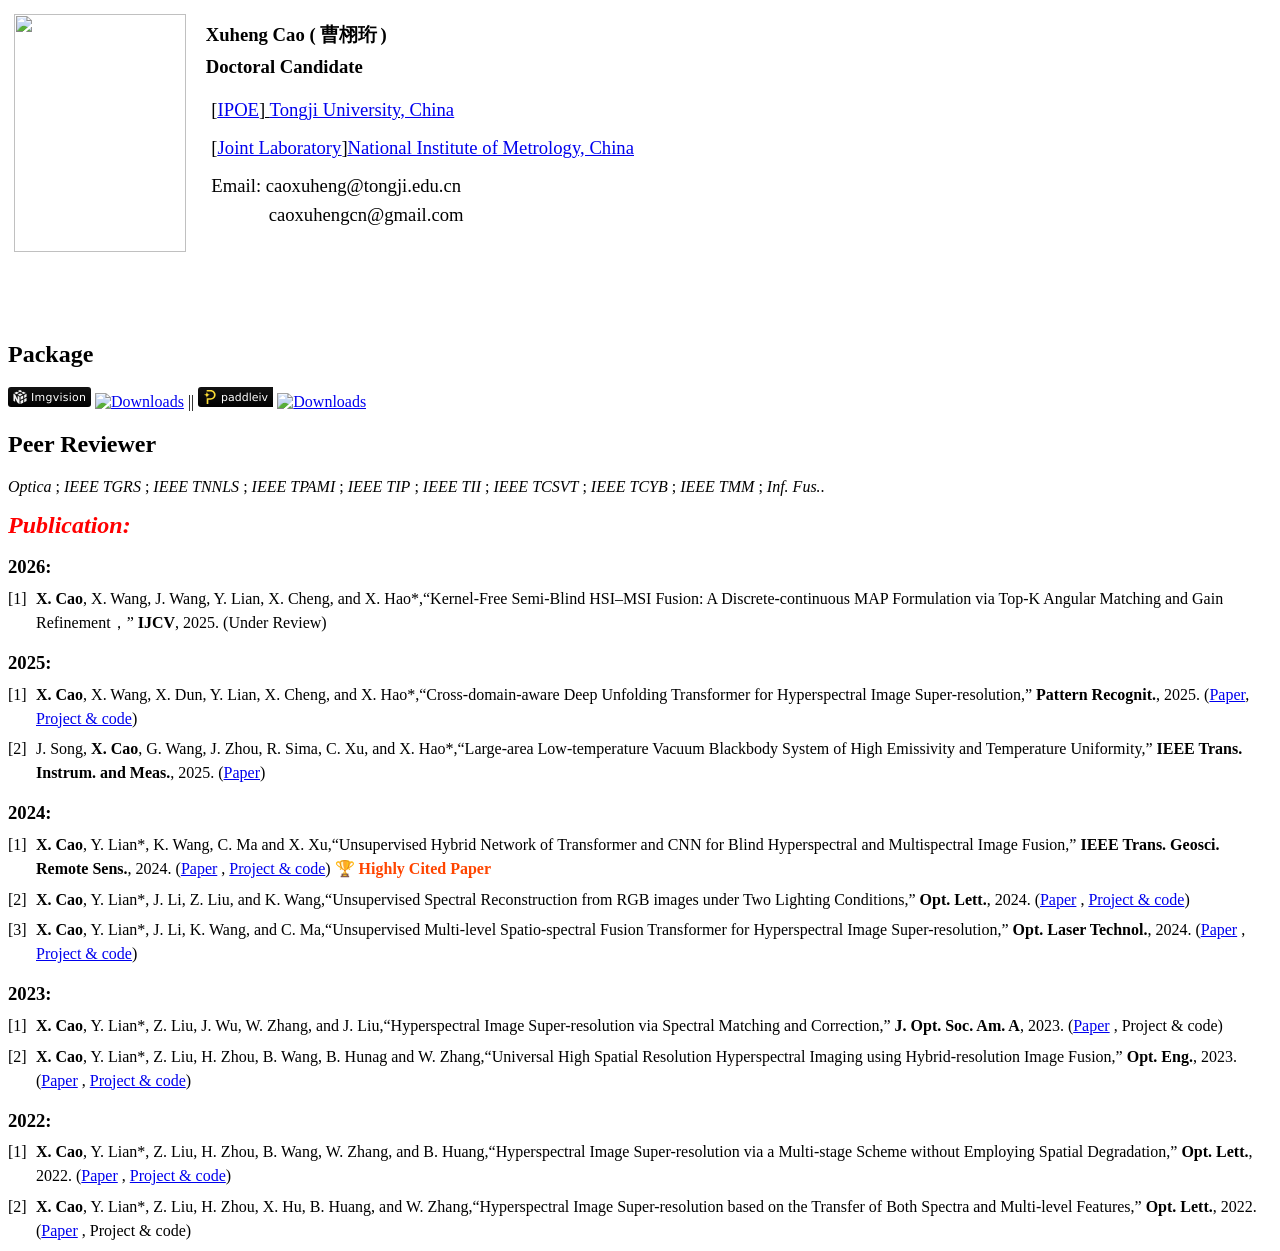
==== index.html @ 54d9dcc1 "Update index.html" ====
<!DOCTYPE html>
<html lang="en">
<head>
    <meta charset="UTF-8">
    <title>Xuheng Cao</title>
    <link type="text/css" rel="stylesheet" href="css/style.css"/>
    <script type="text/javascript" src="js/script.js"></script>
</head>
<body>
   <table class="TableNormal" border="0" cellspacing="5" cellpadding="0" width="90%" style="width:90.46%;mso-cellspacing:1.5pt;mso-yfti-tbllook:1184;mso-padding-alt:0cm 5.4pt 0cm 5.4pt">
 <tbody><tr style="mso-yfti-irow:0;mso-yfti-firstrow:yes;mso-yfti-lastrow:yes;height:214.05pt">
  <td width="10%" valign="top" style="width:10.98%;padding:.75pt .75pt .75pt .75pt;height:214.05pt">
  <p style="margin:0cm"><span lang="EN-US" style="mso-no-proof:yes"><img width="172" height="238" src="https://github.com/Caoxuheng/imgs/blob/main/SelfPhoto.jpg?raw=true" v:shapes="_x56fe__x7247__x0020_1"></span><span lang="EN-US" style="font-family:&quot;Arial&quot;,sans-serif"><o:p></o:p></span></p>
  </td>
  <td width="88%" valign="top" style="width:88.66%;padding:.75pt .75pt .75pt .75pt;height:214.05pt">
  <p style="margin-top:6.0pt;margin-right:0cm;margin-bottom:0cm;margin-left:-18.0pt;mso-para-margin-top:6.0pt;mso-para-margin-right:0cm;mso-para-margin-bottom:0cm;mso-para-margin-left:-1.5gd;text-align:justify;text-justify:inter-ideograph;
  text-indent:27.55pt;mso-char-indent-count:1.96;tab-stops:277.55pt">
  <b>
      <span lang="EN-US" style="font-size:14.0pt;mso-bidi-font-size:12.0pt">Xuheng Cao (</span>
      </b>
      <b>
          <span style="font-size:14.0pt;mso-bidi-font-size:12.0pt;font-family:SimSun;mso-ascii-font-family:&quot;Times New Roman&quot;;mso-hansi-font-family:&quot;Times New Roman&quot;">曹栩珩</span>
          </b>
          <b>
              <span lang="EN-US" style="font-size:14.0pt;mso-bidi-font-size:12.0pt">
                  )
      <o:p>
  </o:p>
  </span>
  </b>
  </p>

  <p style="margin-top:6.0pt;margin-right:0cm;margin-bottom:0cm;margin-left:
  -18.0pt;mso-para-margin-top:6.0pt;mso-para-margin-right:0cm;mso-para-margin-bottom:
  0cm;mso-para-margin-left:-1.5gd;text-align:justify;text-justify:inter-ideograph;
  text-indent:27.55pt;mso-char-indent-count:1.96;tab-stops:277.55pt">
  <b>
      <span lang="EN-US" style="font-size:14.0pt;mso-bidi-font-size:12.0pt">
          Doctoral Candidate
      </span>
  </b>
  </p>
  
  <table class="TableNormal" border="0" cellspacing="5" cellpadding="0" width="500" style="width:500pt;mso-cellspacing:1.5pt;mso-yfti-tbllook:1184;mso-padding-alt:0cm 5.4pt 0cm 5.4pt">
   <tbody>
       <tr style="mso-yfti-irow:0;mso-yfti-firstrow:yes;mso-yfti-lastrow:yes;height:142.2pt">
    <td width="398" style="width:298.4pt;padding:0cm 0cm 0cm 0cm;height:142.2pt">
    <p class="MsoNormal" style="margin-left:-18.0pt;mso-para-margin-left:-1.5gd;text-indent:28.0pt;mso-char-indent-count:2.0;tab-stops:277.55pt"><u><span lang="EN-US" style="font-size:14.0pt;mso-bidi-font-size:12.0pt">[<a href="https://ipoe.tongji.edu.cn/en/index.htm">IPOE</a>]
   <a href="https://www.tongji.edu.cn">Tongji University, China
    </a>
    <o:p>
        </o:p>
        </span>
        </u>
    </p>

        <p class="MsoNormal" style="margin-left:-18.0pt;mso-para-margin-left:-1.5gd;text-indent:28.0pt;mso-char-indent-count:2.0;tab-stops:277.55pt"><u><span lang="EN-US" style="font-size:14.0pt;mso-bidi-font-size:12.0pt">[<a href="https://en.nim.ac.cn/node/217">Joint Laboratory</a>]<a href="https://en.nim.ac.cn/">National Institute of Metrology, China
    </a>
    <o:p>
        </o:p>
        </span>
        </u>
    </p>



    <p style="margin-top:5.0pt;margin-right:0cm;margin-bottom:0cm;margin-left:-18.0pt;mso-para-margin-top:5.0pt;mso-para-margin-right:0cm;mso-para-margin-bottom:0cm;mso-para-margin-left:-1.5gd;text-indent:28.0pt;mso-char-indent-count:2.0;tab-stops:277.55pt">
    <span lang="EN-US" style="font-size:14.0pt;mso-bidi-font-size:12.0pt">
        Email: caoxuheng@tongji.edu.cn
    <o:p>
        </o:p>
        </span>
    </p>
        <p style="margin-top:5.0pt;margin-right:auto;margin-bottom:0cm;margin-left:25.0pt;mso-para-margin-top:5.0pt;mso-para-margin-right:0cm;mso-para-margin-bottom:0cm;mso-para-margin-left:-1.5gd;text-indent:28.0pt;mso-char-indent-count:2.0;tab-stops:277.55pt">
    <span lang="EN-US" style="font-size:14.0pt;mso-bidi-font-size:12.0pt">
        caoxuhengcn@gmail.com
    <o:p>
        </o:p>
        </span>
    </p>
    <p class="MsoNormal" style="margin-left:-18.0pt;mso-para-margin-left:-1.5gd;tab-stops:277.55pt"><span lang="EN-US">&nbsp;
        </span>
        </p>

    <p class="MsoNormal" style="margin-left:-18.0pt;mso-para-margin-left:-1.5gd;
    tab-stops:277.55pt">
    <span lang="EN-US">
        <o:p>
            &nbsp;
    </o:p>
    </span>
    </p>
    </td>
   </tr>
  </tbody>
  </table>
  </td>
 </tr>
</tbody>
</table>
<p>


<h2>Package</h2>    
<svg xmlns="http://www.w3.org/2000/svg" xmlns:xlink="http://www.w3.org/1999/xlink" width="83" height="20" role="img" aria-label="Imgvision"><title>Imgvision</title><linearGradient id="s" x2="0" y2="100%"><stop offset="0" stop-color="#bbb" stop-opacity=".1"/><stop offset="1" stop-opacity=".1"/></linearGradient><clipPath id="r"><rect width="83" height="20" rx="3" fill="#fff"/></clipPath><g clip-path="url(#r)"><rect width="0" height="20" fill="#555"/><rect x="0" width="83" height="20" fill="black"/><rect width="83" height="20" fill="url(#s)"/></g><g fill="#fff" text-anchor="middle" font-family="Verdana,Geneva,DejaVu Sans,sans-serif" text-rendering="geometricPrecision" font-size="110"><image x="5" y="3" width="14" height="14" xlink:href="[data-uri]"/><text aria-hidden="true" x="505" y="150" fill="#010101" fill-opacity=".3" transform="scale(.1)" textLength="550">Imgvision</text><text x="505" y="140" transform="scale(.1)" fill="#fff" textLength="550">Imgvision</text></g></svg>

<td align="center"> <a href="https://pepy.tech/project/imgvision" rel="nofollow"><img src="https://camo.githubusercontent.com/36aa2e83d16c8b9a44191c727974a95271ddf21d7aa6a090d2505c2154f0a3da/68747470733a2f2f7374617469632e706570792e746563682f62616467652f696d67766973696f6e" alt="Downloads" data-canonical-src="https://static.pepy.tech/badge/imgvision" style="max-width: 100%;"></a>
</td>
||
<svg xmlns="http://www.w3.org/2000/svg" xmlns:xlink="http://www.w3.org/1999/xlink" width="75" height="20" role="img" aria-label="paddleiv"><title>paddleiv</title><linearGradient id="s" x2="0" y2="100%"><stop offset="0" stop-color="#bbb" stop-opacity=".1"/><stop offset="1" stop-opacity=".1"/></linearGradient><clipPath id="r"><rect width="75" height="20" rx="3" fill="#fff"/></clipPath><g clip-path="url(#r)"><rect width="0" height="20" fill="#555"/><rect x="0" width="75" height="20" fill="black"/><rect width="75" height="20" fill="url(#s)"/></g><g fill="#fff" text-anchor="middle" font-family="Verdana,Geneva,DejaVu Sans,sans-serif" text-rendering="geometricPrecision" font-size="110"><image x="5" y="3" width="14" height="14" xlink:href="[data-uri]"/><text aria-hidden="true" x="465" y="150" fill="#010101" fill-opacity=".3" transform="scale(.1)" textLength="470">paddleiv</text><text x="465" y="140" transform="scale(.1)" fill="#fff" textLength="470">paddleiv</text></g></svg>
<td align="center"> <a href="https://pepy.tech/project/paddleiv" rel="nofollow"><img src="https://camo.githubusercontent.com/9edda907a2db2be170f588d0edee6e27389b26356c4ef15c41d5bc69a74354e0/68747470733a2f2f7374617469632e706570792e746563682f62616467652f706164646c656976" alt="Downloads" data-canonical-src="https://static.pepy.tech/badge/paddleiv" style="max-width: 100%;"></a></td>


<h2>Peer Reviewer</h2>
<p style="width:100%;border:0px;border-spacing:0px;border-collapse:separate;margin-right:auto;margin-left:auto;">
          <tbody><tr style="padding:0px">
            <td style="padding:2.5%;vertical-align:left">
        
                <i>Optica</i> ;  
                <i>IEEE TGRS</i> ;  
                <i>IEEE TNNLS</i> ;  
                <i>IEEE TPAMI</i> ;
                <i>IEEE TIP</i> ;
                <i>IEEE TII</i> ;
                <i>IEEE TCSVT</i> ;
                <i>IEEE TCYB</i> ;
                <i>IEEE TMM</i> ; 
                <i>Inf. Fus.</i>.
            </td>
          </tr>
        </tbody></p>

<p style="margin-top:3.75pt;margin-right:0cm;margin-bottom:3.75pt;margin-left:0cm">
    <strong><i style="mso-bidi-font-style:normal"><span lang="EN-US" style="font-size:18.0pt;mso-bidi-font-size:12.0pt;color:red">Publication:</span></i></strong><span lang="EN-US" style="font-size:16.0pt;mso-bidi-font-size:12.0pt;color:red"><o:p></o:p>
    </span>
    </p>




<p class="MsoNormal" style="margin-bottom:5.0pt;line-height:18.0pt;mso-line-height-rule:
exactly"><b><span lang="EN-US" style="font-size:14.0pt">2026: <o:p></o:p></span></b></p>


<p class="MsoListParagraph" style="margin-top:0cm;margin-right:0cm;margin-bottom: 5.0pt;margin-left:21.0pt;text-indent:-21.0pt;mso-char-indent-count:0;line-height:18.0pt;mso-line-height-rule:exactly;mso-list:l0 level1 lfo2"><!--[if !supportLists]--><span lang="EN-US" style="mso-fareast-font-family:&quot;Times New Roman&quot;"><span style="mso-list:Ignore">[1]<span style="font:7.0pt &quot;Times New Roman&quot;">&nbsp;&nbsp;&nbsp;
</span></span></span><!--[endif]--><span lang="EN-US"><b>X. Cao</b>, X. Wang, J. Wang,  Y. Lian, X. Cheng, and X. Hao*,“Kernel-Free Semi-Blind HSI–MSI Fusion: A Discrete-continuous MAP Formulation via Top-K Angular Matching and Gain Refinement，” <b>IJCV</b>, 2025. (Under Review)</span>
</p>


<p class="MsoNormal" style="margin-bottom:5.0pt;line-height:18.0pt;mso-line-height-rule:
exactly"><b><span lang="EN-US" style="font-size:14.0pt">2025: <o:p></o:p></span></b></p>


<p class="MsoListParagraph" style="margin-top:0cm;margin-right:0cm;margin-bottom: 5.0pt;margin-left:21.0pt;text-indent:-21.0pt;mso-char-indent-count:0;line-height:18.0pt;mso-line-height-rule:exactly;mso-list:l0 level1 lfo2"><!--[if !supportLists]--><span lang="EN-US" style="mso-fareast-font-family:&quot;Times New Roman&quot;"><span style="mso-list:Ignore">[1]<span style="font:7.0pt &quot;Times New Roman&quot;">&nbsp;&nbsp;&nbsp;
</span></span></span><!--[endif]--><span lang="EN-US"><b>X. Cao</b>, X. Wang, X. Dun,  Y. Lian, X. Cheng, and X. Hao*,“Cross-domain-aware Deep Unfolding Transformer for Hyperspectral Image Super-resolution,” <b>Pattern Recognit.</b>, 2025. (<a href="https://doi.org/10.1016/j.patcog.2025.112374">Paper</a>, <a href="https://github.com/Caoxuheng/CDaFormer">Project &amp; code</a>)</span>
</p>

<p class="MsoListParagraph" style="margin-top:0cm;margin-right:0cm;margin-bottom: 5.0pt;margin-left:21.0pt;text-indent:-21.0pt;mso-char-indent-count:0;line-height:18.0pt;mso-line-height-rule:exactly;mso-list:l0 level1 lfo2"><!--[if !supportLists]--><span lang="EN-US" style="mso-fareast-font-family:&quot;Times New Roman&quot;"><span style="mso-list:Ignore">[2]<span style="font:7.0pt &quot;Times New Roman&quot;">&nbsp;&nbsp;&nbsp;
</span></span></span><!--[endif]--><span lang="EN-US"> J. Song, <b>X. Cao</b>,  G. Wang, J. Zhou, R. Sima, C. Xu, and X. Hao*,“Large-area Low-temperature Vacuum Blackbody System of High Emissivity and Temperature Uniformity,” <b> IEEE Trans. Instrum. and Meas.</b>, 2025. (<a href="https://ieeexplore.ieee.org/abstract/document/10902586">Paper</a>)</span>
</p>



<p class="MsoNormal" style="margin-bottom:5.0pt;line-height:18.0pt;mso-line-height-rule:
exactly"><b><span lang="EN-US" style="font-size:14.0pt">2024: <o:p></o:p></span></b></p>

<p class="MsoListParagraph" style="margin-top:0cm;margin-right:0cm;margin-bottom: 5.0pt;margin-left:21.0pt;text-indent:-21.0pt;mso-char-indent-count:0;line-height:18.0pt;mso-line-height-rule:exactly;mso-list:l0 level1 lfo2"><!--[if !supportLists]--><span lang="EN-US" style="mso-fareast-font-family:&quot;Times New Roman&quot;"><span style="mso-list:Ignore">[1]<span style="font:7.0pt &quot;Times New Roman&quot;">&nbsp;&nbsp;&nbsp;
</span></span></span><!--[endif]--><span lang="EN-US"><b>X. Cao</b>, Y. Lian*, K. Wang, C. Ma and X. Xu,“Unsupervised Hybrid Network of Transformer and CNN for Blind Hyperspectral and Multispectral Image Fusion,” <b>IEEE Trans. Geosci. Remote Sens.</b>, 2024. (<a href="https://ieeexplore.ieee.org/document/10415455">Paper</a> , <a href="https://github.com/Caoxuheng/FeafusFormer">Project &amp; code</a>) 🏆 <b style="color:orangered">Highly Cited Paper</b> </span>
</p>

<p class="MsoListParagraph" style="margin-top:0cm;margin-right:0cm;margin-bottom: 5.0pt;margin-left:21.0pt;text-indent:-21.0pt;mso-char-indent-count:0;line-height:18.0pt;mso-line-height-rule:exactly;mso-list:l0 level1 lfo2"><!--[if !supportLists]--><span lang="EN-US" style="mso-fareast-font-family:&quot;Times New Roman&quot;"><span style="mso-list:Ignore">[2]<span style="font:7.0pt &quot;Times New Roman&quot;">&nbsp;&nbsp;&nbsp;
</span></span></span><!--[endif]--><span lang="EN-US"><b>X. Cao</b>, Y. Lian*, J. Li, Z. Liu, and K. Wang,“Unsupervised Spectral Reconstruction from RGB images under Two Lighting Conditions,” <b>Opt. Lett.</b>, 2024. (<a href="https://doi.org/10.1364/OL.517007">Paper</a> , <a href="https://github.com/Caoxuheng/DSR-Net">Project &amp; code</a>)</span>
</p>


<p class="MsoListParagraph" style="margin-top:0cm;margin-right:0cm;margin-bottom: 5.0pt;margin-left:21.0pt;text-indent:-21.0pt;mso-char-indent-count:0;line-height:18.0pt;mso-line-height-rule:exactly;mso-list:l0 level1 lfo2"><!--[if !supportLists]--><span lang="EN-US" style="mso-fareast-font-family:&quot;Times New Roman&quot;"><span style="mso-list:Ignore">[3]<span style="font:7.0pt &quot;Times New Roman&quot;">&nbsp;&nbsp;&nbsp;
</span></span></span><!--[endif]--><span lang="EN-US"><b>X. Cao</b>, Y. Lian*, J. Li, K. Wang, and C. Ma,“Unsupervised Multi-level Spatio-spectral Fusion Transformer for Hyperspectral Image Super-resolution,” <b>Opt. Laser Technol.</b>, 2024. (<a href="https://doi.org/10.1016/j.optlastec.2024.111032">Paper</a> , <a href="https://github.com/Caoxuheng/UMSFT">Project &amp; code</a>)</span>
</p>


<p class="MsoNormal" style="margin-bottom:5.0pt;line-height:18.0pt;mso-line-height-rule:
exactly"><b><span lang="EN-US" style="font-size:14.0pt">2023: <o:p></o:p></span></b></p>
<p class="MsoListParagraph" style="margin-top:0cm;margin-right:0cm;margin-bottom: 5.0pt;margin-left:21.0pt;text-indent:-21.0pt;mso-char-indent-count:0;line-height:18.0pt;mso-line-height-rule:exactly;mso-list:l0 level1 lfo2"><!--[if !supportLists]--><span lang="EN-US" style="mso-fareast-font-family:&quot;Times New Roman&quot;"><span style="mso-list:Ignore">[1]<span style="font:7.0pt &quot;Times New Roman&quot;">&nbsp;&nbsp;&nbsp;
</span></span></span><!--[endif]--><span lang="EN-US"><b>X. Cao</b>, Y. Lian*, Z. Liu,  J. Wu, W. Zhang, and J. Liu,“Hyperspectral Image Super-resolution via Spectral Matching and Correction,” <b>J. Opt. Soc. Am. A</b>, 2023. (<a href="https://doi.org/10.1364/JOSAA.491595">Paper</a> , Project &amp; code)</span>
</p>

<p class="MsoListParagraph" style="margin-top:0cm;margin-right:0cm;margin-bottom: 5.0pt;margin-left:21.0pt;text-indent:-21.0pt;mso-char-indent-count:0;line-height:18.0pt;mso-line-height-rule:exactly;mso-list:l0 level1 lfo2"><!--[if !supportLists]--><span lang="EN-US" style="mso-fareast-font-family:&quot;Times New Roman&quot;"><span style="mso-list:Ignore">[2]<span style="font:7.0pt &quot;Times New Roman&quot;">&nbsp;&nbsp;&nbsp;
</span></span></span><!--[endif]--><span lang="EN-US"><b>X. Cao</b>, Y. Lian*, Z. Liu,  H. Zhou, B. Wang, B. Hunag and W. Zhang,“Universal High Spatial Resolution Hyperspectral Imaging using Hybrid-resolution Image Fusion,” <b>Opt. Eng.</b>, 2023. (<a href="https://doi.org/10.1117/1.OE.62.3.033107">Paper</a> , <a href="https://github.com/Caoxuheng/UHIF">Project &amp; code</a>)</span>
</p>

<p class="MsoNormal" style="margin-bottom:5.0pt;line-height:18.0pt;mso-line-height-rule:
exactly"><b><span lang="EN-US" style="font-size:14.0pt">2022: <o:p></o:p></span></b></p>
<p class="MsoListParagraph" style="margin-top:0cm;margin-right:0cm;margin-bottom: 5.0pt;margin-left:21.0pt;text-indent:-21.0pt;mso-char-indent-count:0;line-height:18.0pt;mso-line-height-rule:exactly;mso-list:l0 level1 lfo2"><!--[if !supportLists]--><span lang="EN-US" style="mso-fareast-font-family:&quot;Times New Roman&quot;"><span style="mso-list:Ignore">[1]<span style="font:7.0pt &quot;Times New Roman&quot;">&nbsp;&nbsp;&nbsp;
</span></span></span><!--[endif]--><span lang="EN-US"><b>X. Cao</b>, Y. Lian*, Z. Liu, H. Zhou, B. Wang, W. Zhang, and B. Huang,“Hyperspectral Image Super-resolution via a Multi-stage Scheme without Employing Spatial Degradation,” <b>Opt. Lett.</b>, 2022. (<a href="https://doi.org/10.1364/OL.473020">Paper</a> , <a href="https://github.com/Caoxuheng/HyMS">Project &amp; code</a>)</span>
</p>

<p class="MsoListParagraph" style="margin-top:0cm;margin-right:0cm;margin-bottom: 5.0pt;margin-left:21.0pt;text-indent:-21.0pt;mso-char-indent-count:0;line-height:18.0pt;mso-line-height-rule:exactly;mso-list:l0 level1 lfo2"><!--[if !supportLists]--><span lang="EN-US" style="mso-fareast-font-family:&quot;Times New Roman&quot;"><span style="mso-list:Ignore">[2]<span style="font:7.0pt &quot;Times New Roman&quot;">&nbsp;&nbsp;&nbsp;
</span></span></span><!--[endif]--><span lang="EN-US"><b>X. Cao</b>, Y. Lian*, Z. Liu, H. Zhou, X. Hu, B. Huang, and W. Zhang,“Hyperspectral Image Super-resolution based on the Transfer of Both Spectra and Multi-level Features,” <b>Opt. Lett.</b>, 2022. (<a href="https://doi.org/10.1364/OL.463160">Paper</a> , Project &amp; code)</span>
</p>


</body>
</html>
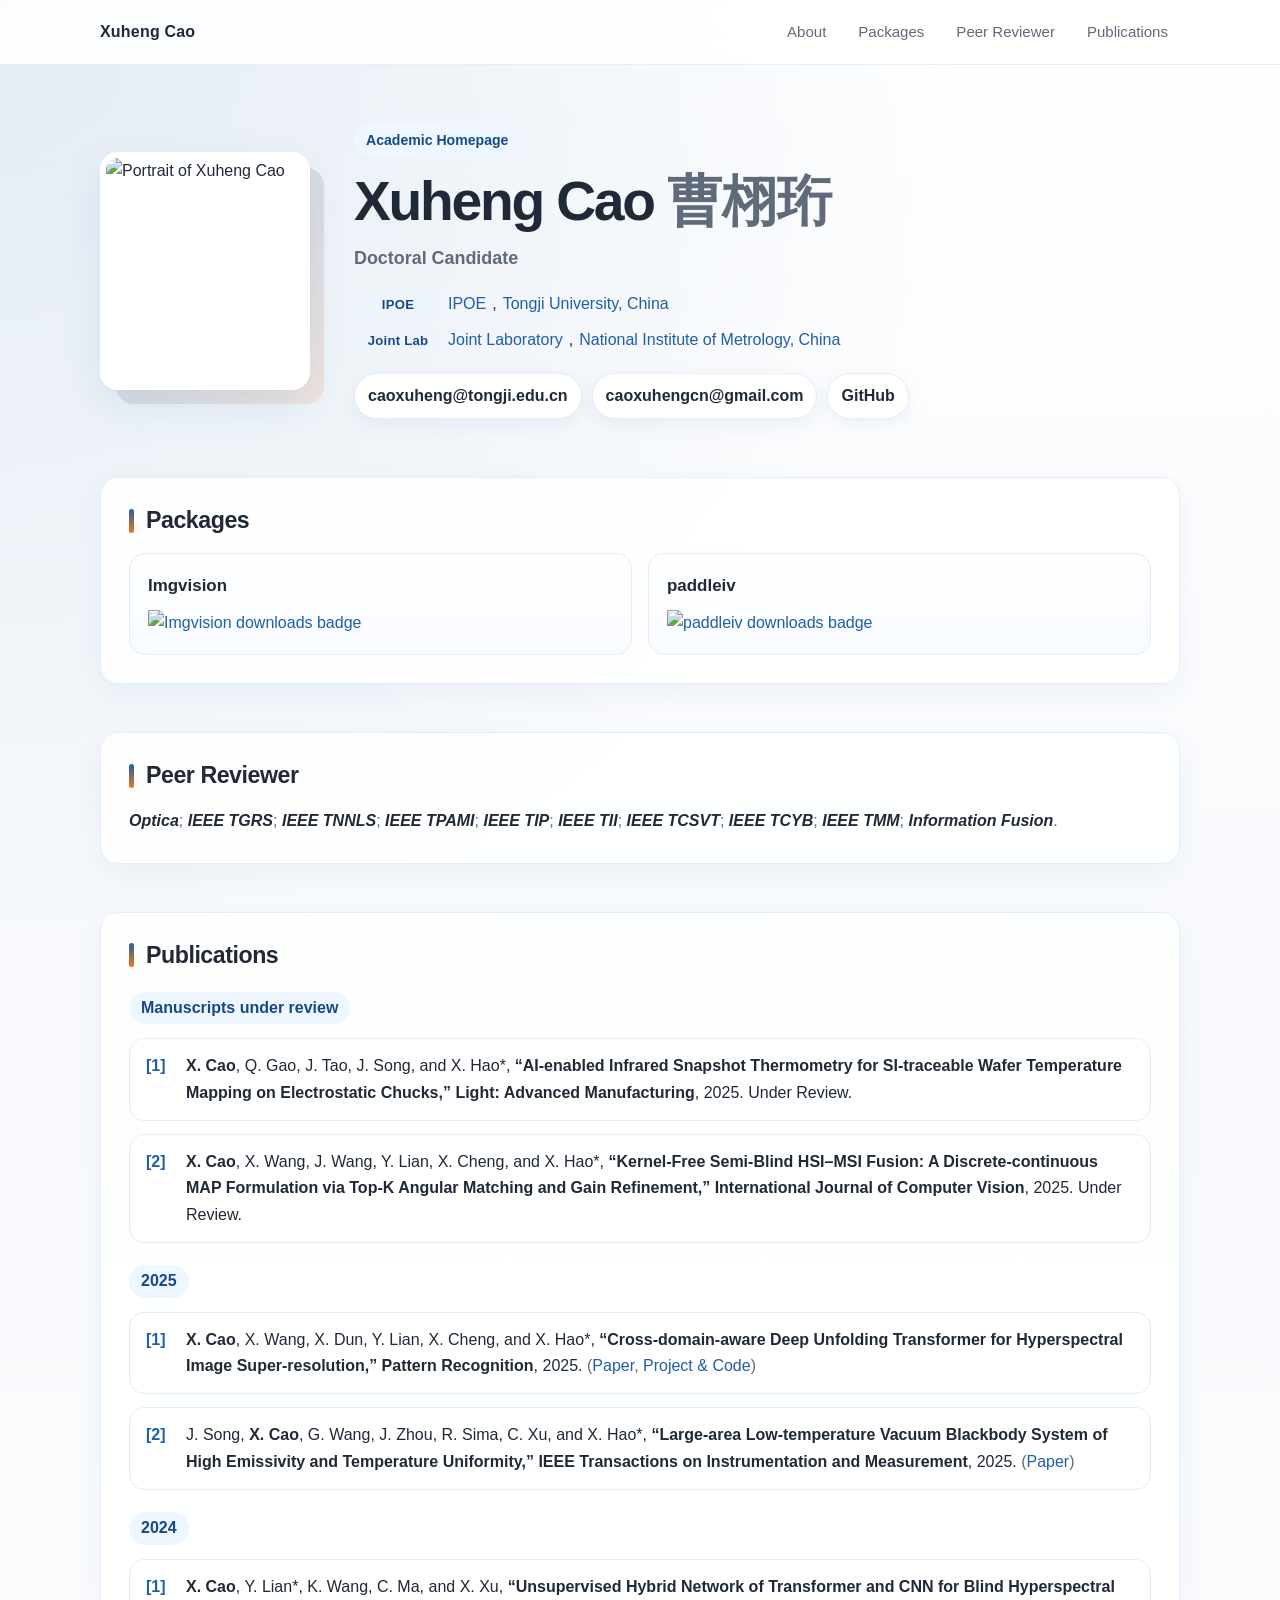
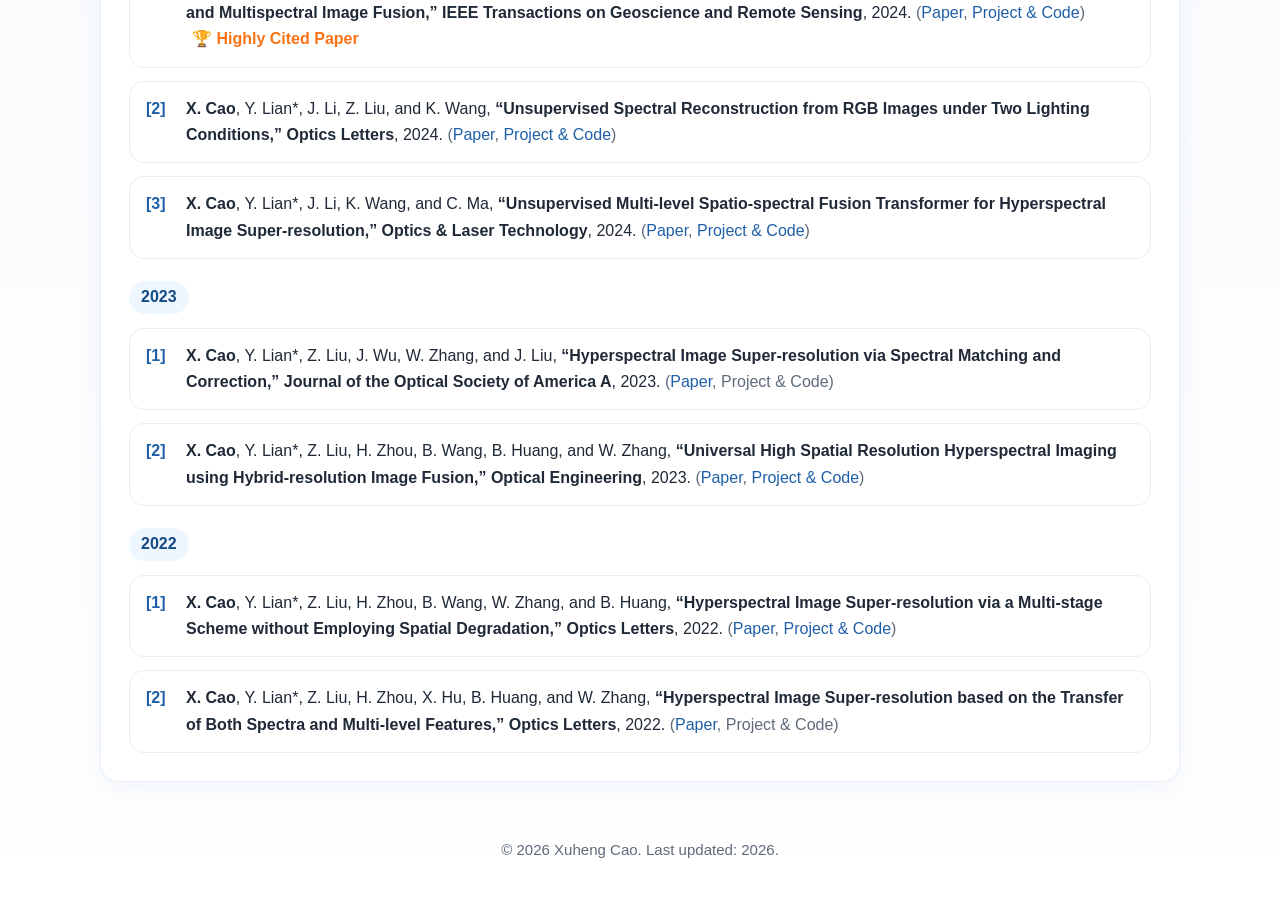
==== commit 7746aec4: "Update index.html" ====
--- a/index.html
+++ b/index.html
@@ -1,203 +1,623 @@
 <!DOCTYPE html>
 <html lang="en">
 <head>
-    <meta charset="UTF-8">
-    <title>Xuheng Cao</title>
-    <link type="text/css" rel="stylesheet" href="css/style.css"/>
-    <script type="text/javascript" src="js/script.js"></script>
+  <meta charset="UTF-8" />
+  <meta name="viewport" content="width=device-width, initial-scale=1.0" />
+  <meta name="description" content="Academic homepage of Xuheng Cao." />
+  <title>Xuheng Cao | Academic Homepage</title>
+
+  <style>
+    :root {
+      --bg: #f7f9fc;
+      --card: #ffffff;
+      --text: #1f2937;
+      --muted: #5f6b7a;
+      --primary: #1f5fa8;
+      --primary-dark: #154a84;
+      --line: #e5edf6;
+      --soft-blue: #eef6ff;
+      --accent: #f97316;
+      --shadow: 0 16px 40px rgba(31, 95, 168, 0.10);
+      --radius: 18px;
+      --max-width: 1080px;
+    }
+
+    * {
+      box-sizing: border-box;
+    }
+
+    html {
+      scroll-behavior: smooth;
+    }
+
+    body {
+      margin: 0;
+      font-family: -apple-system, BlinkMacSystemFont, "Segoe UI", Roboto, "Helvetica Neue",
+        Arial, "Noto Sans", "Liberation Sans", sans-serif;
+      color: var(--text);
+      background:
+        radial-gradient(circle at top left, rgba(31, 95, 168, 0.12), transparent 35%),
+        linear-gradient(180deg, #ffffff 0%, var(--bg) 42%, #ffffff 100%);
+      line-height: 1.65;
+    }
+
+    a {
+      color: var(--primary);
+      text-decoration: none;
+      transition: color 0.2s ease, background 0.2s ease, transform 0.2s ease;
+    }
+
+    a:hover {
+      color: var(--primary-dark);
+      text-decoration: underline;
+    }
+
+    .page {
+      width: min(var(--max-width), calc(100% - 36px));
+      margin: 0 auto;
+    }
+
+    .topbar {
+      position: sticky;
+      top: 0;
+      z-index: 20;
+      backdrop-filter: blur(14px);
+      background: rgba(255, 255, 255, 0.86);
+      border-bottom: 1px solid rgba(229, 237, 246, 0.9);
+    }
+
+    .nav {
+      display: flex;
+      align-items: center;
+      justify-content: space-between;
+      gap: 20px;
+      min-height: 64px;
+    }
+
+    .brand {
+      font-weight: 800;
+      letter-spacing: 0.2px;
+      color: var(--text);
+    }
+
+    .nav-links {
+      display: flex;
+      flex-wrap: wrap;
+      align-items: center;
+      gap: 8px;
+      margin: 0;
+      padding: 0;
+      list-style: none;
+    }
+
+    .nav-links a {
+      display: inline-flex;
+      align-items: center;
+      padding: 8px 12px;
+      border-radius: 999px;
+      color: var(--muted);
+      font-size: 0.94rem;
+    }
+
+    .nav-links a:hover {
+      color: var(--primary);
+      background: var(--soft-blue);
+      text-decoration: none;
+    }
+
+    .hero {
+      display: grid;
+      grid-template-columns: 220px 1fr;
+      gap: 34px;
+      align-items: center;
+      padding: 58px 0 34px;
+    }
+
+    .portrait-wrap {
+      position: relative;
+      width: 210px;
+      max-width: 100%;
+    }
+
+    .portrait-wrap::before {
+      content: "";
+      position: absolute;
+      inset: 16px -14px -14px 16px;
+      border-radius: var(--radius);
+      background: linear-gradient(135deg, rgba(31, 95, 168, 0.20), rgba(249, 115, 22, 0.12));
+      z-index: 0;
+    }
+
+    .portrait {
+      position: relative;
+      z-index: 1;
+      display: block;
+      width: 100%;
+      aspect-ratio: 172 / 238;
+      object-fit: cover;
+      border-radius: var(--radius);
+      border: 6px solid #ffffff;
+      box-shadow: var(--shadow);
+      background: #fff;
+    }
+
+    .eyebrow {
+      display: inline-flex;
+      align-items: center;
+      gap: 8px;
+      padding: 6px 12px;
+      margin-bottom: 14px;
+      border-radius: 999px;
+      background: var(--soft-blue);
+      color: var(--primary-dark);
+      font-weight: 700;
+      font-size: 0.88rem;
+    }
+
+    .hero h1 {
+      margin: 0;
+      font-size: clamp(2.15rem, 5vw, 3.45rem);
+      line-height: 1.08;
+      letter-spacing: -0.04em;
+    }
+
+    .cn-name {
+      font-weight: 700;
+      color: var(--muted);
+      letter-spacing: 0;
+    }
+
+    .role {
+      margin: 12px 0 18px;
+      color: var(--muted);
+      font-size: 1.12rem;
+      font-weight: 600;
+    }
+
+    .affiliations {
+      display: grid;
+      gap: 8px;
+      margin: 0 0 18px;
+      padding: 0;
+      list-style: none;
+    }
+
+    .affiliations li {
+      display: flex;
+      flex-wrap: wrap;
+      gap: 6px;
+      align-items: baseline;
+    }
+
+    .tag {
+      display: inline-flex;
+      align-items: center;
+      justify-content: center;
+      min-width: 88px;
+      padding: 3px 9px;
+      border-radius: 999px;
+      background: #edf4fb;
+      color: var(--primary-dark);
+      font-size: 0.82rem;
+      font-weight: 800;
+      letter-spacing: 0.02em;
+    }
+
+    .contact-row {
+      display: flex;
+      flex-wrap: wrap;
+      gap: 10px;
+      margin-top: 18px;
+    }
+
+    .button {
+      display: inline-flex;
+      align-items: center;
+      gap: 8px;
+      padding: 9px 13px;
+      border-radius: 999px;
+      background: #ffffff;
+      border: 1px solid var(--line);
+      color: var(--text);
+      font-weight: 650;
+      box-shadow: 0 6px 18px rgba(31, 95, 168, 0.07);
+    }
+
+    .button:hover {
+      color: var(--primary-dark);
+      border-color: rgba(31, 95, 168, 0.25);
+      transform: translateY(-1px);
+      text-decoration: none;
+    }
+
+    .section {
+      padding: 24px 0;
+    }
+
+    .section-card {
+      padding: 28px;
+      border: 1px solid var(--line);
+      border-radius: var(--radius);
+      background: rgba(255, 255, 255, 0.92);
+      box-shadow: 0 10px 28px rgba(31, 95, 168, 0.06);
+    }
+
+    .section-title {
+      display: flex;
+      align-items: center;
+      gap: 12px;
+      margin: 0 0 18px;
+      font-size: 1.45rem;
+      line-height: 1.25;
+      letter-spacing: -0.02em;
+    }
+
+    .section-title::before {
+      content: "";
+      width: 5px;
+      height: 24px;
+      border-radius: 99px;
+      background: linear-gradient(180deg, var(--primary), var(--accent));
+    }
+
+    .grid-2 {
+      display: grid;
+      grid-template-columns: repeat(2, minmax(0, 1fr));
+      gap: 16px;
+    }
+
+    .package-card {
+      display: flex;
+      flex-direction: column;
+      gap: 10px;
+      padding: 18px;
+      border: 1px solid var(--line);
+      border-radius: 16px;
+      background: linear-gradient(180deg, #ffffff, #f8fbff);
+    }
+
+    .package-card h3 {
+      margin: 0;
+      font-size: 1.06rem;
+    }
+
+    .badge-row {
+      display: flex;
+      flex-wrap: wrap;
+      gap: 8px;
+      align-items: center;
+    }
+
+    .reviewer-list {
+      margin: 0;
+      color: var(--muted);
+      font-size: 1rem;
+    }
+
+    .reviewer-list i {
+      color: var(--text);
+      font-style: italic;
+      font-weight: 650;
+    }
+
+    .year-block {
+      margin-top: 22px;
+    }
+
+    .year {
+      display: inline-flex;
+      align-items: center;
+      padding: 3px 12px;
+      border-radius: 999px;
+      background: var(--soft-blue);
+      color: var(--primary-dark);
+      font-weight: 800;
+      font-size: 1rem;
+    }
+
+    .pub-list {
+      display: grid;
+      gap: 13px;
+      margin: 14px 0 0;
+      padding: 0;
+      list-style: none;
+      counter-reset: pub;
+    }
+
+    .pub {
+      counter-increment: pub;
+      position: relative;
+      padding: 14px 16px 14px 56px;
+      border: 1px solid var(--line);
+      border-radius: 15px;
+      background: #ffffff;
+    }
+
+    .pub::before {
+      content: "[" counter(pub) "]";
+      position: absolute;
+      left: 16px;
+      top: 14px;
+      color: var(--primary);
+      font-weight: 800;
+    }
+
+    .pub-title {
+      font-weight: 650;
+    }
+
+    .venue {
+      font-weight: 800;
+    }
+
+    .links {
+      white-space: nowrap;
+      color: var(--muted);
+    }
+
+    .highlight {
+      display: inline-flex;
+      align-items: center;
+      gap: 4px;
+      margin-left: 6px;
+      color: var(--accent);
+      font-weight: 800;
+    }
+
+    footer {
+      padding: 32px 0 42px;
+      color: var(--muted);
+      text-align: center;
+      font-size: 0.94rem;
+    }
+
+    @media (max-width: 760px) {
+      .nav {
+        align-items: flex-start;
+        flex-direction: column;
+        padding: 14px 0;
+      }
+
+      .hero {
+        grid-template-columns: 1fr;
+        padding-top: 38px;
+      }
+
+      .portrait-wrap {
+        width: 178px;
+      }
+
+      .grid-2 {
+        grid-template-columns: 1fr;
+      }
+
+      .section-card {
+        padding: 22px;
+      }
+
+      .pub {
+        padding-left: 48px;
+      }
+    }
+
+    @media print {
+      .topbar {
+        position: static;
+      }
+
+      body {
+        background: #ffffff;
+      }
+
+      .section-card,
+      .pub,
+      .package-card {
+        box-shadow: none;
+      }
+
+      a {
+        color: #000000;
+      }
+    }
+  </style>
 </head>
+
 <body>
-   <table class="TableNormal" border="0" cellspacing="5" cellpadding="0" width="90%" style="width:90.46%;mso-cellspacing:1.5pt;mso-yfti-tbllook:1184;mso-padding-alt:0cm 5.4pt 0cm 5.4pt">
- <tbody><tr style="mso-yfti-irow:0;mso-yfti-firstrow:yes;mso-yfti-lastrow:yes;height:214.05pt">
-  <td width="10%" valign="top" style="width:10.98%;padding:.75pt .75pt .75pt .75pt;height:214.05pt">
-  <p style="margin:0cm"><span lang="EN-US" style="mso-no-proof:yes"><img width="172" height="238" src="https://github.com/Caoxuheng/imgs/blob/main/SelfPhoto.jpg?raw=true" v:shapes="_x56fe__x7247__x0020_1"></span><span lang="EN-US" style="font-family:&quot;Arial&quot;,sans-serif"><o:p></o:p></span></p>
-  </td>
-  <td width="88%" valign="top" style="width:88.66%;padding:.75pt .75pt .75pt .75pt;height:214.05pt">
-  <p style="margin-top:6.0pt;margin-right:0cm;margin-bottom:0cm;margin-left:-18.0pt;mso-para-margin-top:6.0pt;mso-para-margin-right:0cm;mso-para-margin-bottom:0cm;mso-para-margin-left:-1.5gd;text-align:justify;text-justify:inter-ideograph;
-  text-indent:27.55pt;mso-char-indent-count:1.96;tab-stops:277.55pt">
-  <b>
-      <span lang="EN-US" style="font-size:14.0pt;mso-bidi-font-size:12.0pt">Xuheng Cao (</span>
-      </b>
-      <b>
-          <span style="font-size:14.0pt;mso-bidi-font-size:12.0pt;font-family:SimSun;mso-ascii-font-family:&quot;Times New Roman&quot;;mso-hansi-font-family:&quot;Times New Roman&quot;">曹栩珩</span>
-          </b>
-          <b>
-              <span lang="EN-US" style="font-size:14.0pt;mso-bidi-font-size:12.0pt">
-                  )
-      <o:p>
-  </o:p>
-  </span>
-  </b>
-  </p>
-
-  <p style="margin-top:6.0pt;margin-right:0cm;margin-bottom:0cm;margin-left:
-  -18.0pt;mso-para-margin-top:6.0pt;mso-para-margin-right:0cm;mso-para-margin-bottom:
-  0cm;mso-para-margin-left:-1.5gd;text-align:justify;text-justify:inter-ideograph;
-  text-indent:27.55pt;mso-char-indent-count:1.96;tab-stops:277.55pt">
-  <b>
-      <span lang="EN-US" style="font-size:14.0pt;mso-bidi-font-size:12.0pt">
-          Doctoral Candidate
-      </span>
-  </b>
-  </p>
-  
-  <table class="TableNormal" border="0" cellspacing="5" cellpadding="0" width="500" style="width:500pt;mso-cellspacing:1.5pt;mso-yfti-tbllook:1184;mso-padding-alt:0cm 5.4pt 0cm 5.4pt">
-   <tbody>
-       <tr style="mso-yfti-irow:0;mso-yfti-firstrow:yes;mso-yfti-lastrow:yes;height:142.2pt">
-    <td width="398" style="width:298.4pt;padding:0cm 0cm 0cm 0cm;height:142.2pt">
-    <p class="MsoNormal" style="margin-left:-18.0pt;mso-para-margin-left:-1.5gd;text-indent:28.0pt;mso-char-indent-count:2.0;tab-stops:277.55pt"><u><span lang="EN-US" style="font-size:14.0pt;mso-bidi-font-size:12.0pt">[<a href="https://ipoe.tongji.edu.cn/en/index.htm">IPOE</a>]
-   <a href="https://www.tongji.edu.cn">Tongji University, China
-    </a>
-    <o:p>
-        </o:p>
-        </span>
-        </u>
-    </p>
-
-        <p class="MsoNormal" style="margin-left:-18.0pt;mso-para-margin-left:-1.5gd;text-indent:28.0pt;mso-char-indent-count:2.0;tab-stops:277.55pt"><u><span lang="EN-US" style="font-size:14.0pt;mso-bidi-font-size:12.0pt">[<a href="https://en.nim.ac.cn/node/217">Joint Laboratory</a>]<a href="https://en.nim.ac.cn/">National Institute of Metrology, China
-    </a>
-    <o:p>
-        </o:p>
-        </span>
-        </u>
-    </p>
-
-
-
-    <p style="margin-top:5.0pt;margin-right:0cm;margin-bottom:0cm;margin-left:-18.0pt;mso-para-margin-top:5.0pt;mso-para-margin-right:0cm;mso-para-margin-bottom:0cm;mso-para-margin-left:-1.5gd;text-indent:28.0pt;mso-char-indent-count:2.0;tab-stops:277.55pt">
-    <span lang="EN-US" style="font-size:14.0pt;mso-bidi-font-size:12.0pt">
-        Email: caoxuheng@tongji.edu.cn
-    <o:p>
-        </o:p>
-        </span>
-    </p>
-        <p style="margin-top:5.0pt;margin-right:auto;margin-bottom:0cm;margin-left:25.0pt;mso-para-margin-top:5.0pt;mso-para-margin-right:0cm;mso-para-margin-bottom:0cm;mso-para-margin-left:-1.5gd;text-indent:28.0pt;mso-char-indent-count:2.0;tab-stops:277.55pt">
-    <span lang="EN-US" style="font-size:14.0pt;mso-bidi-font-size:12.0pt">
-        caoxuhengcn@gmail.com
-    <o:p>
-        </o:p>
-        </span>
-    </p>
-    <p class="MsoNormal" style="margin-left:-18.0pt;mso-para-margin-left:-1.5gd;tab-stops:277.55pt"><span lang="EN-US">&nbsp;
-        </span>
+  <header class="topbar">
+    <nav class="page nav" aria-label="Main navigation">
+      <a class="brand" href="#">Xuheng Cao</a>
+      <ul class="nav-links">
+        <li><a href="#about">About</a></li>
+        <li><a href="#packages">Packages</a></li>
+        <li><a href="#reviewer">Peer Reviewer</a></li>
+        <li><a href="#publications">Publications</a></li>
+      </ul>
+    </nav>
+  </header>
+
+  <main class="page">
+    <section id="about" class="hero">
+      <div class="portrait-wrap">
+        <img
+          class="portrait"
+          src="https://github.com/Caoxuheng/imgs/blob/main/SelfPhoto.jpg?raw=true"
+          alt="Portrait of Xuheng Cao"
+          width="172"
+          height="238"
+        />
+      </div>
+
+      <div>
+        <span class="eyebrow">Academic Homepage</span>
+        <h1>Xuheng Cao <span class="cn-name">曹栩珩</span></h1>
+        <p class="role">Doctoral Candidate</p>
+
+        <ul class="affiliations">
+          <li>
+            <span class="tag">IPOE</span>
+            <a href="https://ipoe.tongji.edu.cn/en/index.htm">IPOE</a>,
+            <a href="https://www.tongji.edu.cn">Tongji University, China</a>
+          </li>
+          <li>
+            <span class="tag">Joint Lab</span>
+            <a href="https://en.nim.ac.cn/node/217">Joint Laboratory</a>,
+            <a href="https://en.nim.ac.cn/">National Institute of Metrology, China</a>
+          </li>
+        </ul>
+
+        <div class="contact-row" aria-label="Contact information">
+          <a class="button" href="mailto:caoxuheng@tongji.edu.cn">caoxuheng@tongji.edu.cn</a>
+          <a class="button" href="mailto:caoxuhengcn@gmail.com">caoxuhengcn@gmail.com</a>
+          <a class="button" href="https://github.com/Caoxuheng">GitHub</a>
+        </div>
+      </div>
+    </section>
+
+    <section id="packages" class="section">
+      <div class="section-card">
+        <h2 class="section-title">Packages</h2>
+
+        <div class="grid-2">
+          <article class="package-card">
+            <h3>Imgvision</h3>
+            <div class="badge-row">
+              <a href="https://pepy.tech/project/imgvision" rel="nofollow">
+                <img src="https://static.pepy.tech/badge/imgvision" alt="Imgvision downloads badge" />
+              </a>
+            </div>
+          </article>
+
+          <article class="package-card">
+            <h3>paddleiv</h3>
+            <div class="badge-row">
+              <a href="https://pepy.tech/project/paddleiv" rel="nofollow">
+                <img src="https://static.pepy.tech/badge/paddleiv" alt="paddleiv downloads badge" />
+              </a>
+            </div>
+          </article>
+        </div>
+      </div>
+    </section>
+
+    <section id="reviewer" class="section">
+      <div class="section-card">
+        <h2 class="section-title">Peer Reviewer</h2>
+        <p class="reviewer-list">
+          <i>Optica</i>; <i>IEEE TGRS</i>; <i>IEEE TNNLS</i>; <i>IEEE TPAMI</i>;
+          <i>IEEE TIP</i>; <i>IEEE TII</i>; <i>IEEE TCSVT</i>; <i>IEEE TCYB</i>;
+          <i>IEEE TMM</i>; <i>Information Fusion</i>.
         </p>
-
-    <p class="MsoNormal" style="margin-left:-18.0pt;mso-para-margin-left:-1.5gd;
-    tab-stops:277.55pt">
-    <span lang="EN-US">
-        <o:p>
-            &nbsp;
-    </o:p>
-    </span>
-    </p>
-    </td>
-   </tr>
-  </tbody>
-  </table>
-  </td>
- </tr>
-</tbody>
-</table>
-<p>
-
-
-<h2>Package</h2>    
-<svg xmlns="http://www.w3.org/2000/svg" xmlns:xlink="http://www.w3.org/1999/xlink" width="83" height="20" role="img" aria-label="Imgvision"><title>Imgvision</title><linearGradient id="s" x2="0" y2="100%"><stop offset="0" stop-color="#bbb" stop-opacity=".1"/><stop offset="1" stop-opacity=".1"/></linearGradient><clipPath id="r"><rect width="83" height="20" rx="3" fill="#fff"/></clipPath><g clip-path="url(#r)"><rect width="0" height="20" fill="#555"/><rect x="0" width="83" height="20" fill="black"/><rect width="83" height="20" fill="url(#s)"/></g><g fill="#fff" text-anchor="middle" font-family="Verdana,Geneva,DejaVu Sans,sans-serif" text-rendering="geometricPrecision" font-size="110"><image x="5" y="3" width="14" height="14" xlink:href="[data-uri]"/><text aria-hidden="true" x="505" y="150" fill="#010101" fill-opacity=".3" transform="scale(.1)" textLength="550">Imgvision</text><text x="505" y="140" transform="scale(.1)" fill="#fff" textLength="550">Imgvision</text></g></svg>
-
-<td align="center"> <a href="https://pepy.tech/project/imgvision" rel="nofollow"><img src="https://camo.githubusercontent.com/36aa2e83d16c8b9a44191c727974a95271ddf21d7aa6a090d2505c2154f0a3da/68747470733a2f2f7374617469632e706570792e746563682f62616467652f696d67766973696f6e" alt="Downloads" data-canonical-src="https://static.pepy.tech/badge/imgvision" style="max-width: 100%;"></a>
-</td>
-||
-<svg xmlns="http://www.w3.org/2000/svg" xmlns:xlink="http://www.w3.org/1999/xlink" width="75" height="20" role="img" aria-label="paddleiv"><title>paddleiv</title><linearGradient id="s" x2="0" y2="100%"><stop offset="0" stop-color="#bbb" stop-opacity=".1"/><stop offset="1" stop-opacity=".1"/></linearGradient><clipPath id="r"><rect width="75" height="20" rx="3" fill="#fff"/></clipPath><g clip-path="url(#r)"><rect width="0" height="20" fill="#555"/><rect x="0" width="75" height="20" fill="black"/><rect width="75" height="20" fill="url(#s)"/></g><g fill="#fff" text-anchor="middle" font-family="Verdana,Geneva,DejaVu Sans,sans-serif" text-rendering="geometricPrecision" font-size="110"><image x="5" y="3" width="14" height="14" xlink:href="[data-uri]"/><text aria-hidden="true" x="465" y="150" fill="#010101" fill-opacity=".3" transform="scale(.1)" textLength="470">paddleiv</text><text x="465" y="140" transform="scale(.1)" fill="#fff" textLength="470">paddleiv</text></g></svg>
-<td align="center"> <a href="https://pepy.tech/project/paddleiv" rel="nofollow"><img src="https://camo.githubusercontent.com/9edda907a2db2be170f588d0edee6e27389b26356c4ef15c41d5bc69a74354e0/68747470733a2f2f7374617469632e706570792e746563682f62616467652f706164646c656976" alt="Downloads" data-canonical-src="https://static.pepy.tech/badge/paddleiv" style="max-width: 100%;"></a></td>
-
-
-<h2>Peer Reviewer</h2>
-<p style="width:100%;border:0px;border-spacing:0px;border-collapse:separate;margin-right:auto;margin-left:auto;">
-          <tbody><tr style="padding:0px">
-            <td style="padding:2.5%;vertical-align:left">
-        
-                <i>Optica</i> ;  
-                <i>IEEE TGRS</i> ;  
-                <i>IEEE TNNLS</i> ;  
-                <i>IEEE TPAMI</i> ;
-                <i>IEEE TIP</i> ;
-                <i>IEEE TII</i> ;
-                <i>IEEE TCSVT</i> ;
-                <i>IEEE TCYB</i> ;
-                <i>IEEE TMM</i> ; 
-                <i>Inf. Fus.</i>.
-            </td>
-          </tr>
-        </tbody></p>
-
-<p style="margin-top:3.75pt;margin-right:0cm;margin-bottom:3.75pt;margin-left:0cm">
-    <strong><i style="mso-bidi-font-style:normal"><span lang="EN-US" style="font-size:18.0pt;mso-bidi-font-size:12.0pt;color:red">Publication:</span></i></strong><span lang="EN-US" style="font-size:16.0pt;mso-bidi-font-size:12.0pt;color:red"><o:p></o:p>
-    </span>
-    </p>
-
-
-
-
-<p class="MsoNormal" style="margin-bottom:5.0pt;line-height:18.0pt;mso-line-height-rule:
-exactly"><b><span lang="EN-US" style="font-size:14.0pt">2026: <o:p></o:p></span></b></p>
-
-
-<p class="MsoListParagraph" style="margin-top:0cm;margin-right:0cm;margin-bottom: 5.0pt;margin-left:21.0pt;text-indent:-21.0pt;mso-char-indent-count:0;line-height:18.0pt;mso-line-height-rule:exactly;mso-list:l0 level1 lfo2"><!--[if !supportLists]--><span lang="EN-US" style="mso-fareast-font-family:&quot;Times New Roman&quot;"><span style="mso-list:Ignore">[1]<span style="font:7.0pt &quot;Times New Roman&quot;">&nbsp;&nbsp;&nbsp;
-</span></span></span><!--[endif]--><span lang="EN-US"><b>X. Cao</b>, X. Wang, J. Wang,  Y. Lian, X. Cheng, and X. Hao*,“Kernel-Free Semi-Blind HSI–MSI Fusion: A Discrete-continuous MAP Formulation via Top-K Angular Matching and Gain Refinement，” <b>IJCV</b>, 2025. (Under Review)</span>
-</p>
-
-
-<p class="MsoNormal" style="margin-bottom:5.0pt;line-height:18.0pt;mso-line-height-rule:
-exactly"><b><span lang="EN-US" style="font-size:14.0pt">2025: <o:p></o:p></span></b></p>
-
-
-<p class="MsoListParagraph" style="margin-top:0cm;margin-right:0cm;margin-bottom: 5.0pt;margin-left:21.0pt;text-indent:-21.0pt;mso-char-indent-count:0;line-height:18.0pt;mso-line-height-rule:exactly;mso-list:l0 level1 lfo2"><!--[if !supportLists]--><span lang="EN-US" style="mso-fareast-font-family:&quot;Times New Roman&quot;"><span style="mso-list:Ignore">[1]<span style="font:7.0pt &quot;Times New Roman&quot;">&nbsp;&nbsp;&nbsp;
-</span></span></span><!--[endif]--><span lang="EN-US"><b>X. Cao</b>, X. Wang, X. Dun,  Y. Lian, X. Cheng, and X. Hao*,“Cross-domain-aware Deep Unfolding Transformer for Hyperspectral Image Super-resolution,” <b>Pattern Recognit.</b>, 2025. (<a href="https://doi.org/10.1016/j.patcog.2025.112374">Paper</a>, <a href="https://github.com/Caoxuheng/CDaFormer">Project &amp; code</a>)</span>
-</p>
-
-<p class="MsoListParagraph" style="margin-top:0cm;margin-right:0cm;margin-bottom: 5.0pt;margin-left:21.0pt;text-indent:-21.0pt;mso-char-indent-count:0;line-height:18.0pt;mso-line-height-rule:exactly;mso-list:l0 level1 lfo2"><!--[if !supportLists]--><span lang="EN-US" style="mso-fareast-font-family:&quot;Times New Roman&quot;"><span style="mso-list:Ignore">[2]<span style="font:7.0pt &quot;Times New Roman&quot;">&nbsp;&nbsp;&nbsp;
-</span></span></span><!--[endif]--><span lang="EN-US"> J. Song, <b>X. Cao</b>,  G. Wang, J. Zhou, R. Sima, C. Xu, and X. Hao*,“Large-area Low-temperature Vacuum Blackbody System of High Emissivity and Temperature Uniformity,” <b> IEEE Trans. Instrum. and Meas.</b>, 2025. (<a href="https://ieeexplore.ieee.org/abstract/document/10902586">Paper</a>)</span>
-</p>
-
-
-
-<p class="MsoNormal" style="margin-bottom:5.0pt;line-height:18.0pt;mso-line-height-rule:
-exactly"><b><span lang="EN-US" style="font-size:14.0pt">2024: <o:p></o:p></span></b></p>
-
-<p class="MsoListParagraph" style="margin-top:0cm;margin-right:0cm;margin-bottom: 5.0pt;margin-left:21.0pt;text-indent:-21.0pt;mso-char-indent-count:0;line-height:18.0pt;mso-line-height-rule:exactly;mso-list:l0 level1 lfo2"><!--[if !supportLists]--><span lang="EN-US" style="mso-fareast-font-family:&quot;Times New Roman&quot;"><span style="mso-list:Ignore">[1]<span style="font:7.0pt &quot;Times New Roman&quot;">&nbsp;&nbsp;&nbsp;
-</span></span></span><!--[endif]--><span lang="EN-US"><b>X. Cao</b>, Y. Lian*, K. Wang, C. Ma and X. Xu,“Unsupervised Hybrid Network of Transformer and CNN for Blind Hyperspectral and Multispectral Image Fusion,” <b>IEEE Trans. Geosci. Remote Sens.</b>, 2024. (<a href="https://ieeexplore.ieee.org/document/10415455">Paper</a> , <a href="https://github.com/Caoxuheng/FeafusFormer">Project &amp; code</a>) 🏆 <b style="color:orangered">Highly Cited Paper</b> </span>
-</p>
-
-<p class="MsoListParagraph" style="margin-top:0cm;margin-right:0cm;margin-bottom: 5.0pt;margin-left:21.0pt;text-indent:-21.0pt;mso-char-indent-count:0;line-height:18.0pt;mso-line-height-rule:exactly;mso-list:l0 level1 lfo2"><!--[if !supportLists]--><span lang="EN-US" style="mso-fareast-font-family:&quot;Times New Roman&quot;"><span style="mso-list:Ignore">[2]<span style="font:7.0pt &quot;Times New Roman&quot;">&nbsp;&nbsp;&nbsp;
-</span></span></span><!--[endif]--><span lang="EN-US"><b>X. Cao</b>, Y. Lian*, J. Li, Z. Liu, and K. Wang,“Unsupervised Spectral Reconstruction from RGB images under Two Lighting Conditions,” <b>Opt. Lett.</b>, 2024. (<a href="https://doi.org/10.1364/OL.517007">Paper</a> , <a href="https://github.com/Caoxuheng/DSR-Net">Project &amp; code</a>)</span>
-</p>
-
-
-<p class="MsoListParagraph" style="margin-top:0cm;margin-right:0cm;margin-bottom: 5.0pt;margin-left:21.0pt;text-indent:-21.0pt;mso-char-indent-count:0;line-height:18.0pt;mso-line-height-rule:exactly;mso-list:l0 level1 lfo2"><!--[if !supportLists]--><span lang="EN-US" style="mso-fareast-font-family:&quot;Times New Roman&quot;"><span style="mso-list:Ignore">[3]<span style="font:7.0pt &quot;Times New Roman&quot;">&nbsp;&nbsp;&nbsp;
-</span></span></span><!--[endif]--><span lang="EN-US"><b>X. Cao</b>, Y. Lian*, J. Li, K. Wang, and C. Ma,“Unsupervised Multi-level Spatio-spectral Fusion Transformer for Hyperspectral Image Super-resolution,” <b>Opt. Laser Technol.</b>, 2024. (<a href="https://doi.org/10.1016/j.optlastec.2024.111032">Paper</a> , <a href="https://github.com/Caoxuheng/UMSFT">Project &amp; code</a>)</span>
-</p>
-
-
-<p class="MsoNormal" style="margin-bottom:5.0pt;line-height:18.0pt;mso-line-height-rule:
-exactly"><b><span lang="EN-US" style="font-size:14.0pt">2023: <o:p></o:p></span></b></p>
-<p class="MsoListParagraph" style="margin-top:0cm;margin-right:0cm;margin-bottom: 5.0pt;margin-left:21.0pt;text-indent:-21.0pt;mso-char-indent-count:0;line-height:18.0pt;mso-line-height-rule:exactly;mso-list:l0 level1 lfo2"><!--[if !supportLists]--><span lang="EN-US" style="mso-fareast-font-family:&quot;Times New Roman&quot;"><span style="mso-list:Ignore">[1]<span style="font:7.0pt &quot;Times New Roman&quot;">&nbsp;&nbsp;&nbsp;
-</span></span></span><!--[endif]--><span lang="EN-US"><b>X. Cao</b>, Y. Lian*, Z. Liu,  J. Wu, W. Zhang, and J. Liu,“Hyperspectral Image Super-resolution via Spectral Matching and Correction,” <b>J. Opt. Soc. Am. A</b>, 2023. (<a href="https://doi.org/10.1364/JOSAA.491595">Paper</a> , Project &amp; code)</span>
-</p>
-
-<p class="MsoListParagraph" style="margin-top:0cm;margin-right:0cm;margin-bottom: 5.0pt;margin-left:21.0pt;text-indent:-21.0pt;mso-char-indent-count:0;line-height:18.0pt;mso-line-height-rule:exactly;mso-list:l0 level1 lfo2"><!--[if !supportLists]--><span lang="EN-US" style="mso-fareast-font-family:&quot;Times New Roman&quot;"><span style="mso-list:Ignore">[2]<span style="font:7.0pt &quot;Times New Roman&quot;">&nbsp;&nbsp;&nbsp;
-</span></span></span><!--[endif]--><span lang="EN-US"><b>X. Cao</b>, Y. Lian*, Z. Liu,  H. Zhou, B. Wang, B. Hunag and W. Zhang,“Universal High Spatial Resolution Hyperspectral Imaging using Hybrid-resolution Image Fusion,” <b>Opt. Eng.</b>, 2023. (<a href="https://doi.org/10.1117/1.OE.62.3.033107">Paper</a> , <a href="https://github.com/Caoxuheng/UHIF">Project &amp; code</a>)</span>
-</p>
-
-<p class="MsoNormal" style="margin-bottom:5.0pt;line-height:18.0pt;mso-line-height-rule:
-exactly"><b><span lang="EN-US" style="font-size:14.0pt">2022: <o:p></o:p></span></b></p>
-<p class="MsoListParagraph" style="margin-top:0cm;margin-right:0cm;margin-bottom: 5.0pt;margin-left:21.0pt;text-indent:-21.0pt;mso-char-indent-count:0;line-height:18.0pt;mso-line-height-rule:exactly;mso-list:l0 level1 lfo2"><!--[if !supportLists]--><span lang="EN-US" style="mso-fareast-font-family:&quot;Times New Roman&quot;"><span style="mso-list:Ignore">[1]<span style="font:7.0pt &quot;Times New Roman&quot;">&nbsp;&nbsp;&nbsp;
-</span></span></span><!--[endif]--><span lang="EN-US"><b>X. Cao</b>, Y. Lian*, Z. Liu, H. Zhou, B. Wang, W. Zhang, and B. Huang,“Hyperspectral Image Super-resolution via a Multi-stage Scheme without Employing Spatial Degradation,” <b>Opt. Lett.</b>, 2022. (<a href="https://doi.org/10.1364/OL.473020">Paper</a> , <a href="https://github.com/Caoxuheng/HyMS">Project &amp; code</a>)</span>
-</p>
-
-<p class="MsoListParagraph" style="margin-top:0cm;margin-right:0cm;margin-bottom: 5.0pt;margin-left:21.0pt;text-indent:-21.0pt;mso-char-indent-count:0;line-height:18.0pt;mso-line-height-rule:exactly;mso-list:l0 level1 lfo2"><!--[if !supportLists]--><span lang="EN-US" style="mso-fareast-font-family:&quot;Times New Roman&quot;"><span style="mso-list:Ignore">[2]<span style="font:7.0pt &quot;Times New Roman&quot;">&nbsp;&nbsp;&nbsp;
-</span></span></span><!--[endif]--><span lang="EN-US"><b>X. Cao</b>, Y. Lian*, Z. Liu, H. Zhou, X. Hu, B. Huang, and W. Zhang,“Hyperspectral Image Super-resolution based on the Transfer of Both Spectra and Multi-level Features,” <b>Opt. Lett.</b>, 2022. (<a href="https://doi.org/10.1364/OL.463160">Paper</a> , Project &amp; code)</span>
-</p>
-
-
+      </div>
+    </section>
+
+    <section id="publications" class="section">
+      <div class="section-card">
+        <h2 class="section-title">Publications</h2>
+
+        <div class="year-block">
+          <span class="year">Manuscripts under review</span>
+          <ol class="pub-list">
+            <li class="pub">
+              <b>X. Cao</b>, Q. Gao, J. Tao, J. Song, and X. Hao*,
+              <span class="pub-title">“AI-enabled Infrared Snapshot Thermometry for SI-traceable Wafer Temperature Mapping on Electrostatic Chucks,”</span>
+              <span class="venue">Light: Advanced Manufacturing</span>, 2025. Under Review.
+            </li>
+            <li class="pub">
+              <b>X. Cao</b>, X. Wang, J. Wang, Y. Lian, X. Cheng, and X. Hao*,
+              <span class="pub-title">“Kernel-Free Semi-Blind HSI–MSI Fusion: A Discrete-continuous MAP Formulation via Top-K Angular Matching and Gain Refinement,”</span>
+              <span class="venue">International Journal of Computer Vision</span>, 2025. Under Review.
+            </li>
+          </ol>
+        </div>
+
+        <div class="year-block">
+          <span class="year">2025</span>
+          <ol class="pub-list">
+            <li class="pub">
+              <b>X. Cao</b>, X. Wang, X. Dun, Y. Lian, X. Cheng, and X. Hao*,
+              <span class="pub-title">“Cross-domain-aware Deep Unfolding Transformer for Hyperspectral Image Super-resolution,”</span>
+              <span class="venue">Pattern Recognition</span>, 2025.
+              <span class="links">(<a href="https://doi.org/10.1016/j.patcog.2025.112374">Paper</a>, <a href="https://github.com/Caoxuheng/CDaFormer">Project &amp; Code</a>)</span>
+            </li>
+            <li class="pub">
+              J. Song, <b>X. Cao</b>, G. Wang, J. Zhou, R. Sima, C. Xu, and X. Hao*,
+              <span class="pub-title">“Large-area Low-temperature Vacuum Blackbody System of High Emissivity and Temperature Uniformity,”</span>
+              <span class="venue">IEEE Transactions on Instrumentation and Measurement</span>, 2025.
+              <span class="links">(<a href="https://ieeexplore.ieee.org/abstract/document/10902586">Paper</a>)</span>
+            </li>
+          </ol>
+        </div>
+
+        <div class="year-block">
+          <span class="year">2024</span>
+          <ol class="pub-list">
+            <li class="pub">
+              <b>X. Cao</b>, Y. Lian*, K. Wang, C. Ma, and X. Xu,
+              <span class="pub-title">“Unsupervised Hybrid Network of Transformer and CNN for Blind Hyperspectral and Multispectral Image Fusion,”</span>
+              <span class="venue">IEEE Transactions on Geoscience and Remote Sensing</span>, 2024.
+              <span class="links">(<a href="https://ieeexplore.ieee.org/document/10415455">Paper</a>, <a href="https://github.com/Caoxuheng/FeafusFormer">Project &amp; Code</a>)</span>
+              <span class="highlight">🏆 Highly Cited Paper</span>
+            </li>
+            <li class="pub">
+              <b>X. Cao</b>, Y. Lian*, J. Li, Z. Liu, and K. Wang,
+              <span class="pub-title">“Unsupervised Spectral Reconstruction from RGB Images under Two Lighting Conditions,”</span>
+              <span class="venue">Optics Letters</span>, 2024.
+              <span class="links">(<a href="https://doi.org/10.1364/OL.517007">Paper</a>, <a href="https://github.com/Caoxuheng/DSR-Net">Project &amp; Code</a>)</span>
+            </li>
+            <li class="pub">
+              <b>X. Cao</b>, Y. Lian*, J. Li, K. Wang, and C. Ma,
+              <span class="pub-title">“Unsupervised Multi-level Spatio-spectral Fusion Transformer for Hyperspectral Image Super-resolution,”</span>
+              <span class="venue">Optics &amp; Laser Technology</span>, 2024.
+              <span class="links">(<a href="https://doi.org/10.1016/j.optlastec.2024.111032">Paper</a>, <a href="https://github.com/Caoxuheng/UMSFT">Project &amp; Code</a>)</span>
+            </li>
+          </ol>
+        </div>
+
+        <div class="year-block">
+          <span class="year">2023</span>
+          <ol class="pub-list">
+            <li class="pub">
+              <b>X. Cao</b>, Y. Lian*, Z. Liu, J. Wu, W. Zhang, and J. Liu,
+              <span class="pub-title">“Hyperspectral Image Super-resolution via Spectral Matching and Correction,”</span>
+              <span class="venue">Journal of the Optical Society of America A</span>, 2023.
+              <span class="links">(<a href="https://doi.org/10.1364/JOSAA.491595">Paper</a>, Project &amp; Code)</span>
+            </li>
+            <li class="pub">
+              <b>X. Cao</b>, Y. Lian*, Z. Liu, H. Zhou, B. Wang, B. Huang, and W. Zhang,
+              <span class="pub-title">“Universal High Spatial Resolution Hyperspectral Imaging using Hybrid-resolution Image Fusion,”</span>
+              <span class="venue">Optical Engineering</span>, 2023.
+              <span class="links">(<a href="https://doi.org/10.1117/1.OE.62.3.033107">Paper</a>, <a href="https://github.com/Caoxuheng/UHIF">Project &amp; Code</a>)</span>
+            </li>
+          </ol>
+        </div>
+
+        <div class="year-block">
+          <span class="year">2022</span>
+          <ol class="pub-list">
+            <li class="pub">
+              <b>X. Cao</b>, Y. Lian*, Z. Liu, H. Zhou, B. Wang, W. Zhang, and B. Huang,
+              <span class="pub-title">“Hyperspectral Image Super-resolution via a Multi-stage Scheme without Employing Spatial Degradation,”</span>
+              <span class="venue">Optics Letters</span>, 2022.
+              <span class="links">(<a href="https://doi.org/10.1364/OL.473020">Paper</a>, <a href="https://github.com/Caoxuheng/HyMS">Project &amp; Code</a>)</span>
+            </li>
+            <li class="pub">
+              <b>X. Cao</b>, Y. Lian*, Z. Liu, H. Zhou, X. Hu, B. Huang, and W. Zhang,
+              <span class="pub-title">“Hyperspectral Image Super-resolution based on the Transfer of Both Spectra and Multi-level Features,”</span>
+              <span class="venue">Optics Letters</span>, 2022.
+              <span class="links">(<a href="https://doi.org/10.1364/OL.463160">Paper</a>, Project &amp; Code)</span>
+            </li>
+          </ol>
+        </div>
+      </div>
+    </section>
+  </main>
+
+  <footer class="page">
+    © <span id="year">2026</span> Xuheng Cao. Last updated: 2026.
+  </footer>
+
+  <script>
+    document.getElementById("year").textContent = new Date().getFullYear();
+  </script>
 </body>
 </html>
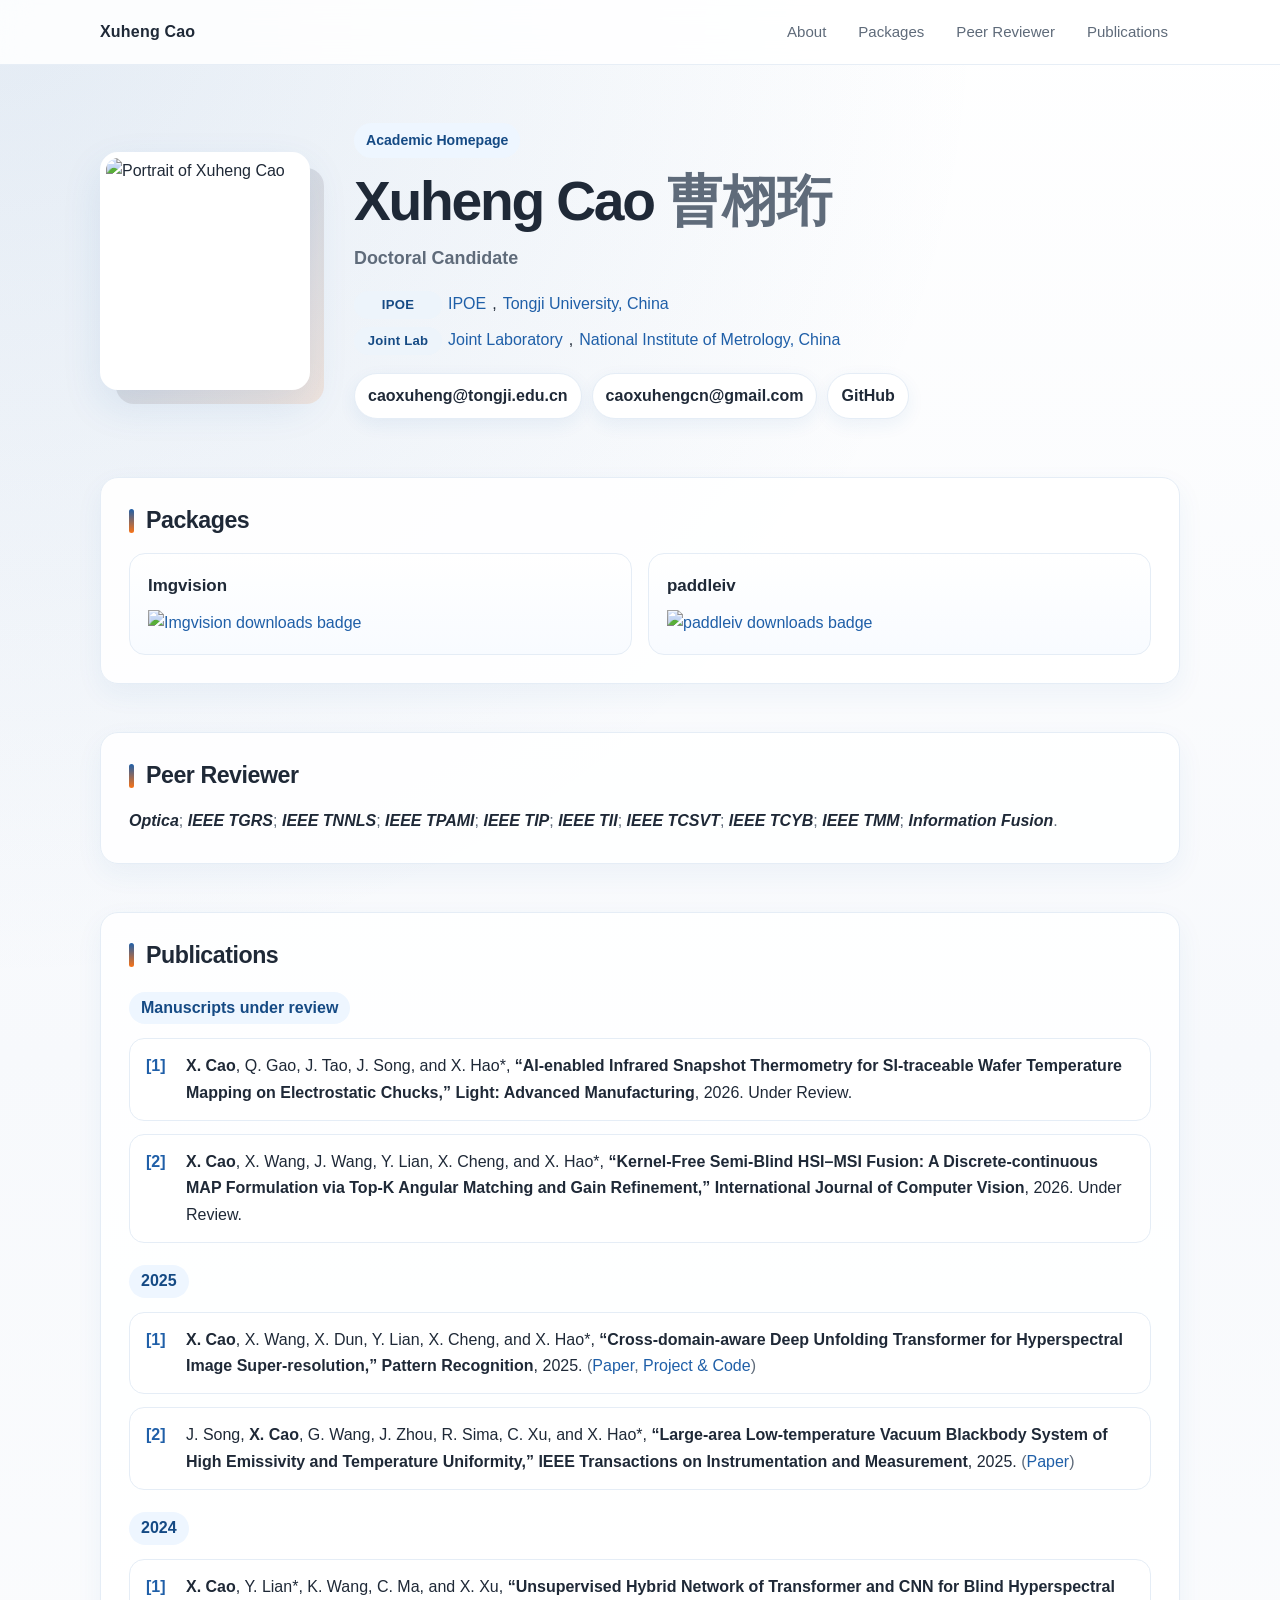
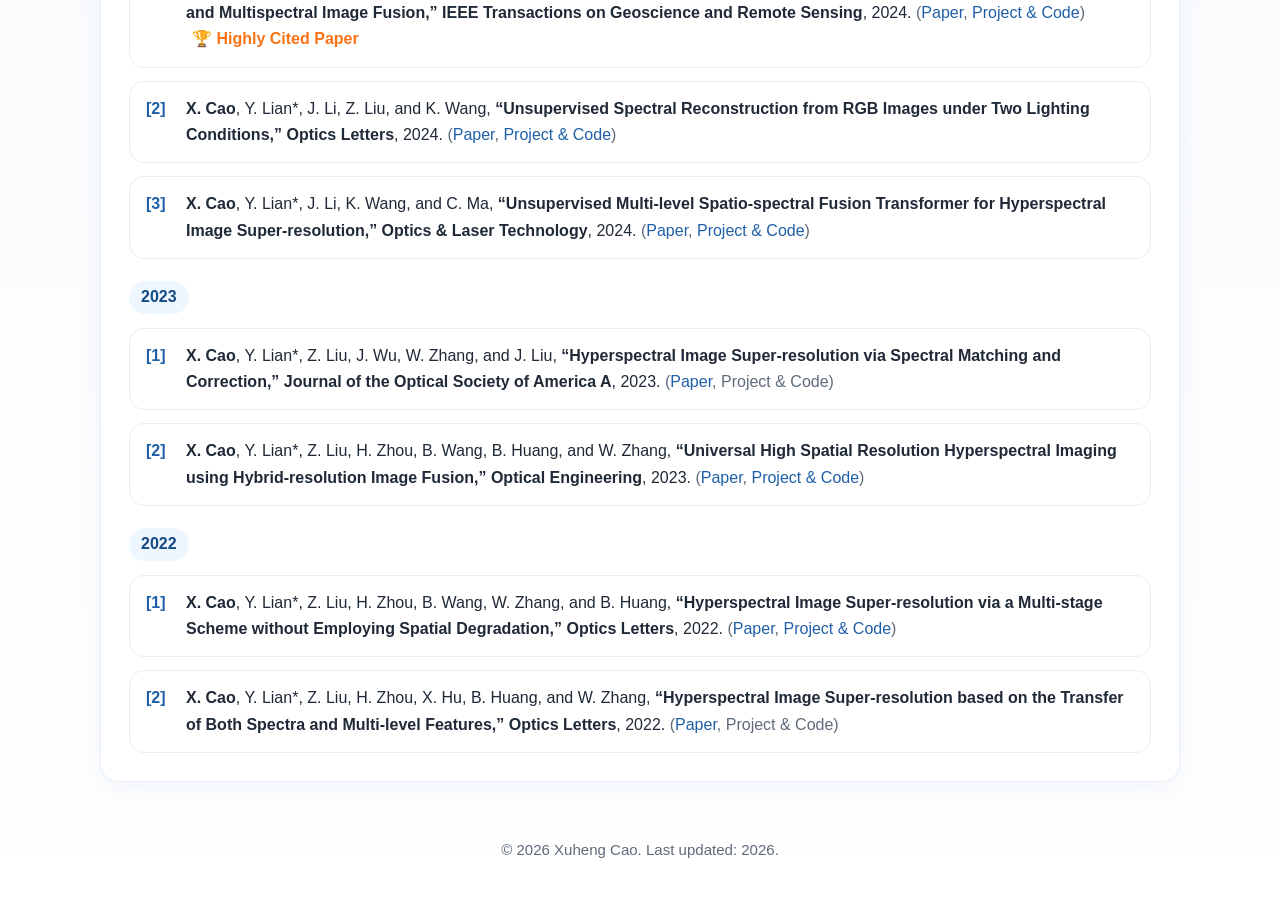
==== commit 801843cd: "Update index.html" ====
--- a/index.html
+++ b/index.html
@@ -520,12 +520,12 @@
             <li class="pub">
               <b>X. Cao</b>, Q. Gao, J. Tao, J. Song, and X. Hao*,
               <span class="pub-title">“AI-enabled Infrared Snapshot Thermometry for SI-traceable Wafer Temperature Mapping on Electrostatic Chucks,”</span>
-              <span class="venue">Light: Advanced Manufacturing</span>, 2025. Under Review.
+              <span class="venue">Light: Advanced Manufacturing</span>, 2026. Under Review.
             </li>
             <li class="pub">
               <b>X. Cao</b>, X. Wang, J. Wang, Y. Lian, X. Cheng, and X. Hao*,
               <span class="pub-title">“Kernel-Free Semi-Blind HSI–MSI Fusion: A Discrete-continuous MAP Formulation via Top-K Angular Matching and Gain Refinement,”</span>
-              <span class="venue">International Journal of Computer Vision</span>, 2025. Under Review.
+              <span class="venue">International Journal of Computer Vision</span>, 2026. Under Review.
             </li>
           </ol>
         </div>
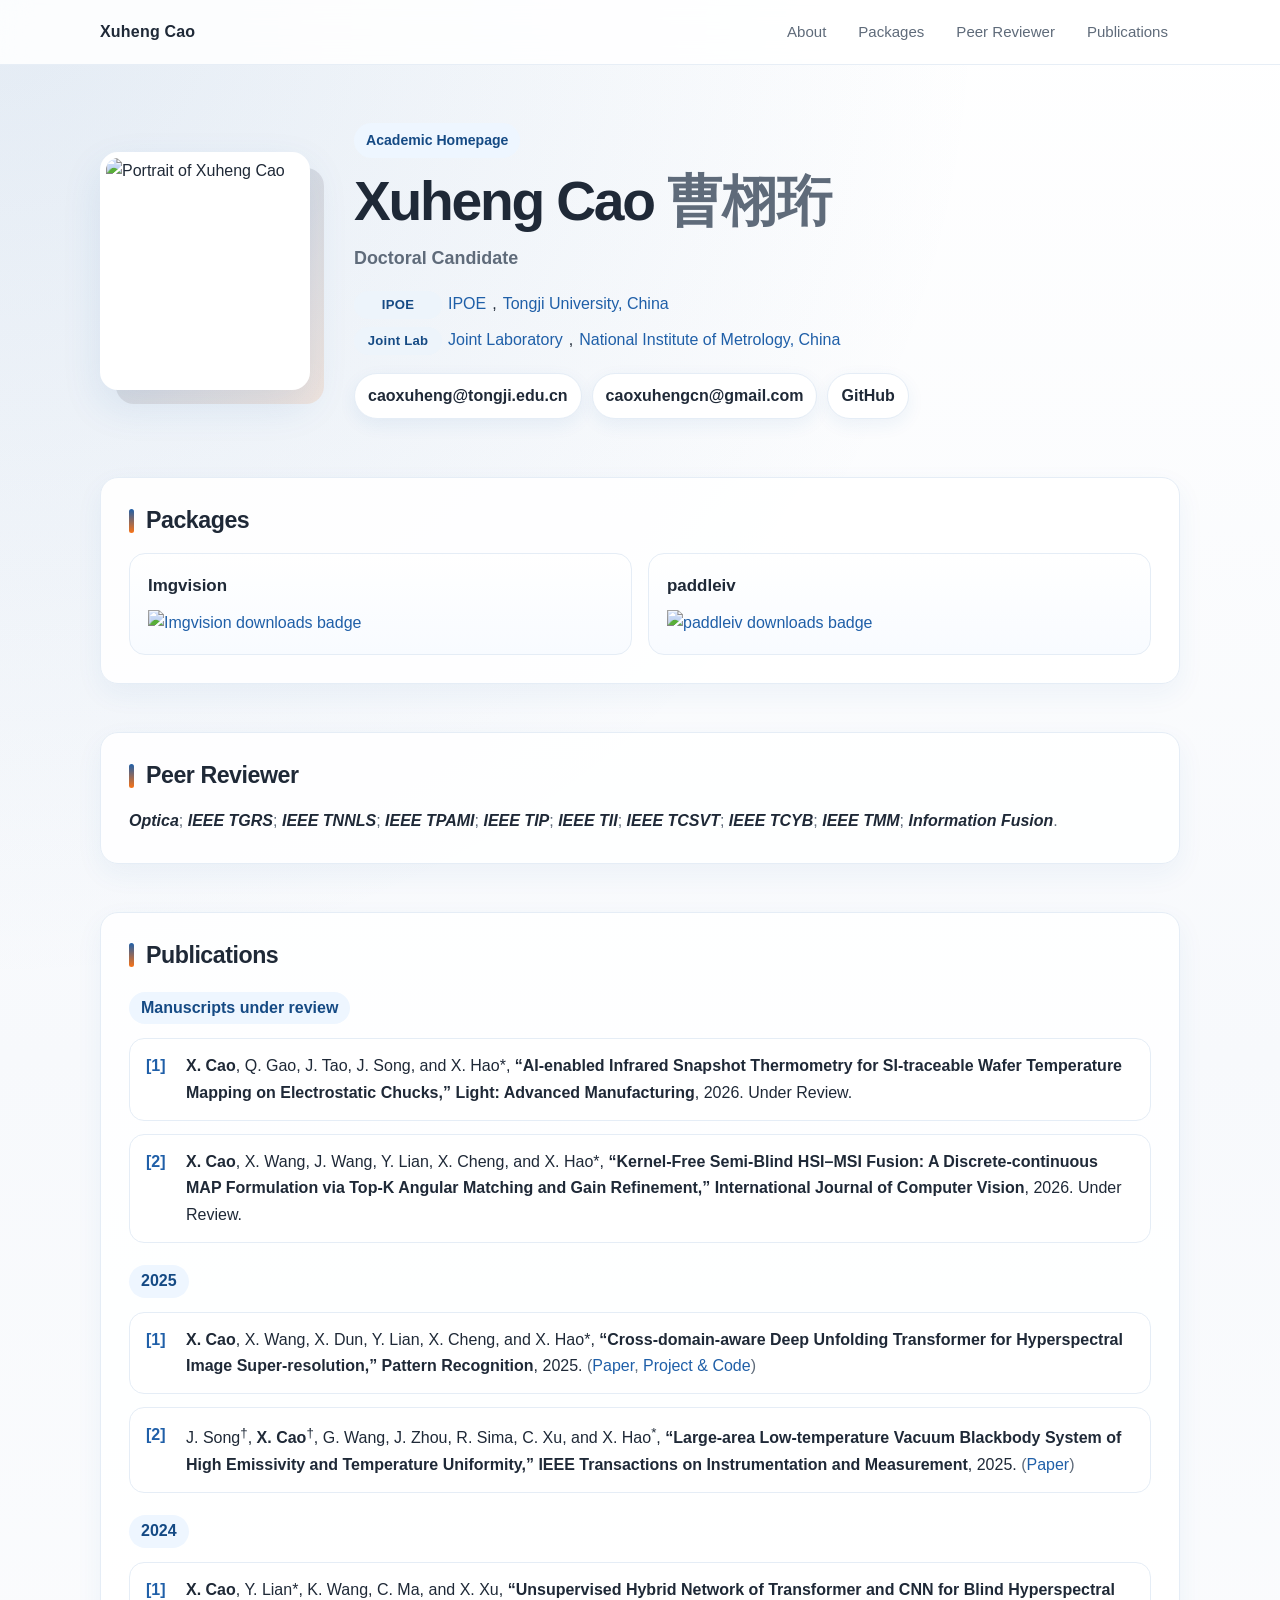
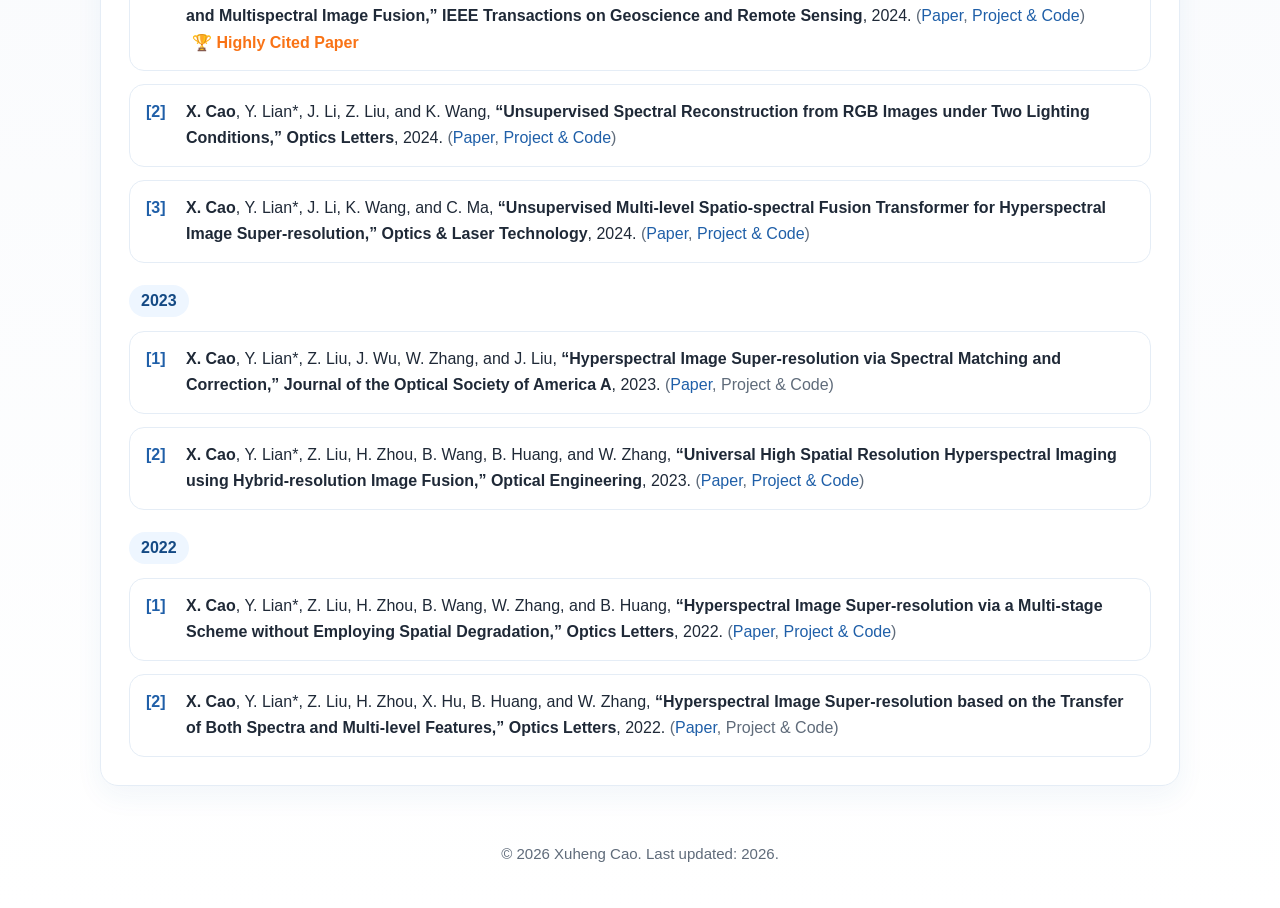
==== commit 1c601ae6: "Update index.html" ====
--- a/index.html
+++ b/index.html
@@ -538,13 +538,12 @@
               <span class="pub-title">“Cross-domain-aware Deep Unfolding Transformer for Hyperspectral Image Super-resolution,”</span>
               <span class="venue">Pattern Recognition</span>, 2025.
               <span class="links">(<a href="https://doi.org/10.1016/j.patcog.2025.112374">Paper</a>, <a href="https://github.com/Caoxuheng/CDaFormer">Project &amp; Code</a>)</span>
-            </li>
-            <li class="pub">
-              J. Song, <b>X. Cao</b>, G. Wang, J. Zhou, R. Sima, C. Xu, and X. Hao*,
-              <span class="pub-title">“Large-area Low-temperature Vacuum Blackbody System of High Emissivity and Temperature Uniformity,”</span>
-              <span class="venue">IEEE Transactions on Instrumentation and Measurement</span>, 2025.
-              <span class="links">(<a href="https://ieeexplore.ieee.org/abstract/document/10902586">Paper</a>)</span>
-            </li>
+           <li class="pub">
+  J. Song<sup>†</sup>, <b>X. Cao</b><sup>†</sup>, G. Wang, J. Zhou, R. Sima, C. Xu, and X. Hao<sup>*</sup>,
+  <span class="pub-title">“Large-area Low-temperature Vacuum Blackbody System of High Emissivity and Temperature Uniformity,”</span>
+  <span class="venue">IEEE Transactions on Instrumentation and Measurement</span>, 2025.
+  <span class="links">(<a href="https://ieeexplore.ieee.org/abstract/document/10902586">Paper</a>)</span>
+</li>
           </ol>
         </div>
 
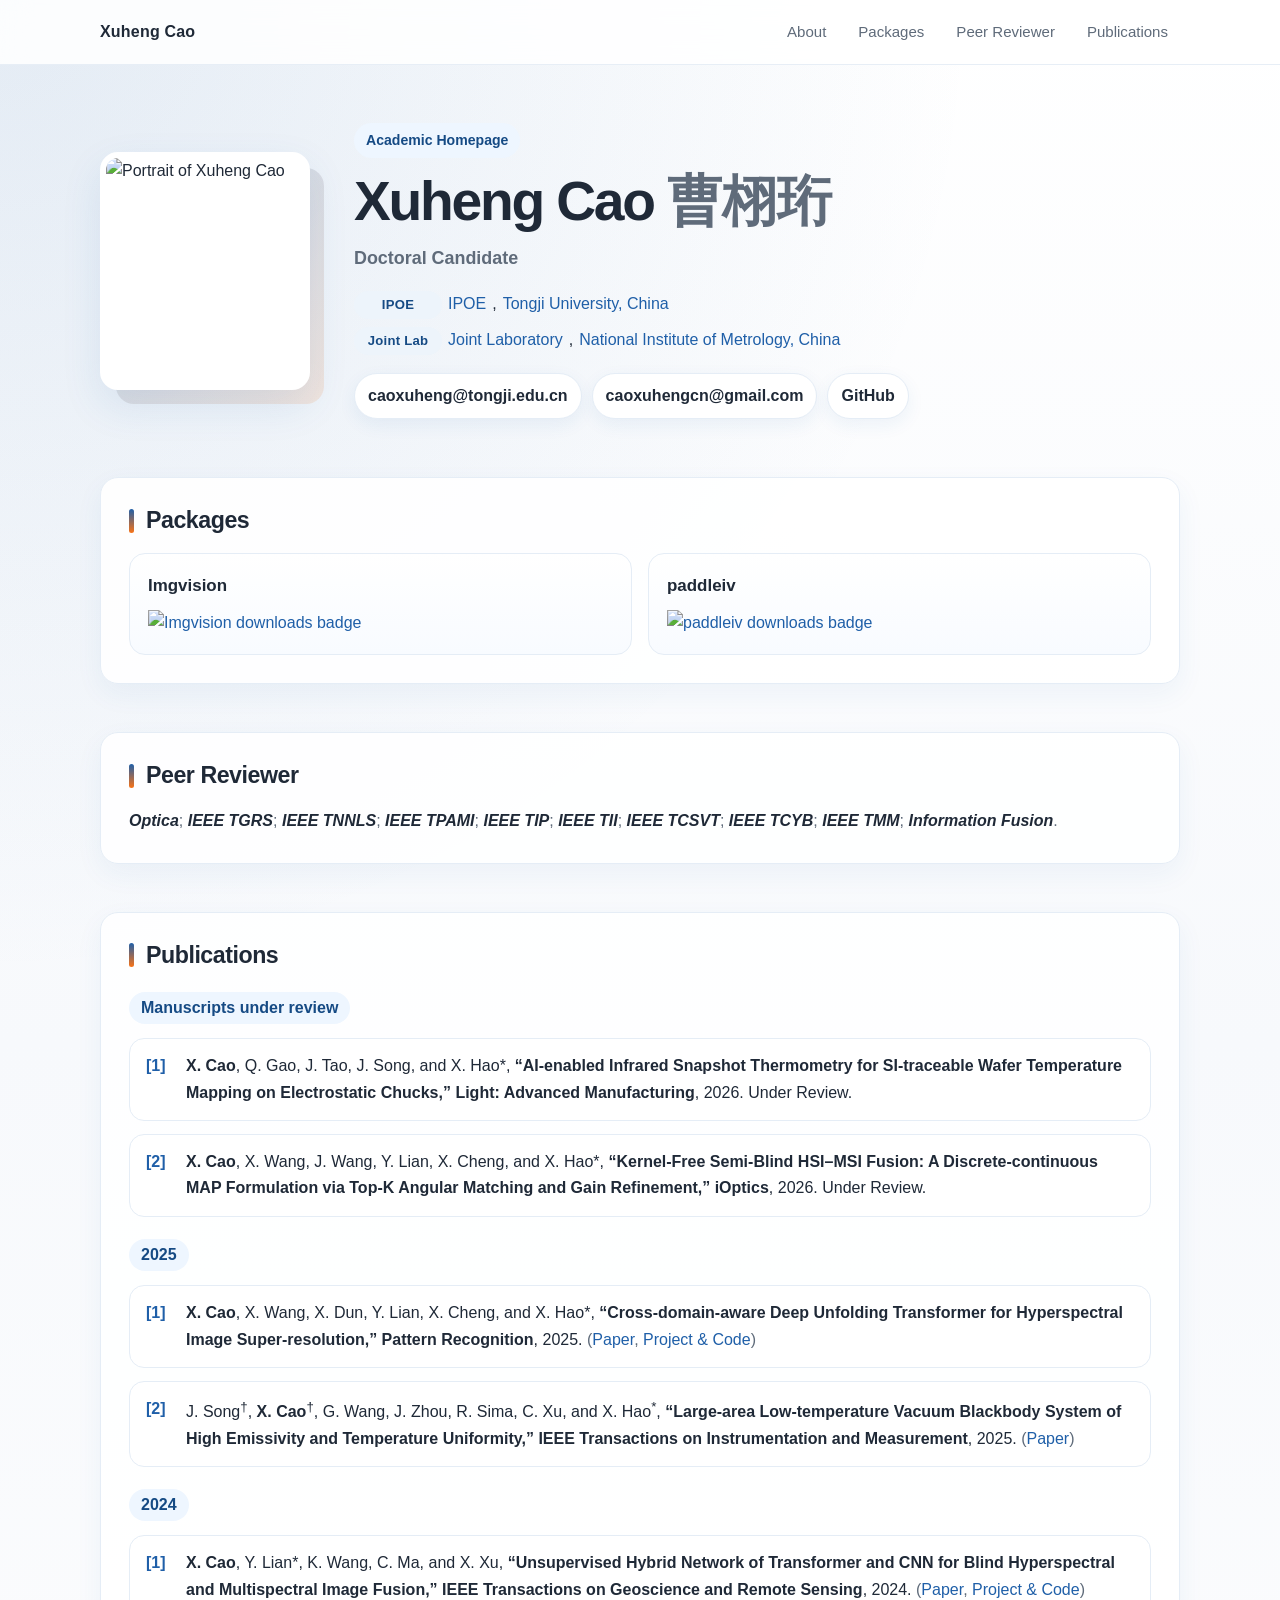
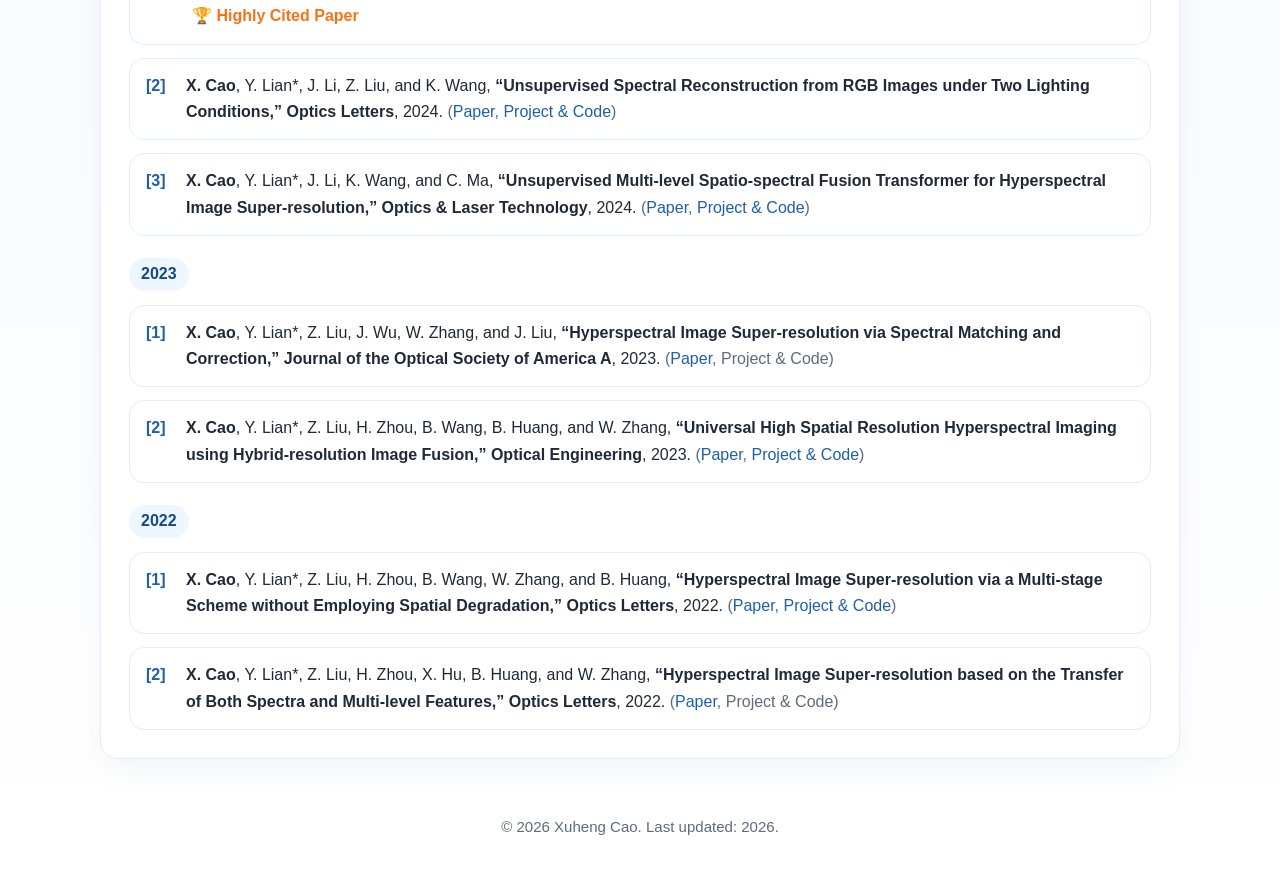
==== commit b358a0cc: "Update index.html" ====
--- a/index.html
+++ b/index.html
@@ -525,7 +525,7 @@
             <li class="pub">
               <b>X. Cao</b>, X. Wang, J. Wang, Y. Lian, X. Cheng, and X. Hao*,
               <span class="pub-title">“Kernel-Free Semi-Blind HSI–MSI Fusion: A Discrete-continuous MAP Formulation via Top-K Angular Matching and Gain Refinement,”</span>
-              <span class="venue">International Journal of Computer Vision</span>, 2026. Under Review.
+              <span class="venue">iOptics</span>, 2026. Under Review.
             </li>
           </ol>
         </div>
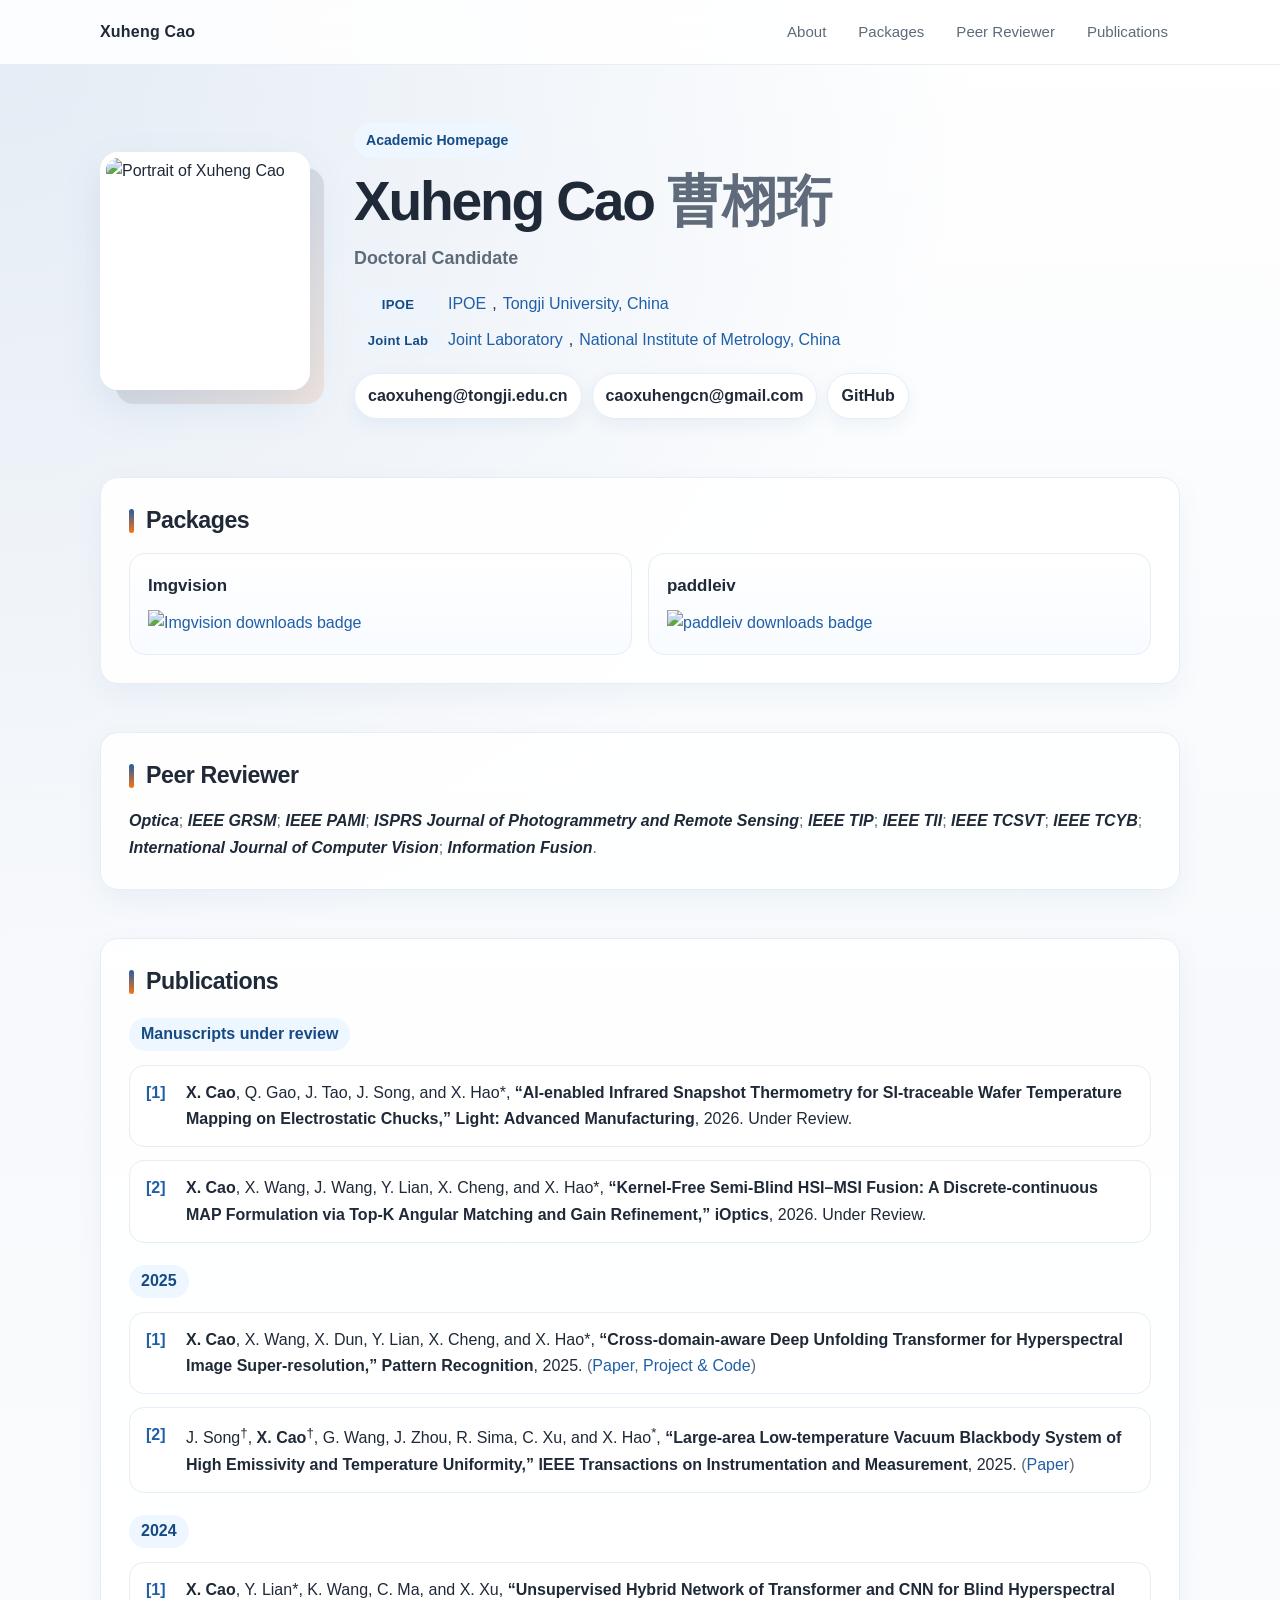
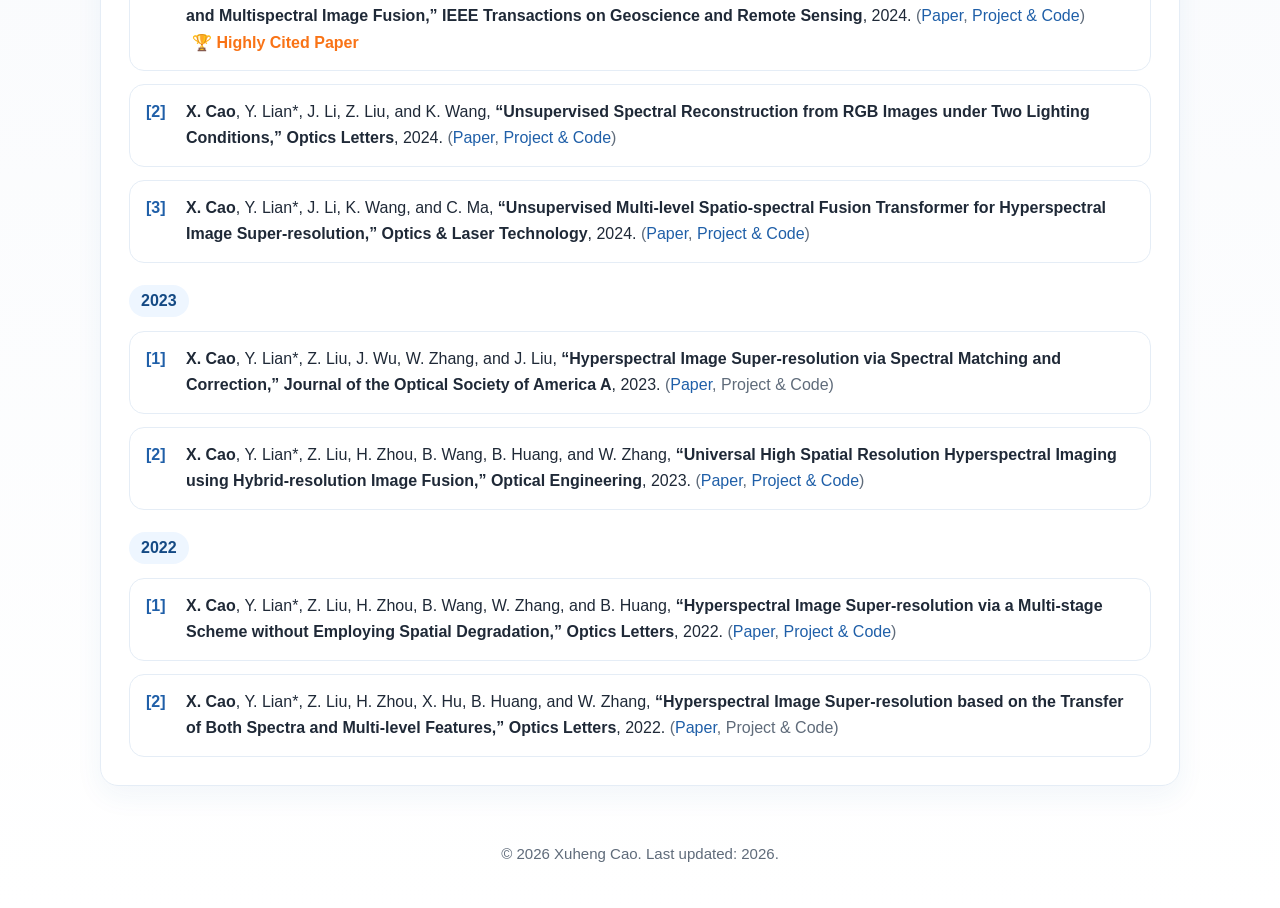
==== commit 2c15c149: "Update index.html" ====
--- a/index.html
+++ b/index.html
@@ -503,9 +503,9 @@
       <div class="section-card">
         <h2 class="section-title">Peer Reviewer</h2>
         <p class="reviewer-list">
-          <i>Optica</i>; <i>IEEE TGRS</i>; <i>IEEE TNNLS</i>; <i>IEEE TPAMI</i>;
+          <i>Optica</i>; <i>IEEE GRSM</i>; <i>IEEE PAMI</i>; <i>ISPRS Journal of Photogrammetry and Remote Sensing</i>;
           <i>IEEE TIP</i>; <i>IEEE TII</i>; <i>IEEE TCSVT</i>; <i>IEEE TCYB</i>;
-          <i>IEEE TMM</i>; <i>Information Fusion</i>.
+          <i>International Journal of Computer Vision</i>; <i>Information Fusion</i>.
         </p>
       </div>
     </section>
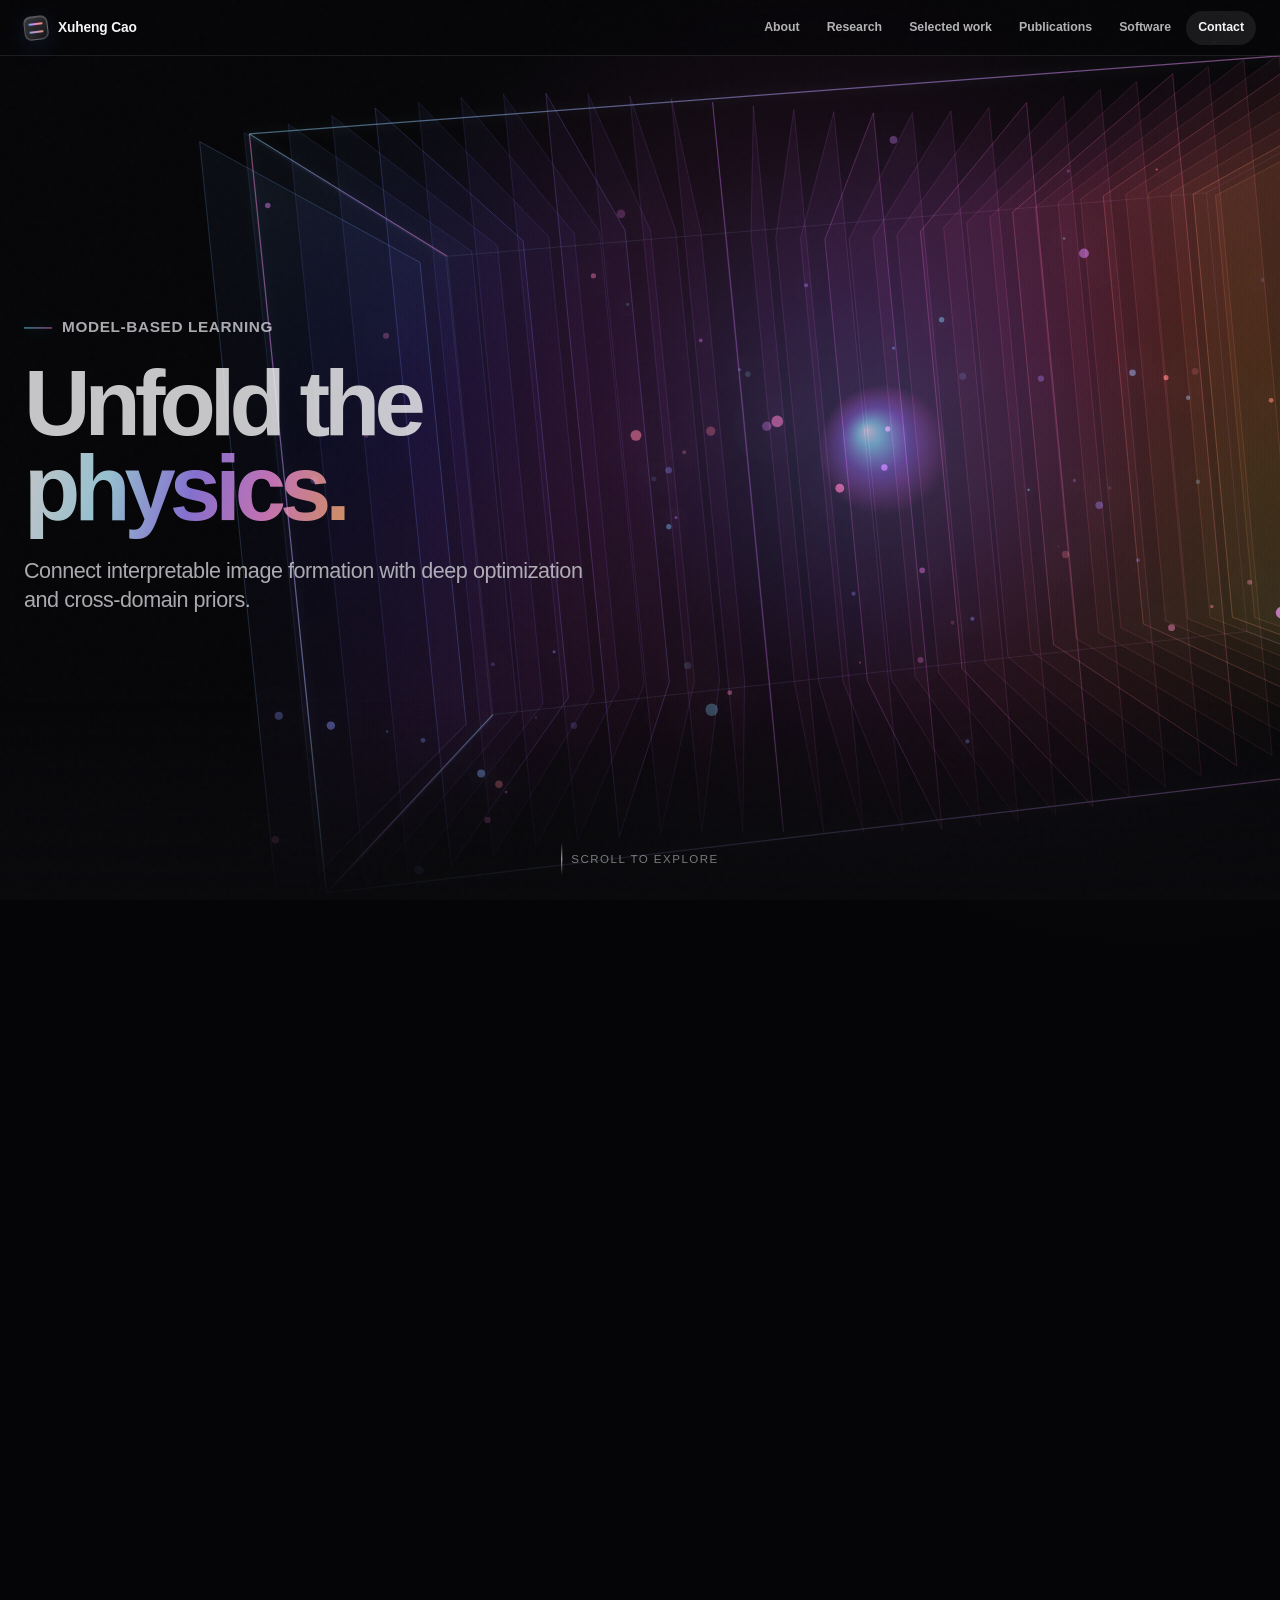
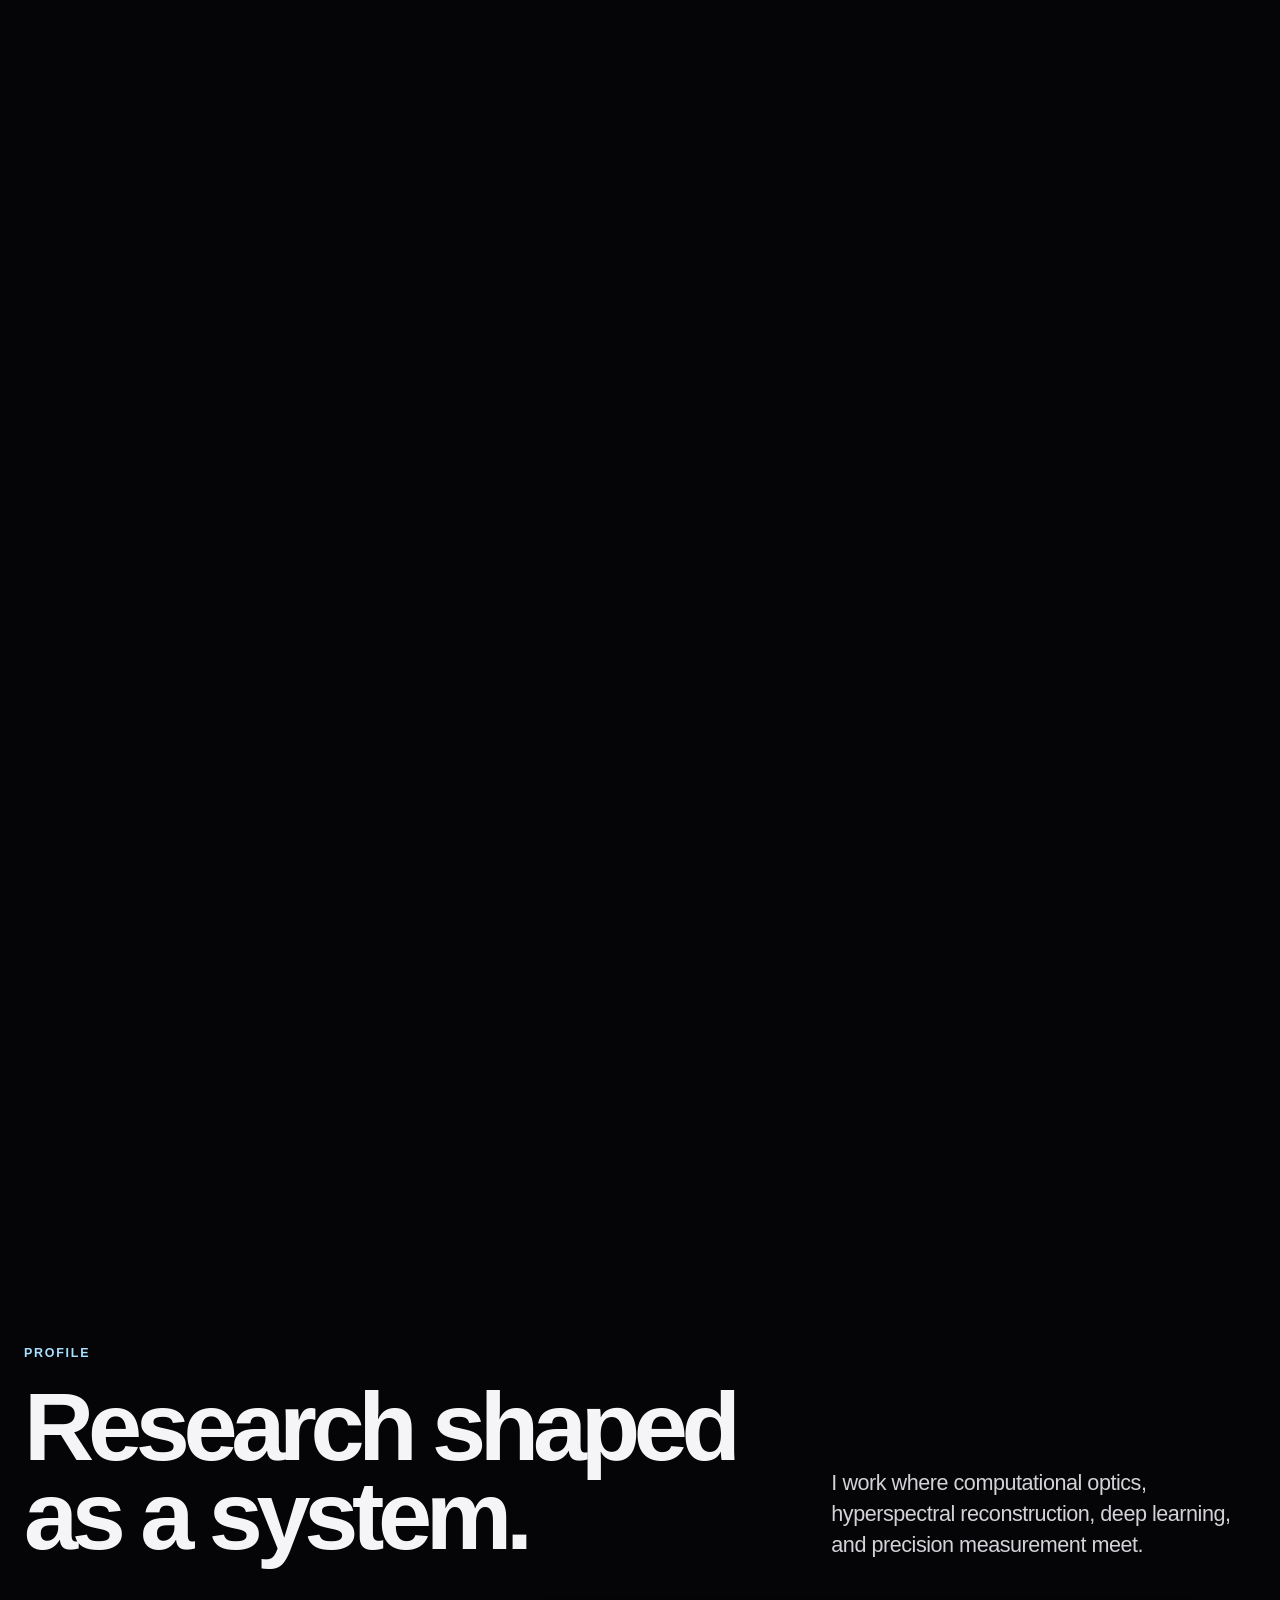
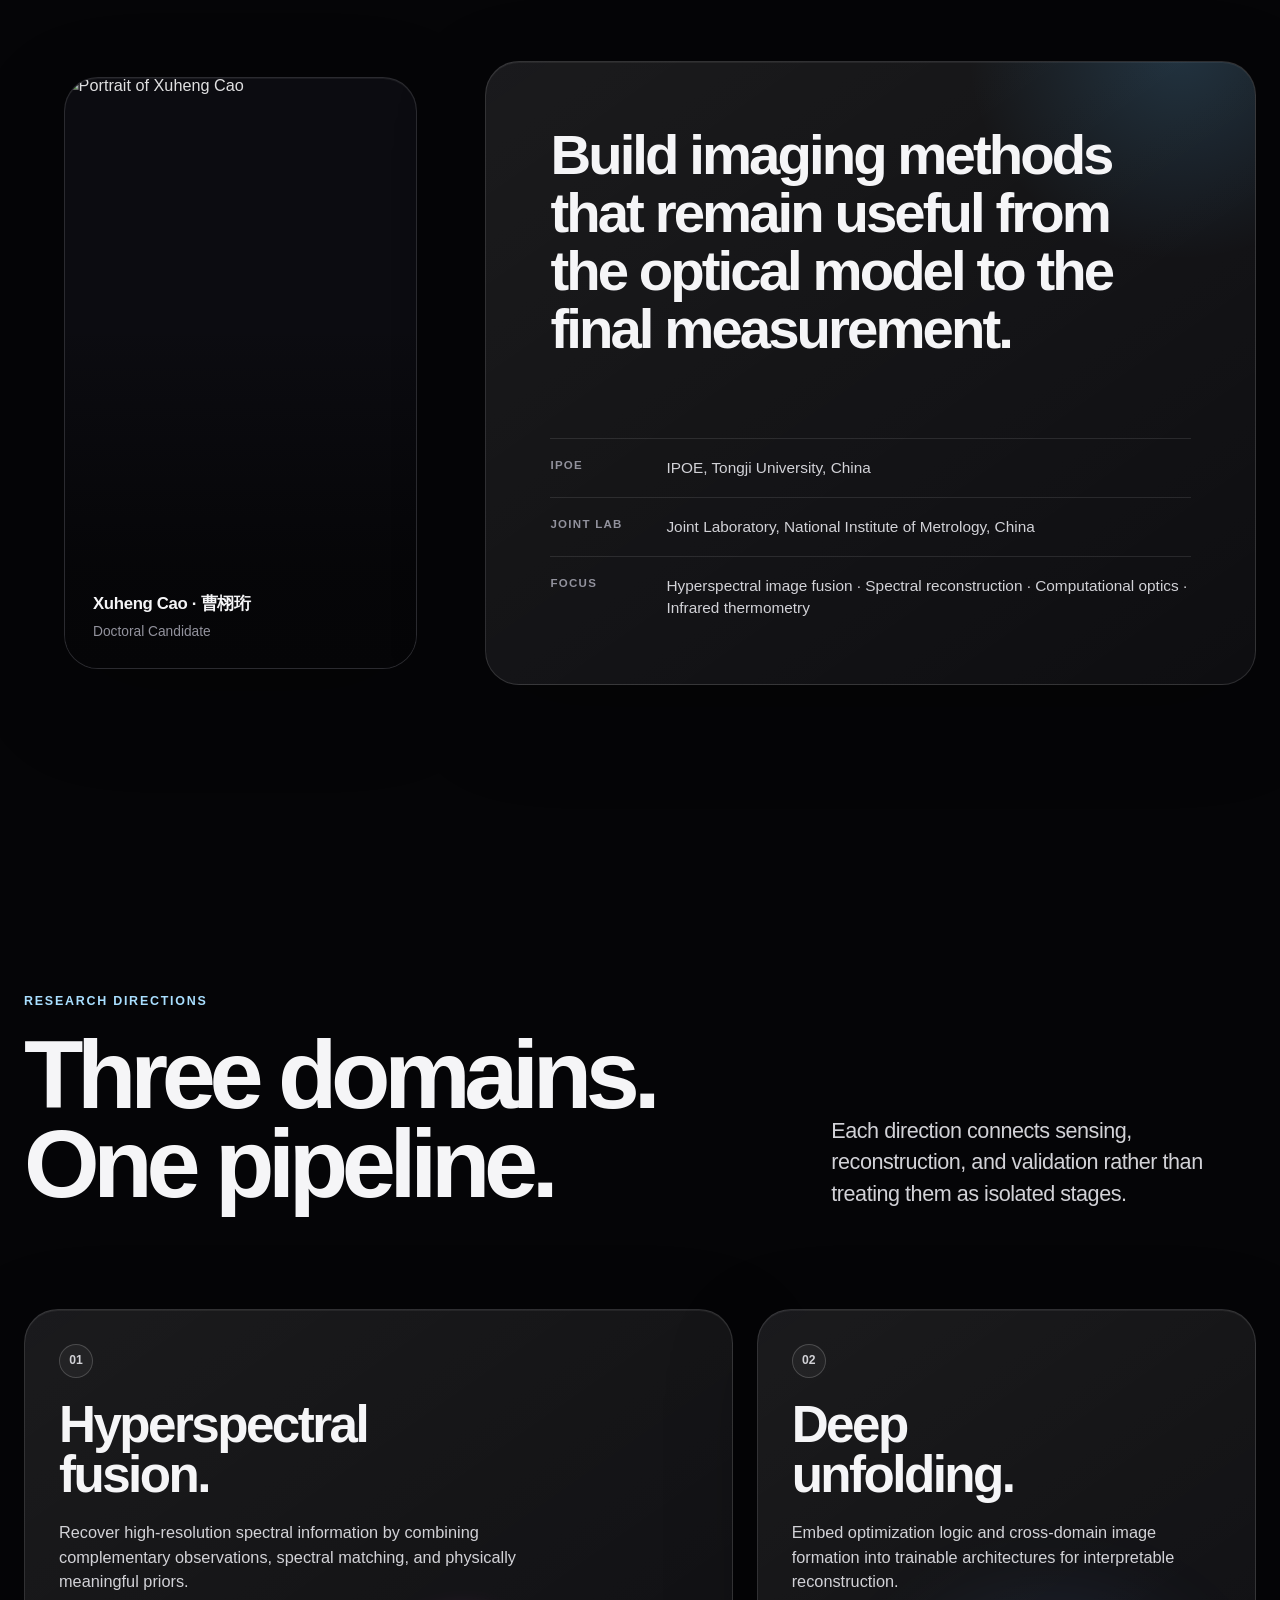
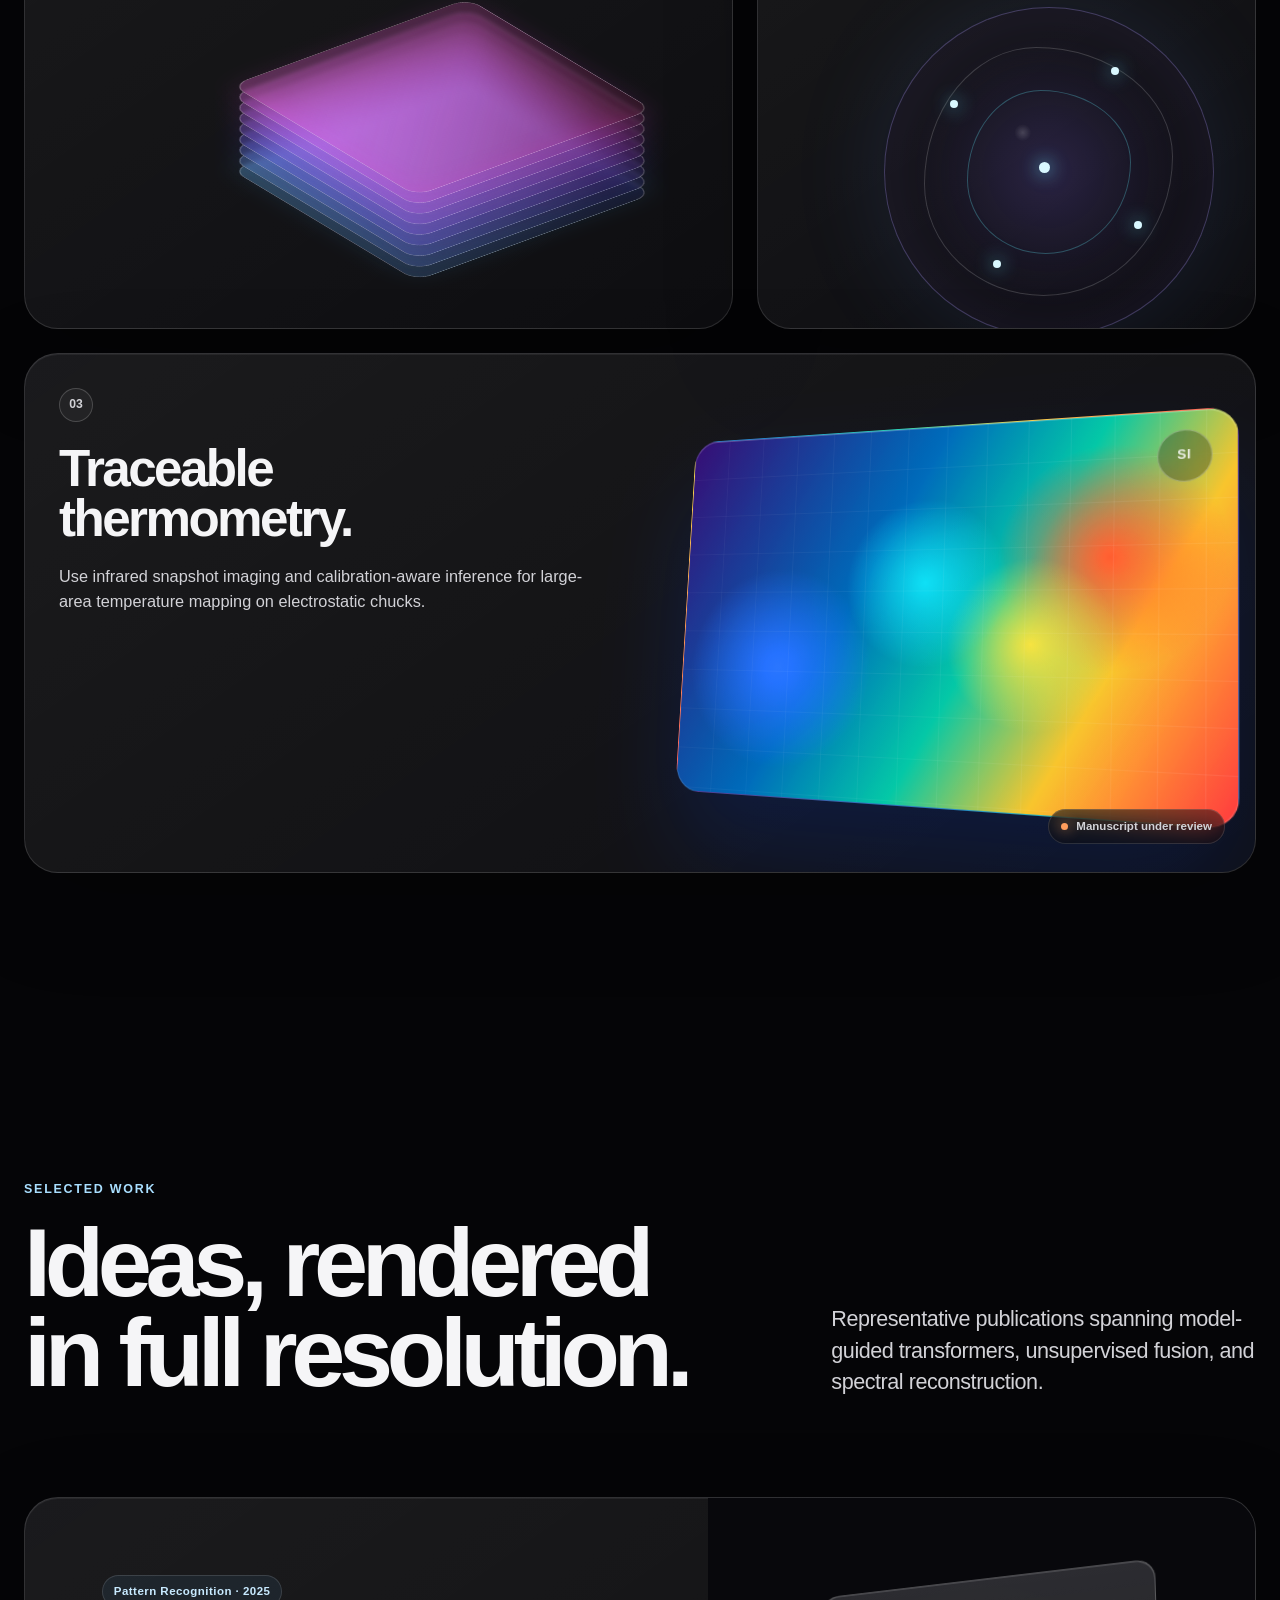
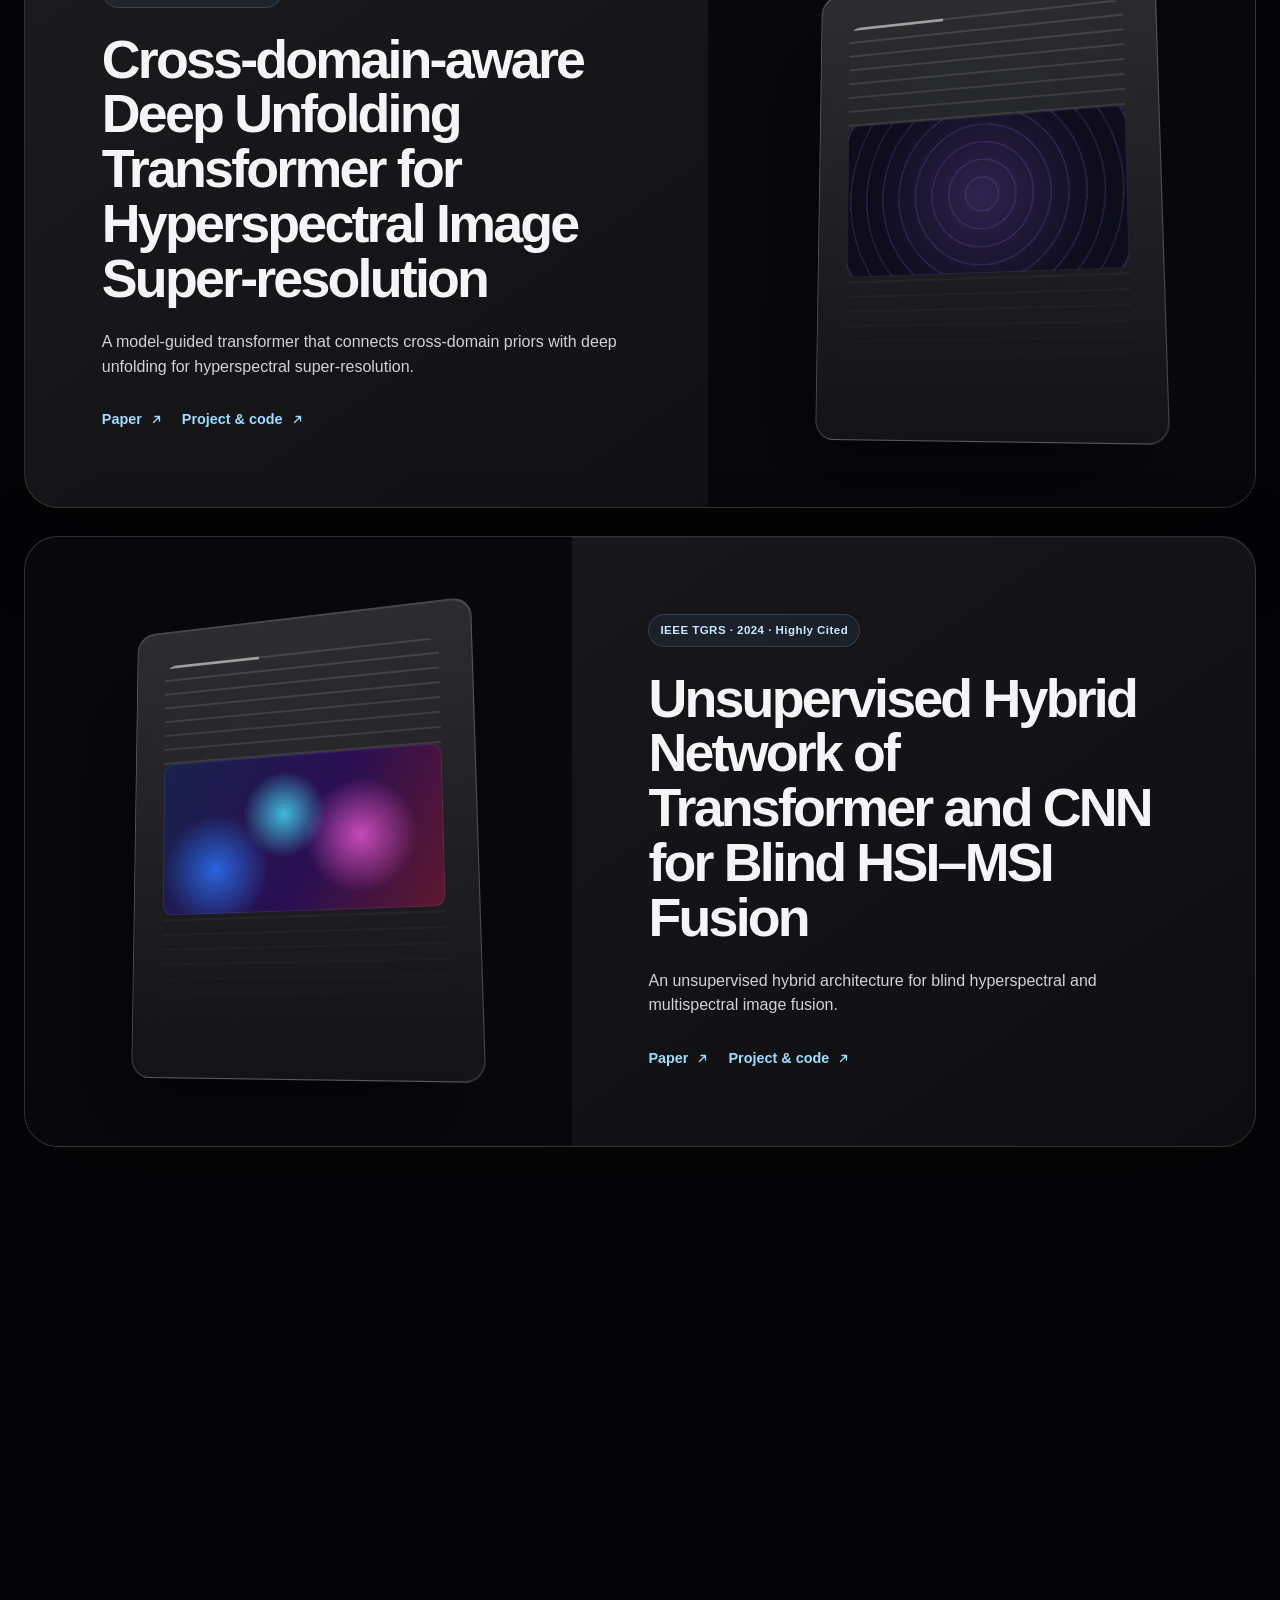
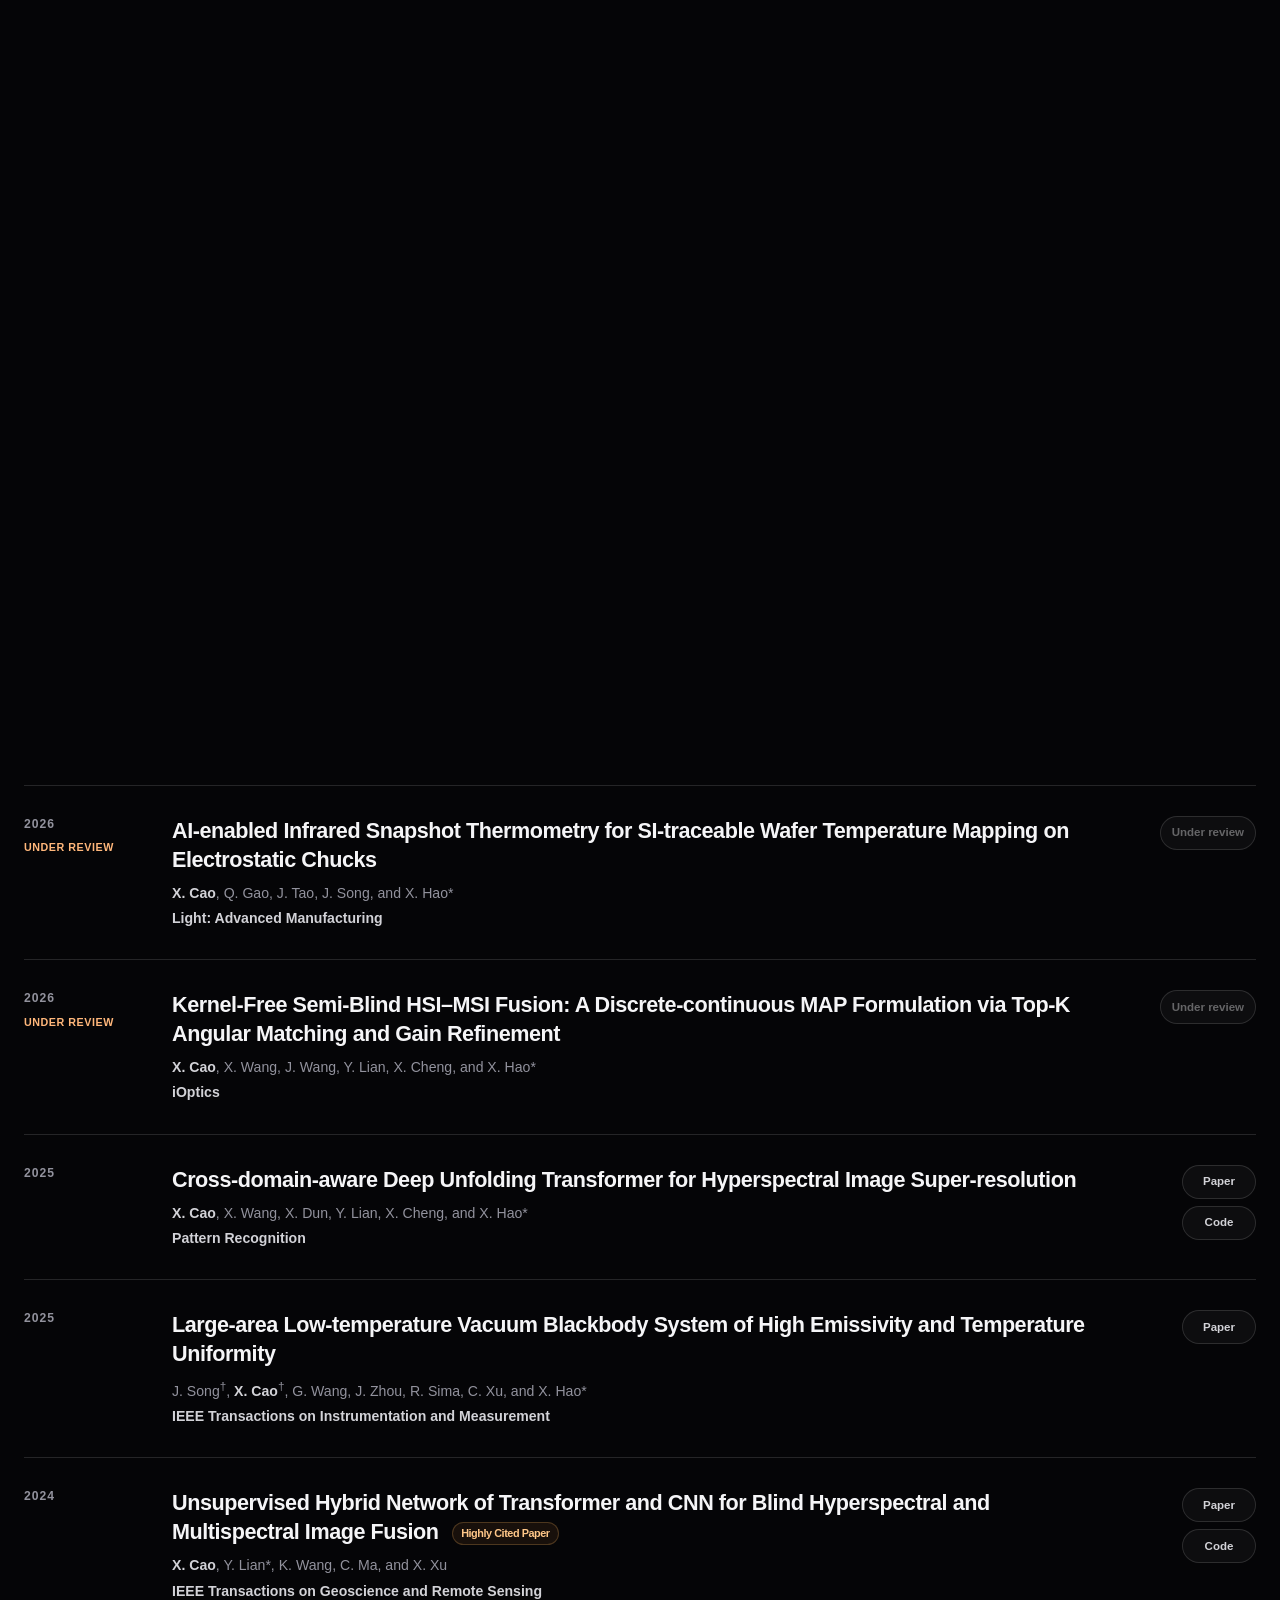
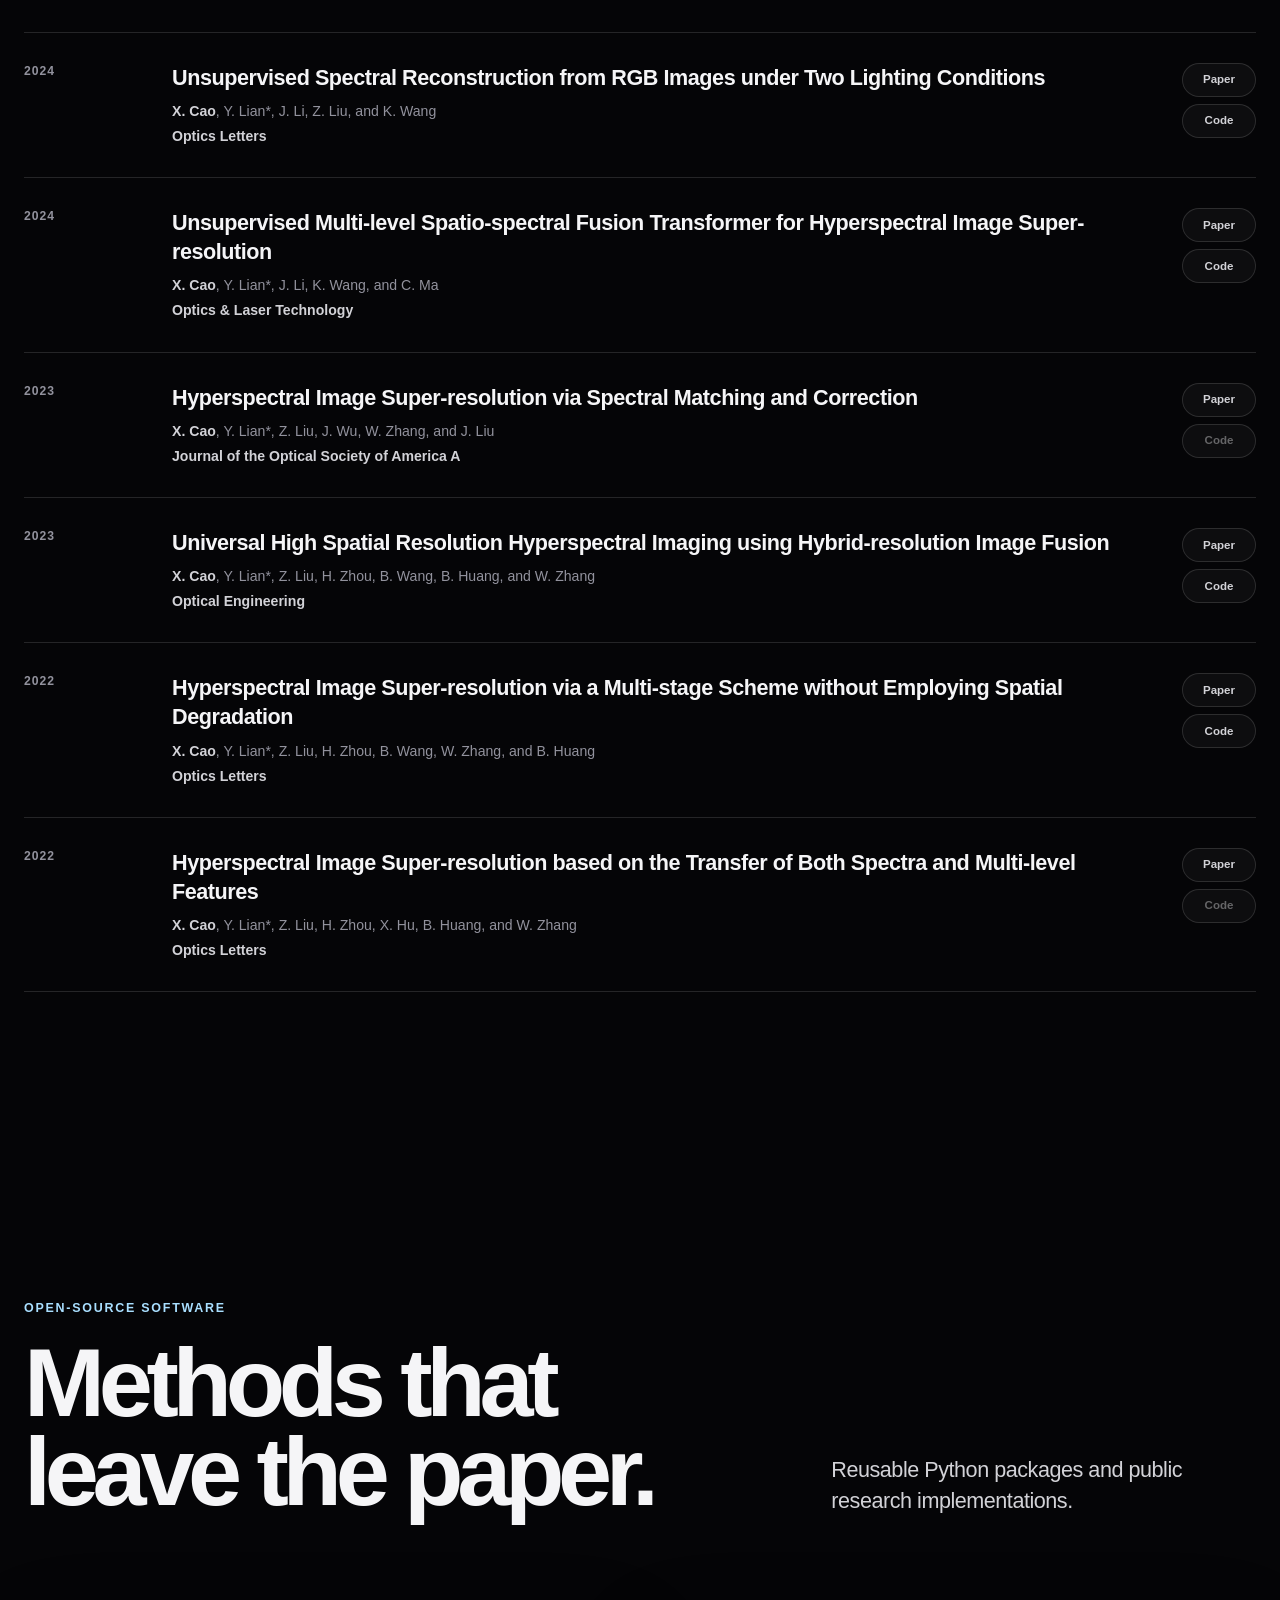
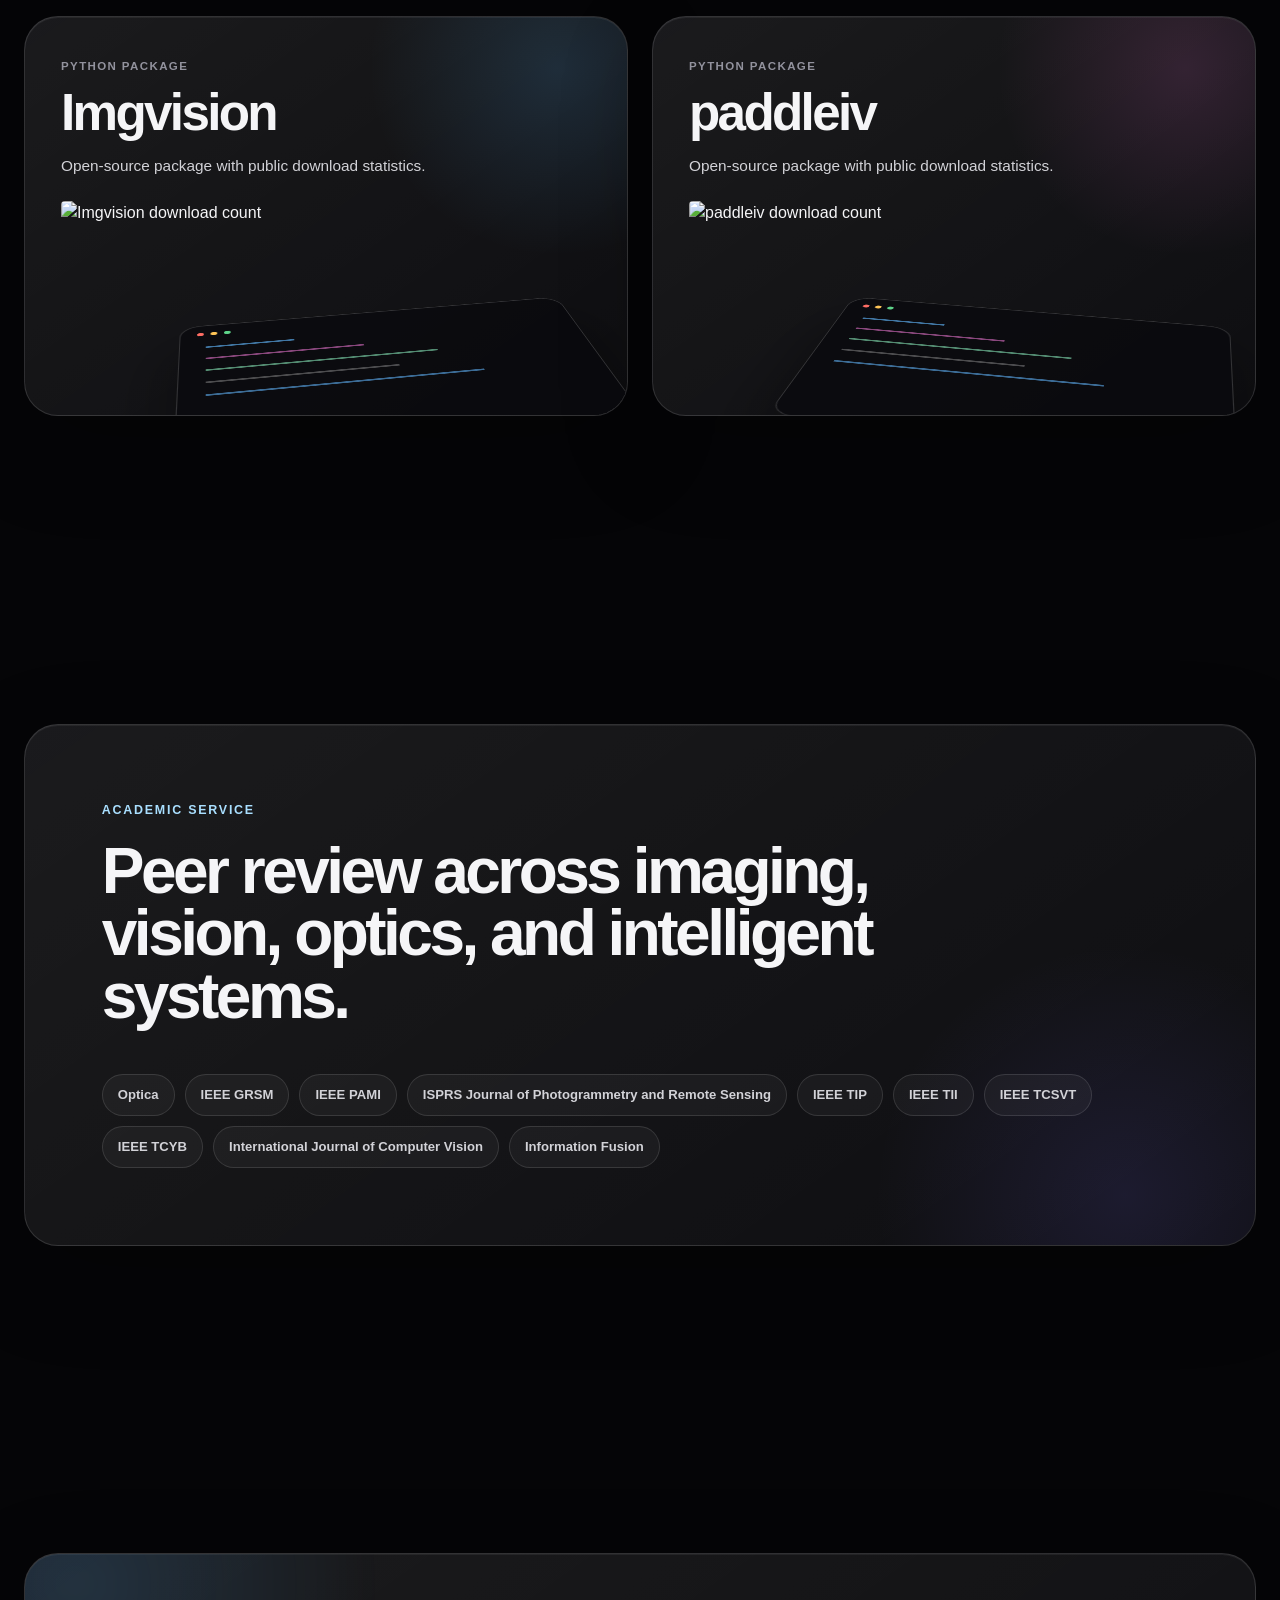
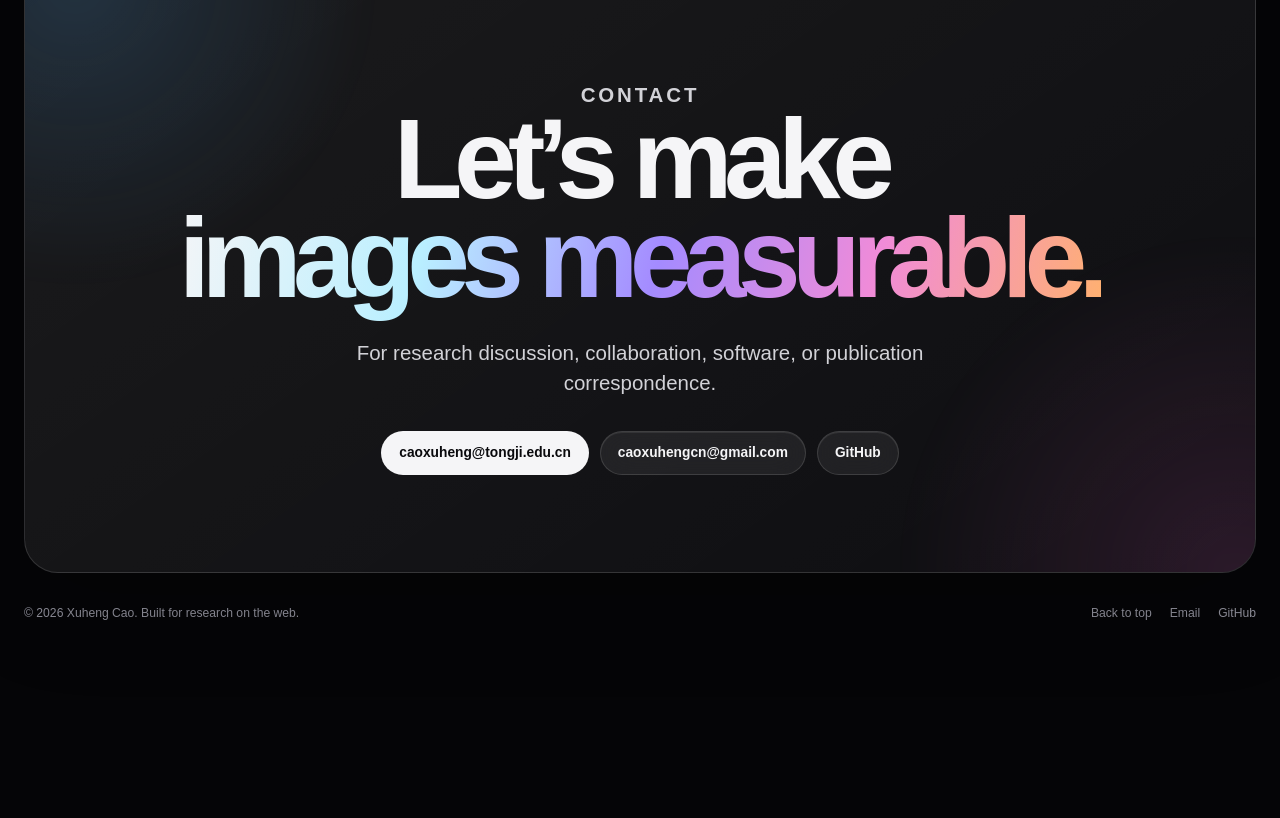
==== commit cbe2d941: "Deploy 3D academic homepage" ====
--- a/index.html
+++ b/index.html
@@ -1,622 +1,34 @@
-<!DOCTYPE html>
+<!doctype html>
 <html lang="en">
 <head>
-  <meta charset="UTF-8" />
-  <meta name="viewport" content="width=device-width, initial-scale=1.0" />
-  <meta name="description" content="Academic homepage of Xuheng Cao." />
-  <title>Xuheng Cao | Academic Homepage</title>
-
-  <style>
-    :root {
-      --bg: #f7f9fc;
-      --card: #ffffff;
-      --text: #1f2937;
-      --muted: #5f6b7a;
-      --primary: #1f5fa8;
-      --primary-dark: #154a84;
-      --line: #e5edf6;
-      --soft-blue: #eef6ff;
-      --accent: #f97316;
-      --shadow: 0 16px 40px rgba(31, 95, 168, 0.10);
-      --radius: 18px;
-      --max-width: 1080px;
-    }
-
-    * {
-      box-sizing: border-box;
-    }
-
-    html {
-      scroll-behavior: smooth;
-    }
-
-    body {
-      margin: 0;
-      font-family: -apple-system, BlinkMacSystemFont, "Segoe UI", Roboto, "Helvetica Neue",
-        Arial, "Noto Sans", "Liberation Sans", sans-serif;
-      color: var(--text);
-      background:
-        radial-gradient(circle at top left, rgba(31, 95, 168, 0.12), transparent 35%),
-        linear-gradient(180deg, #ffffff 0%, var(--bg) 42%, #ffffff 100%);
-      line-height: 1.65;
-    }
-
-    a {
-      color: var(--primary);
-      text-decoration: none;
-      transition: color 0.2s ease, background 0.2s ease, transform 0.2s ease;
-    }
-
-    a:hover {
-      color: var(--primary-dark);
-      text-decoration: underline;
-    }
-
-    .page {
-      width: min(var(--max-width), calc(100% - 36px));
-      margin: 0 auto;
-    }
-
-    .topbar {
-      position: sticky;
-      top: 0;
-      z-index: 20;
-      backdrop-filter: blur(14px);
-      background: rgba(255, 255, 255, 0.86);
-      border-bottom: 1px solid rgba(229, 237, 246, 0.9);
-    }
-
-    .nav {
-      display: flex;
-      align-items: center;
-      justify-content: space-between;
-      gap: 20px;
-      min-height: 64px;
-    }
-
-    .brand {
-      font-weight: 800;
-      letter-spacing: 0.2px;
-      color: var(--text);
-    }
-
-    .nav-links {
-      display: flex;
-      flex-wrap: wrap;
-      align-items: center;
-      gap: 8px;
-      margin: 0;
-      padding: 0;
-      list-style: none;
-    }
-
-    .nav-links a {
-      display: inline-flex;
-      align-items: center;
-      padding: 8px 12px;
-      border-radius: 999px;
-      color: var(--muted);
-      font-size: 0.94rem;
-    }
-
-    .nav-links a:hover {
-      color: var(--primary);
-      background: var(--soft-blue);
-      text-decoration: none;
-    }
-
-    .hero {
-      display: grid;
-      grid-template-columns: 220px 1fr;
-      gap: 34px;
-      align-items: center;
-      padding: 58px 0 34px;
-    }
-
-    .portrait-wrap {
-      position: relative;
-      width: 210px;
-      max-width: 100%;
-    }
-
-    .portrait-wrap::before {
-      content: "";
-      position: absolute;
-      inset: 16px -14px -14px 16px;
-      border-radius: var(--radius);
-      background: linear-gradient(135deg, rgba(31, 95, 168, 0.20), rgba(249, 115, 22, 0.12));
-      z-index: 0;
-    }
-
-    .portrait {
-      position: relative;
-      z-index: 1;
-      display: block;
-      width: 100%;
-      aspect-ratio: 172 / 238;
-      object-fit: cover;
-      border-radius: var(--radius);
-      border: 6px solid #ffffff;
-      box-shadow: var(--shadow);
-      background: #fff;
-    }
-
-    .eyebrow {
-      display: inline-flex;
-      align-items: center;
-      gap: 8px;
-      padding: 6px 12px;
-      margin-bottom: 14px;
-      border-radius: 999px;
-      background: var(--soft-blue);
-      color: var(--primary-dark);
-      font-weight: 700;
-      font-size: 0.88rem;
-    }
-
-    .hero h1 {
-      margin: 0;
-      font-size: clamp(2.15rem, 5vw, 3.45rem);
-      line-height: 1.08;
-      letter-spacing: -0.04em;
-    }
-
-    .cn-name {
-      font-weight: 700;
-      color: var(--muted);
-      letter-spacing: 0;
-    }
-
-    .role {
-      margin: 12px 0 18px;
-      color: var(--muted);
-      font-size: 1.12rem;
-      font-weight: 600;
-    }
-
-    .affiliations {
-      display: grid;
-      gap: 8px;
-      margin: 0 0 18px;
-      padding: 0;
-      list-style: none;
-    }
-
-    .affiliations li {
-      display: flex;
-      flex-wrap: wrap;
-      gap: 6px;
-      align-items: baseline;
-    }
-
-    .tag {
-      display: inline-flex;
-      align-items: center;
-      justify-content: center;
-      min-width: 88px;
-      padding: 3px 9px;
-      border-radius: 999px;
-      background: #edf4fb;
-      color: var(--primary-dark);
-      font-size: 0.82rem;
-      font-weight: 800;
-      letter-spacing: 0.02em;
-    }
-
-    .contact-row {
-      display: flex;
-      flex-wrap: wrap;
-      gap: 10px;
-      margin-top: 18px;
-    }
-
-    .button {
-      display: inline-flex;
-      align-items: center;
-      gap: 8px;
-      padding: 9px 13px;
-      border-radius: 999px;
-      background: #ffffff;
-      border: 1px solid var(--line);
-      color: var(--text);
-      font-weight: 650;
-      box-shadow: 0 6px 18px rgba(31, 95, 168, 0.07);
-    }
-
-    .button:hover {
-      color: var(--primary-dark);
-      border-color: rgba(31, 95, 168, 0.25);
-      transform: translateY(-1px);
-      text-decoration: none;
-    }
-
-    .section {
-      padding: 24px 0;
-    }
-
-    .section-card {
-      padding: 28px;
-      border: 1px solid var(--line);
-      border-radius: var(--radius);
-      background: rgba(255, 255, 255, 0.92);
-      box-shadow: 0 10px 28px rgba(31, 95, 168, 0.06);
-    }
-
-    .section-title {
-      display: flex;
-      align-items: center;
-      gap: 12px;
-      margin: 0 0 18px;
-      font-size: 1.45rem;
-      line-height: 1.25;
-      letter-spacing: -0.02em;
-    }
-
-    .section-title::before {
-      content: "";
-      width: 5px;
-      height: 24px;
-      border-radius: 99px;
-      background: linear-gradient(180deg, var(--primary), var(--accent));
-    }
-
-    .grid-2 {
-      display: grid;
-      grid-template-columns: repeat(2, minmax(0, 1fr));
-      gap: 16px;
-    }
-
-    .package-card {
-      display: flex;
-      flex-direction: column;
-      gap: 10px;
-      padding: 18px;
-      border: 1px solid var(--line);
-      border-radius: 16px;
-      background: linear-gradient(180deg, #ffffff, #f8fbff);
-    }
-
-    .package-card h3 {
-      margin: 0;
-      font-size: 1.06rem;
-    }
-
-    .badge-row {
-      display: flex;
-      flex-wrap: wrap;
-      gap: 8px;
-      align-items: center;
-    }
-
-    .reviewer-list {
-      margin: 0;
-      color: var(--muted);
-      font-size: 1rem;
-    }
-
-    .reviewer-list i {
-      color: var(--text);
-      font-style: italic;
-      font-weight: 650;
-    }
-
-    .year-block {
-      margin-top: 22px;
-    }
-
-    .year {
-      display: inline-flex;
-      align-items: center;
-      padding: 3px 12px;
-      border-radius: 999px;
-      background: var(--soft-blue);
-      color: var(--primary-dark);
-      font-weight: 800;
-      font-size: 1rem;
-    }
-
-    .pub-list {
-      display: grid;
-      gap: 13px;
-      margin: 14px 0 0;
-      padding: 0;
-      list-style: none;
-      counter-reset: pub;
-    }
-
-    .pub {
-      counter-increment: pub;
-      position: relative;
-      padding: 14px 16px 14px 56px;
-      border: 1px solid var(--line);
-      border-radius: 15px;
-      background: #ffffff;
-    }
-
-    .pub::before {
-      content: "[" counter(pub) "]";
-      position: absolute;
-      left: 16px;
-      top: 14px;
-      color: var(--primary);
-      font-weight: 800;
-    }
-
-    .pub-title {
-      font-weight: 650;
-    }
-
-    .venue {
-      font-weight: 800;
-    }
-
-    .links {
-      white-space: nowrap;
-      color: var(--muted);
-    }
-
-    .highlight {
-      display: inline-flex;
-      align-items: center;
-      gap: 4px;
-      margin-left: 6px;
-      color: var(--accent);
-      font-weight: 800;
-    }
-
-    footer {
-      padding: 32px 0 42px;
-      color: var(--muted);
-      text-align: center;
-      font-size: 0.94rem;
-    }
-
-    @media (max-width: 760px) {
-      .nav {
-        align-items: flex-start;
-        flex-direction: column;
-        padding: 14px 0;
+  <meta charset="utf-8" />
+  <meta name="viewport" content="width=device-width, initial-scale=1" />
+  <meta name="description" content="Academic homepage of Xuheng Cao — computational imaging, hyperspectral reconstruction, and traceable thermometry." />
+  <meta name="theme-color" content="#050507" />
+  <title>Xuheng Cao · Computational Imaging</title>
+  <link rel="stylesheet" href="style-1.css" />
+  <link rel="stylesheet" href="style-2.css" />
+  <link rel="stylesheet" href="style-3.css" />
+</head>
+<body>
+  <div id="site-root" aria-live="polite"></div>
+  <noscript>This academic homepage requires JavaScript to display its interactive content.</noscript>
+  <script>
+    (async () => {
+      const root = document.getElementById("site-root");
+      try {
+        const files = ["content-1.html", "content-2.html", "content-3.html"];
+        const responses = await Promise.all(files.map(file => fetch(file)));
+        if (responses.some(response => !response.ok)) throw new Error("Content request failed");
+        root.outerHTML = (await Promise.all(responses.map(response => response.text()))).join("");
+        const script = document.createElement("script");
+        script.src = "app.js";
+        document.body.appendChild(script);
+      } catch (error) {
+        root.innerHTML = '<main style="max-width:760px;margin:120px auto;padding:24px;font-family:system-ui;color:#f5f5f7"><h1>Xuheng Cao</h1><p>The page could not load its content. Please refresh the browser.</p></main>';
+        console.error(error);
       }
-
-      .hero {
-        grid-template-columns: 1fr;
-        padding-top: 38px;
-      }
-
-      .portrait-wrap {
-        width: 178px;
-      }
-
-      .grid-2 {
-        grid-template-columns: 1fr;
-      }
-
-      .section-card {
-        padding: 22px;
-      }
-
-      .pub {
-        padding-left: 48px;
-      }
-    }
-
-    @media print {
-      .topbar {
-        position: static;
-      }
-
-      body {
-        background: #ffffff;
-      }
-
-      .section-card,
-      .pub,
-      .package-card {
-        box-shadow: none;
-      }
-
-      a {
-        color: #000000;
-      }
-    }
-  </style>
-</head>
-
-<body>
-  <header class="topbar">
-    <nav class="page nav" aria-label="Main navigation">
-      <a class="brand" href="#">Xuheng Cao</a>
-      <ul class="nav-links">
-        <li><a href="#about">About</a></li>
-        <li><a href="#packages">Packages</a></li>
-        <li><a href="#reviewer">Peer Reviewer</a></li>
-        <li><a href="#publications">Publications</a></li>
-      </ul>
-    </nav>
-  </header>
-
-  <main class="page">
-    <section id="about" class="hero">
-      <div class="portrait-wrap">
-        <img
-          class="portrait"
-          src="https://github.com/Caoxuheng/imgs/blob/main/SelfPhoto.jpg?raw=true"
-          alt="Portrait of Xuheng Cao"
-          width="172"
-          height="238"
-        />
-      </div>
-
-      <div>
-        <span class="eyebrow">Academic Homepage</span>
-        <h1>Xuheng Cao <span class="cn-name">曹栩珩</span></h1>
-        <p class="role">Doctoral Candidate</p>
-
-        <ul class="affiliations">
-          <li>
-            <span class="tag">IPOE</span>
-            <a href="https://ipoe.tongji.edu.cn/en/index.htm">IPOE</a>,
-            <a href="https://www.tongji.edu.cn">Tongji University, China</a>
-          </li>
-          <li>
-            <span class="tag">Joint Lab</span>
-            <a href="https://en.nim.ac.cn/node/217">Joint Laboratory</a>,
-            <a href="https://en.nim.ac.cn/">National Institute of Metrology, China</a>
-          </li>
-        </ul>
-
-        <div class="contact-row" aria-label="Contact information">
-          <a class="button" href="mailto:caoxuheng@tongji.edu.cn">caoxuheng@tongji.edu.cn</a>
-          <a class="button" href="mailto:caoxuhengcn@gmail.com">caoxuhengcn@gmail.com</a>
-          <a class="button" href="https://github.com/Caoxuheng">GitHub</a>
-        </div>
-      </div>
-    </section>
-
-    <section id="packages" class="section">
-      <div class="section-card">
-        <h2 class="section-title">Packages</h2>
-
-        <div class="grid-2">
-          <article class="package-card">
-            <h3>Imgvision</h3>
-            <div class="badge-row">
-              <a href="https://pepy.tech/project/imgvision" rel="nofollow">
-                <img src="https://static.pepy.tech/badge/imgvision" alt="Imgvision downloads badge" />
-              </a>
-            </div>
-          </article>
-
-          <article class="package-card">
-            <h3>paddleiv</h3>
-            <div class="badge-row">
-              <a href="https://pepy.tech/project/paddleiv" rel="nofollow">
-                <img src="https://static.pepy.tech/badge/paddleiv" alt="paddleiv downloads badge" />
-              </a>
-            </div>
-          </article>
-        </div>
-      </div>
-    </section>
-
-    <section id="reviewer" class="section">
-      <div class="section-card">
-        <h2 class="section-title">Peer Reviewer</h2>
-        <p class="reviewer-list">
-          <i>Optica</i>; <i>IEEE GRSM</i>; <i>IEEE PAMI</i>; <i>ISPRS Journal of Photogrammetry and Remote Sensing</i>;
-          <i>IEEE TIP</i>; <i>IEEE TII</i>; <i>IEEE TCSVT</i>; <i>IEEE TCYB</i>;
-          <i>International Journal of Computer Vision</i>; <i>Information Fusion</i>.
-        </p>
-      </div>
-    </section>
-
-    <section id="publications" class="section">
-      <div class="section-card">
-        <h2 class="section-title">Publications</h2>
-
-        <div class="year-block">
-          <span class="year">Manuscripts under review</span>
-          <ol class="pub-list">
-            <li class="pub">
-              <b>X. Cao</b>, Q. Gao, J. Tao, J. Song, and X. Hao*,
-              <span class="pub-title">“AI-enabled Infrared Snapshot Thermometry for SI-traceable Wafer Temperature Mapping on Electrostatic Chucks,”</span>
-              <span class="venue">Light: Advanced Manufacturing</span>, 2026. Under Review.
-            </li>
-            <li class="pub">
-              <b>X. Cao</b>, X. Wang, J. Wang, Y. Lian, X. Cheng, and X. Hao*,
-              <span class="pub-title">“Kernel-Free Semi-Blind HSI–MSI Fusion: A Discrete-continuous MAP Formulation via Top-K Angular Matching and Gain Refinement,”</span>
-              <span class="venue">iOptics</span>, 2026. Under Review.
-            </li>
-          </ol>
-        </div>
-
-        <div class="year-block">
-          <span class="year">2025</span>
-          <ol class="pub-list">
-            <li class="pub">
-              <b>X. Cao</b>, X. Wang, X. Dun, Y. Lian, X. Cheng, and X. Hao*,
-              <span class="pub-title">“Cross-domain-aware Deep Unfolding Transformer for Hyperspectral Image Super-resolution,”</span>
-              <span class="venue">Pattern Recognition</span>, 2025.
-              <span class="links">(<a href="https://doi.org/10.1016/j.patcog.2025.112374">Paper</a>, <a href="https://github.com/Caoxuheng/CDaFormer">Project &amp; Code</a>)</span>
-           <li class="pub">
-  J. Song<sup>†</sup>, <b>X. Cao</b><sup>†</sup>, G. Wang, J. Zhou, R. Sima, C. Xu, and X. Hao<sup>*</sup>,
-  <span class="pub-title">“Large-area Low-temperature Vacuum Blackbody System of High Emissivity and Temperature Uniformity,”</span>
-  <span class="venue">IEEE Transactions on Instrumentation and Measurement</span>, 2025.
-  <span class="links">(<a href="https://ieeexplore.ieee.org/abstract/document/10902586">Paper</a>)</span>
-</li>
-          </ol>
-        </div>
-
-        <div class="year-block">
-          <span class="year">2024</span>
-          <ol class="pub-list">
-            <li class="pub">
-              <b>X. Cao</b>, Y. Lian*, K. Wang, C. Ma, and X. Xu,
-              <span class="pub-title">“Unsupervised Hybrid Network of Transformer and CNN for Blind Hyperspectral and Multispectral Image Fusion,”</span>
-              <span class="venue">IEEE Transactions on Geoscience and Remote Sensing</span>, 2024.
-              <span class="links">(<a href="https://ieeexplore.ieee.org/document/10415455">Paper</a>, <a href="https://github.com/Caoxuheng/FeafusFormer">Project &amp; Code</a>)</span>
-              <span class="highlight">🏆 Highly Cited Paper</span>
-            </li>
-            <li class="pub">
-              <b>X. Cao</b>, Y. Lian*, J. Li, Z. Liu, and K. Wang,
-              <span class="pub-title">“Unsupervised Spectral Reconstruction from RGB Images under Two Lighting Conditions,”</span>
-              <span class="venue">Optics Letters</span>, 2024.
-              <span class="links">(<a href="https://doi.org/10.1364/OL.517007">Paper</a>, <a href="https://github.com/Caoxuheng/DSR-Net">Project &amp; Code</a>)</span>
-            </li>
-            <li class="pub">
-              <b>X. Cao</b>, Y. Lian*, J. Li, K. Wang, and C. Ma,
-              <span class="pub-title">“Unsupervised Multi-level Spatio-spectral Fusion Transformer for Hyperspectral Image Super-resolution,”</span>
-              <span class="venue">Optics &amp; Laser Technology</span>, 2024.
-              <span class="links">(<a href="https://doi.org/10.1016/j.optlastec.2024.111032">Paper</a>, <a href="https://github.com/Caoxuheng/UMSFT">Project &amp; Code</a>)</span>
-            </li>
-          </ol>
-        </div>
-
-        <div class="year-block">
-          <span class="year">2023</span>
-          <ol class="pub-list">
-            <li class="pub">
-              <b>X. Cao</b>, Y. Lian*, Z. Liu, J. Wu, W. Zhang, and J. Liu,
-              <span class="pub-title">“Hyperspectral Image Super-resolution via Spectral Matching and Correction,”</span>
-              <span class="venue">Journal of the Optical Society of America A</span>, 2023.
-              <span class="links">(<a href="https://doi.org/10.1364/JOSAA.491595">Paper</a>, Project &amp; Code)</span>
-            </li>
-            <li class="pub">
-              <b>X. Cao</b>, Y. Lian*, Z. Liu, H. Zhou, B. Wang, B. Huang, and W. Zhang,
-              <span class="pub-title">“Universal High Spatial Resolution Hyperspectral Imaging using Hybrid-resolution Image Fusion,”</span>
-              <span class="venue">Optical Engineering</span>, 2023.
-              <span class="links">(<a href="https://doi.org/10.1117/1.OE.62.3.033107">Paper</a>, <a href="https://github.com/Caoxuheng/UHIF">Project &amp; Code</a>)</span>
-            </li>
-          </ol>
-        </div>
-
-        <div class="year-block">
-          <span class="year">2022</span>
-          <ol class="pub-list">
-            <li class="pub">
-              <b>X. Cao</b>, Y. Lian*, Z. Liu, H. Zhou, B. Wang, W. Zhang, and B. Huang,
-              <span class="pub-title">“Hyperspectral Image Super-resolution via a Multi-stage Scheme without Employing Spatial Degradation,”</span>
-              <span class="venue">Optics Letters</span>, 2022.
-              <span class="links">(<a href="https://doi.org/10.1364/OL.473020">Paper</a>, <a href="https://github.com/Caoxuheng/HyMS">Project &amp; Code</a>)</span>
-            </li>
-            <li class="pub">
-              <b>X. Cao</b>, Y. Lian*, Z. Liu, H. Zhou, X. Hu, B. Huang, and W. Zhang,
-              <span class="pub-title">“Hyperspectral Image Super-resolution based on the Transfer of Both Spectra and Multi-level Features,”</span>
-              <span class="venue">Optics Letters</span>, 2022.
-              <span class="links">(<a href="https://doi.org/10.1364/OL.463160">Paper</a>, Project &amp; Code)</span>
-            </li>
-          </ol>
-        </div>
-      </div>
-    </section>
-  </main>
-
-  <footer class="page">
-    © <span id="year">2026</span> Xuheng Cao. Last updated: 2026.
-  </footer>
-
-  <script>
-    document.getElementById("year").textContent = new Date().getFullYear();
+    })();
   </script>
 </body>
 </html>
--- a/style-1.css
+++ b/style-1.css
@@ -0,0 +1,611 @@
+:root {
+      color-scheme: dark;
+      --bg: #050507;
+      --bg-elevated: #0a0a0e;
+      --surface: rgba(255, 255, 255, 0.055);
+      --surface-strong: rgba(255, 255, 255, 0.09);
+      --line: rgba(255, 255, 255, 0.13);
+      --line-strong: rgba(255, 255, 255, 0.22);
+      --text: #f5f5f7;
+      --text-soft: #d2d2d7;
+      --muted: #92929d;
+      --violet: #9c86ff;
+      --blue: #62b8ff;
+      --cyan: #64f0ff;
+      --pink: #f27ad8;
+      --orange: #ff9d5c;
+      --green: #8cf0bf;
+      --max: 1240px;
+      --radius-lg: 34px;
+      --radius-md: 24px;
+      --nav-height: 56px;
+      --ease: cubic-bezier(.2, .8, .2, 1);
+    }
+
+    * {
+      box-sizing: border-box;
+    }
+
+    html {
+      scroll-behavior: smooth;
+      background: var(--bg);
+    }
+
+    body {
+      margin: 0;
+      min-width: 320px;
+      overflow-x: hidden;
+      color: var(--text);
+      background:
+        radial-gradient(circle at 15% -15%, rgba(98, 184, 255, .11), transparent 28rem),
+        radial-gradient(circle at 90% 3%, rgba(242, 122, 216, .08), transparent 34rem),
+        var(--bg);
+      font-family: -apple-system, BlinkMacSystemFont, "SF Pro Display", "SF Pro Text", "Segoe UI", Helvetica, Arial, sans-serif;
+      -webkit-font-smoothing: antialiased;
+      text-rendering: optimizeLegibility;
+      line-height: 1.45;
+    }
+
+    body::before {
+      content: "";
+      position: fixed;
+      inset: 0;
+      z-index: 9999;
+      pointer-events: none;
+      opacity: .022;
+      background-image: url("data:image/svg+xml,%3Csvg viewBox='0 0 180 180' xmlns='http://www.w3.org/2000/svg'%3E%3Cfilter id='n'%3E%3CfeTurbulence type='fractalNoise' baseFrequency='.92' numOctaves='3' stitchTiles='stitch'/%3E%3C/filter%3E%3Crect width='100%25' height='100%25' filter='url(%23n)' opacity='.75'/%3E%3C/svg%3E");
+      mix-blend-mode: screen;
+    }
+
+    ::selection {
+      color: #050507;
+      background: #b7f5ff;
+    }
+
+    a {
+      color: inherit;
+      text-decoration: none;
+    }
+
+    button,
+    a {
+      -webkit-tap-highlight-color: transparent;
+    }
+
+    :focus-visible {
+      outline: 2px solid #a9e9ff;
+      outline-offset: 4px;
+    }
+
+    img {
+      display: block;
+      max-width: 100%;
+    }
+
+    .sr-only {
+      position: absolute;
+      width: 1px;
+      height: 1px;
+      padding: 0;
+      margin: -1px;
+      overflow: hidden;
+      clip: rect(0, 0, 0, 0);
+      white-space: nowrap;
+      border: 0;
+    }
+
+    .shell {
+      width: min(var(--max), calc(100% - 48px));
+      margin-inline: auto;
+    }
+
+    .topbar {
+      position: fixed;
+      inset: 0 0 auto;
+      z-index: 1000;
+      height: var(--nav-height);
+      border-bottom: 1px solid rgba(255, 255, 255, .09);
+      background: rgba(5, 5, 7, .67);
+      backdrop-filter: saturate(150%) blur(22px);
+      -webkit-backdrop-filter: saturate(150%) blur(22px);
+    }
+
+    .nav {
+      height: 100%;
+      display: flex;
+      align-items: center;
+      justify-content: space-between;
+      gap: 28px;
+    }
+
+    .brand {
+      display: inline-flex;
+      align-items: center;
+      gap: 10px;
+      min-width: max-content;
+      font-size: .86rem;
+      font-weight: 700;
+      letter-spacing: -.01em;
+    }
+
+    .brand-mark {
+      position: relative;
+      width: 24px;
+      height: 24px;
+      border: 1px solid rgba(255, 255, 255, .28);
+      border-radius: 7px;
+      background:
+        linear-gradient(135deg, rgba(255, 255, 255, .17), rgba(255, 255, 255, .025)),
+        #0d0d12;
+      box-shadow: inset 0 1px 0 rgba(255, 255, 255, .15), 0 6px 22px rgba(79, 128, 255, .14);
+      transform: rotate(-7deg);
+    }
+
+    .brand-mark::before,
+    .brand-mark::after {
+      content: "";
+      position: absolute;
+      border-radius: 2px;
+      background: linear-gradient(90deg, var(--blue), var(--pink), var(--orange));
+    }
+
+    .brand-mark::before {
+      inset: 6px 4px auto;
+      height: 2px;
+    }
+
+    .brand-mark::after {
+      inset: auto 4px 6px;
+      height: 2px;
+      filter: saturate(.6);
+    }
+
+    .nav-links {
+      display: flex;
+      align-items: center;
+      justify-content: flex-end;
+      gap: 3px;
+      margin: 0;
+      padding: 0;
+      list-style: none;
+    }
+
+    .nav-links a {
+      display: inline-flex;
+      align-items: center;
+      min-height: 34px;
+      padding: 0 12px;
+      border-radius: 999px;
+      color: rgba(245, 245, 247, .72);
+      font-size: .77rem;
+      font-weight: 560;
+      transition: color .25s ease, background .25s ease;
+    }
+
+    .nav-links a:hover,
+    .nav-links a[aria-current="page"] {
+      color: var(--text);
+      background: rgba(255, 255, 255, .08);
+    }
+
+    .hero-scroll {
+      position: relative;
+      height: 310vh;
+      min-height: 1900px;
+    }
+
+    .hero-stage {
+      position: sticky;
+      top: 0;
+      height: 100svh;
+      min-height: 620px;
+      overflow: hidden;
+      isolation: isolate;
+      background:
+        radial-gradient(circle at 70% 45%, rgba(102, 149, 255, .11), transparent 28%),
+        radial-gradient(circle at 60% 40%, rgba(248, 106, 220, .07), transparent 42%),
+        linear-gradient(180deg, #050507 0%, #050507 76%, #08080b 100%);
+    }
+
+    .hero-stage::after {
+      content: "";
+      position: absolute;
+      inset: auto 0 0;
+      z-index: 6;
+      height: 22vh;
+      pointer-events: none;
+      background: linear-gradient(180deg, transparent, #08080b);
+    }
+
+    #spectral-canvas {
+      position: absolute;
+      inset: 0;
+      z-index: 1;
+      width: 100%;
+      height: 100%;
+      filter: saturate(1.12) contrast(1.02);
+    }
+
+    .hero-grid {
+      position: relative;
+      z-index: 4;
+      height: 100%;
+      display: grid;
+      grid-template-columns: minmax(0, .95fr) minmax(420px, 1.25fr);
+      align-items: center;
+      pointer-events: none;
+    }
+
+    .hero-copy {
+      position: relative;
+      min-height: 410px;
+      padding-top: var(--nav-height);
+    }
+
+    .scene-copy {
+      position: absolute;
+      inset: 50% auto auto 0;
+      width: min(620px, 88vw);
+      opacity: 0;
+      transform: translate3d(0, 40px, 0);
+      transition: none;
+    }
+
+    .scene-copy[data-scene="0"] {
+      opacity: 1;
+      transform: translate3d(0, 0, 0);
+    }
+
+    .kicker {
+      display: inline-flex;
+      align-items: center;
+      gap: 10px;
+      margin-bottom: 22px;
+      color: var(--text-soft);
+      font-size: clamp(.82rem, 1.2vw, .96rem);
+      font-weight: 650;
+      letter-spacing: .04em;
+      text-transform: uppercase;
+    }
+
+    .kicker::before {
+      content: "";
+      width: 28px;
+      height: 1px;
+      background: linear-gradient(90deg, var(--cyan), var(--pink));
+      box-shadow: 0 0 14px rgba(100, 240, 255, .58);
+    }
+
+    .hero-title {
+      max-width: 800px;
+      margin: 0;
+      font-size: clamp(3.8rem, 9.8vw, 8.9rem);
+      line-height: .84;
+      letter-spacing: -.078em;
+      font-weight: 720;
+    }
+
+    .hero-title .cn {
+      display: block;
+      margin-top: .18em;
+      color: rgba(245, 245, 247, .5);
+      font-size: .26em;
+      font-weight: 580;
+      letter-spacing: .08em;
+    }
+
+    .hero-deck {
+      max-width: 650px;
+      margin: 26px 0 0;
+      color: var(--text-soft);
+      font-size: clamp(1.12rem, 2.2vw, 1.65rem);
+      line-height: 1.26;
+      letter-spacing: -.028em;
+      font-weight: 520;
+    }
+
+    .scene-heading {
+      max-width: 710px;
+      margin: 0;
+      font-size: clamp(3rem, 7.2vw, 6.7rem);
+      line-height: .93;
+      letter-spacing: -.065em;
+      font-weight: 690;
+    }
+
+    .scene-heading .gradient-text,
+    .gradient-text {
+      color: transparent;
+      background: linear-gradient(105deg, #f5f5f7 0%, #b9efff 27%, #a48bff 52%, #f08bd8 75%, #ffb16f 100%);
+      -webkit-background-clip: text;
+      background-clip: text;
+    }
+
+    .scene-deck {
+      max-width: 580px;
+      margin: 24px 0 0;
+      color: var(--text-soft);
+      font-size: clamp(1.06rem, 1.8vw, 1.35rem);
+      line-height: 1.35;
+      letter-spacing: -.022em;
+    }
+
+    .hero-links {
+      display: flex;
+      flex-wrap: wrap;
+      gap: 10px;
+      margin-top: 30px;
+      pointer-events: auto;
+    }
+
+    .pill-link {
+      display: inline-flex;
+      align-items: center;
+      justify-content: center;
+      gap: 8px;
+      min-height: 44px;
+      padding: 0 17px;
+      border: 1px solid rgba(255, 255, 255, .13);
+      border-radius: 999px;
+      color: var(--text);
+      background: rgba(255, 255, 255, .07);
+      backdrop-filter: blur(16px);
+      font-size: .86rem;
+      font-weight: 650;
+      box-shadow: inset 0 1px 0 rgba(255, 255, 255, .08);
+      transition: transform .3s var(--ease), border-color .3s ease, background .3s ease;
+    }
+
+    .pill-link:hover {
+      transform: translateY(-2px);
+      border-color: rgba(255, 255, 255, .3);
+      background: rgba(255, 255, 255, .11);
+    }
+
+    .pill-link.primary {
+      color: #09090c;
+      border-color: transparent;
+      background: var(--text);
+    }
+
+    .pill-link svg,
+    .text-link svg {
+      width: 15px;
+      height: 15px;
+      flex: 0 0 auto;
+    }
+
+    .scroll-cue {
+      position: absolute;
+      z-index: 8;
+      left: 50%;
+      bottom: 25px;
+      display: flex;
+      align-items: center;
+      gap: 9px;
+      color: rgba(245, 245, 247, .48);
+      font-size: .72rem;
+      letter-spacing: .13em;
+      text-transform: uppercase;
+      transform: translateX(-50%);
+    }
+
+    .scroll-cue::before {
+      content: "";
+      width: 1px;
+      height: 32px;
+      background: linear-gradient(180deg, transparent, rgba(255, 255, 255, .78), transparent);
+      animation: scrollPulse 2.1s ease-in-out infinite;
+    }
+
+    @keyframes scrollPulse {
+      0%, 100% { transform: scaleY(.5); opacity: .4; }
+      50% { transform: scaleY(1); opacity: 1; }
+    }
+
+    .chapter {
+      position: relative;
+      z-index: 10;
+      padding: clamp(100px, 12vw, 180px) 0;
+    }
+
+    .chapter-head {
+      display: grid;
+      grid-template-columns: minmax(0, 1.15fr) minmax(280px, .65fr);
+      gap: 56px;
+      align-items: end;
+      margin-bottom: clamp(56px, 8vw, 100px);
+    }
+
+    .section-label {
+      margin: 0 0 20px;
+      color: #a9dfff;
+      font-size: .78rem;
+      font-weight: 720;
+      letter-spacing: .14em;
+      text-transform: uppercase;
+    }
+
+    .display-title {
+      margin: 0;
+      font-size: clamp(3rem, 7.6vw, 7.1rem);
+      line-height: .92;
+      letter-spacing: -.065em;
+      font-weight: 690;
+    }
+
+    .lead {
+      margin: 0;
+      color: var(--text-soft);
+      font-size: clamp(1.1rem, 1.8vw, 1.35rem);
+      line-height: 1.45;
+      letter-spacing: -.022em;
+    }
+
+    .about-grid {
+      display: grid;
+      grid-template-columns: minmax(300px, .72fr) minmax(0, 1.28fr);
+      gap: 28px;
+      align-items: stretch;
+    }
+
+    .portrait-panel,
+    .about-panel,
+    .research-card,
+    .feature-card,
+    .package-card,
+    .service-panel,
+    .contact-panel {
+      border: 1px solid var(--line);
+      background:
+        linear-gradient(145deg, rgba(255, 255, 255, .075), rgba(255, 255, 255, .025)),
+        rgba(10, 10, 14, .72);
+      box-shadow: inset 0 1px 0 rgba(255, 255, 255, .06), 0 30px 90px rgba(0, 0, 0, .25);
+    }
+
+    .portrait-panel {
+      position: relative;
+      min-height: 590px;
+      overflow: hidden;
+      border-radius: var(--radius-lg);
+      background: #0c0c11;
+    }
+
+    .portrait-panel::after {
+      content: "";
+      position: absolute;
+      inset: 42% 0 0;
+      z-index: 2;
+      background: linear-gradient(180deg, transparent, rgba(5, 5, 7, .9) 72%, #050507 100%);
+    }
+
+    .portrait-panel img {
+      width: 100%;
+      height: 100%;
+      min-height: 590px;
+      object-fit: cover;
+      object-position: center top;
+      filter: saturate(.76) contrast(1.07) brightness(.88);
+      transform: scale(1.015);
+    }
+
+    .portrait-caption {
+      position: absolute;
+      z-index: 3;
+      inset: auto 28px 26px;
+    }
+
+    .portrait-caption strong {
+      display: block;
+      font-size: 1.05rem;
+      letter-spacing: -.02em;
+    }
+
+    .portrait-caption span {
+      display: block;
+      margin-top: 5px;
+      color: var(--muted);
+      font-size: .86rem;
+    }
+
+    .about-panel {
+      display: flex;
+      flex-direction: column;
+      justify-content: space-between;
+      min-height: 590px;
+      padding: clamp(30px, 5vw, 66px);
+      border-radius: var(--radius-lg);
+      overflow: hidden;
+      position: relative;
+    }
+
+    .about-panel::before {
+      content: "";
+      position: absolute;
+      width: 430px;
+      height: 430px;
+      top: -230px;
+      right: -140px;
+      border-radius: 50%;
+      background: radial-gradient(circle, rgba(92, 189, 255, .18), transparent 70%);
+      pointer-events: none;
+    }
+
+    .about-quote {
+      position: relative;
+      max-width: 760px;
+      margin: 0;
+      font-size: clamp(2rem, 4.4vw, 4.3rem);
+      line-height: 1.03;
+      letter-spacing: -.052em;
+      font-weight: 650;
+    }
+
+    .about-meta {
+      display: grid;
+      gap: 18px;
+      margin-top: 64px;
+    }
+
+    .affiliation {
+      display: grid;
+      grid-template-columns: 98px 1fr;
+      gap: 18px;
+      align-items: start;
+      padding-top: 18px;
+      border-top: 1px solid rgba(255, 255, 255, .1);
+    }
+
+    .affiliation .code {
+      color: var(--muted);
+      font-size: .72rem;
+      font-weight: 760;
+      letter-spacing: .11em;
+      text-transform: uppercase;
+    }
+
+    .affiliation p {
+      margin: 0;
+      color: var(--text-soft);
+      font-size: .96rem;
+    }
+
+    .affiliation a:hover {
+      color: #b9efff;
+    }
+
+    .research-grid {
+      display: grid;
+      grid-template-columns: repeat(12, minmax(0, 1fr));
+      gap: 24px;
+    }
+
+    .research-card {
+      --rx: 0deg;
+      --ry: 0deg;
+      position: relative;
+      min-height: 620px;
+      padding: 34px;
+      overflow: hidden;
+      border-radius: var(--radius-lg);
+      transform-style: preserve-3d;
+      transform: perspective(1000px) rotateX(var(--rx)) rotateY(var(--ry));
+      transition: transform .35s var(--ease), border-color .35s ease;
+    }
+
+    .research-card:hover {
+      border-color: var(--line-strong);
+    }
+
+    .research-card:nth-child(1) { grid-column: span 7; }
+    .research-card:nth-child(2) { grid-column: span 5; }
+    .research-card:nth-child(3) { grid-column: span 12; min-height: 520px; }
+
+    .card-copy {
+      position: relative;
+      z-index: 4;
+      max-width: 620px;
+      transform: translateZ(30px);
+    }
+
+    
--- a/style-2.css
+++ b/style-2.css
@@ -0,0 +1,519 @@
+.card-index {
+      display: inline-flex;
+      align-items: center;
+      justify-content: center;
+      width: 34px;
+      height: 34px;
+      margin-bottom: 22px;
+      border: 1px solid rgba(255, 255, 255, .18);
+      border-radius: 999px;
+      color: var(--text-soft);
+      font-size: .76rem;
+      font-weight: 720;
+      background: rgba(255, 255, 255, .045);
+    }
+
+    .research-card h3 {
+      margin: 0;
+      font-size: clamp(2rem, 4vw, 4rem);
+      line-height: .98;
+      letter-spacing: -.05em;
+      font-weight: 650;
+    }
+
+    .research-card p {
+      max-width: 530px;
+      margin: 20px 0 0;
+      color: var(--text-soft);
+      font-size: 1.02rem;
+      line-height: 1.5;
+    }
+
+    .research-visual {
+      position: absolute;
+      z-index: 1;
+      inset: auto 0 0;
+      height: 58%;
+      transform: translateZ(16px);
+      pointer-events: none;
+    }
+
+    .research-card:nth-child(1) .research-visual {
+      inset: auto -6% -8% 12%;
+      height: 66%;
+    }
+
+    .research-card:nth-child(2) .research-visual {
+      inset: auto -15% -8% 2%;
+      height: 64%;
+    }
+
+    .research-card:nth-child(3) .research-visual {
+      inset: 0 0 0 48%;
+      height: 100%;
+    }
+
+    .spectral-stack {
+      position: absolute;
+      left: 50%;
+      top: 50%;
+      width: 300px;
+      height: 300px;
+      transform-style: preserve-3d;
+      transform: translate(-50%, -47%) rotateX(62deg) rotateZ(-38deg);
+      animation: stackFloat 8s ease-in-out infinite;
+    }
+
+    .spectral-stack span {
+      position: absolute;
+      inset: 0;
+      border: 1px solid rgba(255, 255, 255, .28);
+      border-radius: 20px;
+      background: linear-gradient(135deg, hsla(var(--h), 95%, 72%, .28), hsla(calc(var(--h) + 44), 96%, 62%, .07));
+      box-shadow: inset 0 0 45px hsla(var(--h), 96%, 60%, .08), 0 0 35px hsla(var(--h), 90%, 64%, .09);
+      transform: translateZ(calc(var(--i) * 12px));
+      backdrop-filter: blur(2px);
+    }
+
+    @keyframes stackFloat {
+      0%, 100% { transform: translate(-50%, -47%) rotateX(62deg) rotateZ(-38deg) translateY(0); }
+      50% { transform: translate(-50%, -47%) rotateX(64deg) rotateZ(-34deg) translateY(-14px); }
+    }
+
+    .network-orb {
+      position: absolute;
+      left: 50%;
+      top: 48%;
+      width: 330px;
+      height: 330px;
+      border: 1px solid rgba(169, 151, 255, .32);
+      border-radius: 50%;
+      transform: translate(-50%, -50%);
+      background:
+        radial-gradient(circle at 42% 38%, rgba(255, 255, 255, .17), transparent 3%),
+        radial-gradient(circle at 50% 50%, rgba(136, 102, 255, .2), transparent 60%);
+      box-shadow: inset 0 0 90px rgba(136, 102, 255, .1), 0 0 100px rgba(93, 148, 255, .12);
+      animation: orbBreathe 5s ease-in-out infinite;
+    }
+
+    .network-orb::before,
+    .network-orb::after {
+      content: "";
+      position: absolute;
+      inset: 12%;
+      border: 1px solid rgba(255, 255, 255, .17);
+      border-radius: 45% 55% 52% 48% / 55% 44% 56% 45%;
+      animation: orbSpin 14s linear infinite;
+    }
+
+    .network-orb::after {
+      inset: 25%;
+      border-color: rgba(100, 240, 255, .28);
+      animation-direction: reverse;
+      animation-duration: 10s;
+    }
+
+    .network-nodes {
+      position: absolute;
+      inset: 0;
+    }
+
+    .network-nodes i {
+      position: absolute;
+      width: 8px;
+      height: 8px;
+      border-radius: 50%;
+      background: #d9f8ff;
+      box-shadow: 0 0 18px rgba(100, 240, 255, .9);
+    }
+
+    .network-nodes i:nth-child(1) { left: 20%; top: 28%; }
+    .network-nodes i:nth-child(2) { left: 69%; top: 18%; }
+    .network-nodes i:nth-child(3) { left: 76%; top: 65%; }
+    .network-nodes i:nth-child(4) { left: 33%; top: 77%; }
+    .network-nodes i:nth-child(5) { left: 47%; top: 47%; width: 11px; height: 11px; }
+
+    @keyframes orbBreathe {
+      0%, 100% { transform: translate(-50%, -50%) scale(.96); }
+      50% { transform: translate(-50%, -50%) scale(1.03); }
+    }
+
+    @keyframes orbSpin {
+      to { transform: rotate(360deg); }
+    }
+
+    .thermal-map {
+      position: absolute;
+      left: 50%;
+      top: 50%;
+      width: min(600px, 90%);
+      aspect-ratio: 1.5;
+      transform: translate(-50%, -50%) perspective(900px) rotateY(-18deg) rotateX(6deg);
+      border: 1px solid rgba(255, 255, 255, .16);
+      border-radius: 28px;
+      background:
+        radial-gradient(circle at 20% 65%, rgba(55, 119, 255, .92), transparent 20%),
+        radial-gradient(circle at 48% 42%, rgba(40, 226, 244, .9), transparent 23%),
+        radial-gradient(circle at 67% 58%, rgba(255, 229, 82, .92), transparent 19%),
+        radial-gradient(circle at 80% 36%, rgba(255, 87, 53, .9), transparent 21%),
+        linear-gradient(120deg, #331069, #0a6aae 38%, #19c2a5 58%, #f1c542 76%, #f33f44);
+      box-shadow: inset 0 1px 0 rgba(255, 255, 255, .18), 0 60px 110px rgba(0, 70, 255, .17);
+      filter: saturate(1.16);
+    }
+
+    .thermal-map::before {
+      content: "";
+      position: absolute;
+      inset: 0;
+      border-radius: inherit;
+      background-image:
+        linear-gradient(rgba(255, 255, 255, .07) 1px, transparent 1px),
+        linear-gradient(90deg, rgba(255, 255, 255, .07) 1px, transparent 1px);
+      background-size: 42px 42px;
+      mask-image: linear-gradient(90deg, rgba(0, 0, 0, .5), #000);
+    }
+
+    .thermal-map::after {
+      content: "SI";
+      position: absolute;
+      top: 18px;
+      right: 22px;
+      display: grid;
+      place-items: center;
+      width: 48px;
+      height: 48px;
+      border: 1px solid rgba(255, 255, 255, .28);
+      border-radius: 50%;
+      color: rgba(255, 255, 255, .9);
+      font-size: .76rem;
+      font-weight: 760;
+      letter-spacing: .06em;
+      background: rgba(5, 5, 7, .28);
+      backdrop-filter: blur(10px);
+    }
+
+    .micro-tag {
+      position: absolute;
+      z-index: 4;
+      right: 30px;
+      bottom: 28px;
+      display: inline-flex;
+      align-items: center;
+      gap: 8px;
+      padding: 8px 12px;
+      border: 1px solid rgba(255, 255, 255, .13);
+      border-radius: 999px;
+      color: var(--text-soft);
+      background: rgba(5, 5, 7, .43);
+      backdrop-filter: blur(14px);
+      font-size: .72rem;
+      font-weight: 650;
+    }
+
+    .micro-tag::before {
+      content: "";
+      width: 7px;
+      height: 7px;
+      border-radius: 50%;
+      background: var(--orange);
+      box-shadow: 0 0 14px rgba(255, 157, 92, .9);
+    }
+
+    .feature-stack {
+      display: grid;
+      gap: 28px;
+    }
+
+    .feature-card {
+      display: grid;
+      grid-template-columns: minmax(0, 1fr) minmax(300px, .8fr);
+      min-height: 520px;
+      overflow: hidden;
+      border-radius: var(--radius-lg);
+    }
+
+    .feature-card:nth-child(even) {
+      grid-template-columns: minmax(300px, .8fr) minmax(0, 1fr);
+    }
+
+    .feature-card:nth-child(even) .feature-copy {
+      order: 2;
+    }
+
+    .feature-copy {
+      display: flex;
+      flex-direction: column;
+      justify-content: center;
+      padding: clamp(34px, 6vw, 78px);
+    }
+
+    .venue-chip {
+      align-self: flex-start;
+      display: inline-flex;
+      align-items: center;
+      gap: 8px;
+      margin-bottom: 24px;
+      padding: 7px 11px;
+      border: 1px solid rgba(255, 255, 255, .13);
+      border-radius: 999px;
+      color: #c8eaff;
+      background: rgba(91, 172, 255, .08);
+      font-size: .72rem;
+      font-weight: 720;
+      letter-spacing: .04em;
+    }
+
+    .feature-copy h3 {
+      max-width: 760px;
+      margin: 0;
+      font-size: clamp(2rem, 4.2vw, 4.3rem);
+      line-height: 1.02;
+      letter-spacing: -.052em;
+      font-weight: 650;
+    }
+
+    .feature-copy p {
+      max-width: 650px;
+      margin: 24px 0 0;
+      color: var(--text-soft);
+      font-size: 1rem;
+      line-height: 1.55;
+    }
+
+    .feature-links {
+      display: flex;
+      flex-wrap: wrap;
+      gap: 18px;
+      margin-top: 30px;
+    }
+
+    .text-link {
+      display: inline-flex;
+      align-items: center;
+      gap: 7px;
+      color: #9adfff;
+      font-size: .9rem;
+      font-weight: 650;
+    }
+
+    .text-link:hover {
+      color: #d1f4ff;
+    }
+
+    .feature-visual {
+      position: relative;
+      min-height: 420px;
+      overflow: hidden;
+      background:
+        radial-gradient(circle at 50% 40%, rgba(98, 184, 255, .13), transparent 35%),
+        #08080c;
+    }
+
+    .feature-card:nth-child(2) .feature-visual {
+      background:
+        radial-gradient(circle at 50% 42%, rgba(189, 112, 255, .14), transparent 36%),
+        #08080c;
+    }
+
+    .feature-card:nth-child(3) .feature-visual {
+      background:
+        radial-gradient(circle at 50% 50%, rgba(255, 155, 80, .13), transparent 38%),
+        #08080c;
+    }
+
+    .paper-object {
+      position: absolute;
+      left: 50%;
+      top: 50%;
+      width: min(360px, 72%);
+      aspect-ratio: .77;
+      border: 1px solid rgba(255, 255, 255, .22);
+      border-radius: 20px;
+      transform-style: preserve-3d;
+      transform: translate(-50%, -50%) perspective(1100px) rotateY(-18deg) rotateX(8deg) rotateZ(-3deg);
+      background:
+        linear-gradient(180deg, rgba(255, 255, 255, .13), rgba(255, 255, 255, .025)),
+        rgba(14, 14, 19, .87);
+      box-shadow: -36px 52px 90px rgba(0, 0, 0, .48), inset 0 1px 0 rgba(255, 255, 255, .13);
+      animation: paperFloat 7s ease-in-out infinite;
+    }
+
+    .paper-object::before {
+      content: "";
+      position: absolute;
+      inset: 8% 9%;
+      border-radius: 12px;
+      opacity: .65;
+      background:
+        linear-gradient(90deg, rgba(255, 255, 255, .82) 36%, transparent 36%) 0 0 / 100% 3px no-repeat,
+        repeating-linear-gradient(180deg, rgba(255, 255, 255, .2) 0 2px, transparent 2px 15px);
+      mask-image: linear-gradient(180deg, #000, transparent 92%);
+    }
+
+    .paper-object .figure {
+      position: absolute;
+      left: 9%;
+      right: 9%;
+      top: 31%;
+      height: 34%;
+      border-radius: 11px;
+      background:
+        radial-gradient(circle at 20% 72%, rgba(43, 119, 255, .8), transparent 22%),
+        radial-gradient(circle at 45% 38%, rgba(70, 229, 255, .8), transparent 23%),
+        radial-gradient(circle at 72% 54%, rgba(238, 91, 217, .78), transparent 25%),
+        linear-gradient(115deg, #18224d, #2a0f53 56%, #5d172e);
+      box-shadow: inset 0 0 0 1px rgba(255, 255, 255, .08);
+    }
+
+    .paper-object .figure.network {
+      background:
+        repeating-radial-gradient(circle at 50% 50%, transparent 0 16px, rgba(162, 132, 255, .17) 17px 18px),
+        radial-gradient(circle, rgba(166, 115, 255, .22), transparent 68%),
+        #0e0d1e;
+    }
+
+    .paper-object .figure.thermal {
+      background:
+        radial-gradient(circle at 23% 67%, #2d73ff, transparent 17%),
+        radial-gradient(circle at 46% 46%, #42e2ee, transparent 19%),
+        radial-gradient(circle at 65% 60%, #ffe052, transparent 18%),
+        radial-gradient(circle at 82% 32%, #ff5d3e, transparent 19%),
+        linear-gradient(110deg, #30105e, #08659d 44%, #18b693 62%, #e6b938 82%, #e63a43);
+    }
+
+    @keyframes paperFloat {
+      0%, 100% { transform: translate(-50%, -50%) perspective(1100px) rotateY(-18deg) rotateX(8deg) rotateZ(-3deg) translateY(0); }
+      50% { transform: translate(-50%, -50%) perspective(1100px) rotateY(-14deg) rotateX(6deg) rotateZ(-1deg) translateY(-12px); }
+    }
+
+    .publication-tools {
+      display: flex;
+      align-items: center;
+      justify-content: space-between;
+      gap: 20px;
+      margin-bottom: 26px;
+    }
+
+    .filters {
+      display: flex;
+      flex-wrap: wrap;
+      gap: 8px;
+    }
+
+    .filter-button {
+      min-height: 38px;
+      padding: 0 14px;
+      border: 1px solid rgba(255, 255, 255, .12);
+      border-radius: 999px;
+      color: var(--muted);
+      background: rgba(255, 255, 255, .035);
+      font: inherit;
+      font-size: .79rem;
+      font-weight: 650;
+      cursor: pointer;
+      transition: color .25s ease, background .25s ease, border-color .25s ease;
+    }
+
+    .filter-button:hover,
+    .filter-button[aria-pressed="true"] {
+      color: var(--text);
+      border-color: rgba(255, 255, 255, .25);
+      background: rgba(255, 255, 255, .09);
+    }
+
+    .publication-count {
+      color: var(--muted);
+      font-size: .82rem;
+      white-space: nowrap;
+    }
+
+    .publication-list {
+      border-top: 1px solid var(--line);
+    }
+
+    .publication {
+      display: grid;
+      grid-template-columns: 120px minmax(0, 1fr) auto;
+      gap: 28px;
+      align-items: start;
+      padding: 30px 0;
+      border-bottom: 1px solid var(--line);
+      transition: opacity .3s ease, transform .3s var(--ease), background .3s ease;
+    }
+
+    .publication[hidden] {
+      display: none;
+    }
+
+    .publication:hover {
+      background: linear-gradient(90deg, transparent, rgba(255, 255, 255, .025), transparent);
+    }
+
+    .pub-year {
+      color: var(--muted);
+      font-size: .76rem;
+      font-weight: 760;
+      letter-spacing: .08em;
+      text-transform: uppercase;
+    }
+
+    .pub-year .status {
+      display: block;
+      margin-top: 7px;
+      color: #ffb77b;
+      font-size: .67rem;
+      letter-spacing: .05em;
+    }
+
+    .pub-content h3 {
+      max-width: 950px;
+      margin: 0;
+      color: var(--text);
+      font-size: clamp(1.08rem, 1.75vw, 1.35rem);
+      line-height: 1.35;
+      letter-spacing: -.021em;
+      font-weight: 610;
+    }
+
+    .pub-authors,
+    .pub-venue {
+      margin: 9px 0 0;
+      color: var(--muted);
+      font-size: .88rem;
+      line-height: 1.5;
+    }
+
+    .pub-authors strong {
+      color: var(--text-soft);
+      font-weight: 700;
+    }
+
+    .pub-venue {
+      margin-top: 4px;
+      color: var(--text-soft);
+      font-weight: 610;
+    }
+
+    .citation-badge {
+      display: inline-flex;
+      align-items: center;
+      gap: 6px;
+      margin-left: 8px;
+      padding: 3px 8px;
+      border: 1px solid rgba(255, 185, 96, .23);
+      border-radius: 999px;
+      color: #ffc789;
+      background: rgba(255, 150, 65, .08);
+      font-size: .68rem;
+      font-weight: 720;
+      vertical-align: 2px;
+    }
+
+    .pub-actions {
+      display: flex;
+      flex-direction: column;
+      align-items: flex-end;
+      gap: 7px;
+    }
+
+    
--- a/style-3.css
+++ b/style-3.css
@@ -0,0 +1,534 @@
+.pub-actions a,
+    .pub-actions span {
+      display: inline-flex;
+      align-items: center;
+      justify-content: center;
+      min-width: 74px;
+      min-height: 34px;
+      padding: 0 11px;
+      border: 1px solid rgba(255, 255, 255, .13);
+      border-radius: 999px;
+      color: var(--text-soft);
+      background: rgba(255, 255, 255, .035);
+      font-size: .72rem;
+      font-weight: 650;
+      white-space: nowrap;
+      transition: color .25s ease, border-color .25s ease, background .25s ease;
+    }
+
+    .pub-actions a:hover {
+      color: var(--text);
+      border-color: rgba(255, 255, 255, .28);
+      background: rgba(255, 255, 255, .08);
+    }
+
+    .pub-actions span {
+      color: rgba(245, 245, 247, .38);
+    }
+
+    .packages-grid {
+      display: grid;
+      grid-template-columns: repeat(2, minmax(0, 1fr));
+      gap: 24px;
+    }
+
+    .package-card {
+      --rx: 0deg;
+      --ry: 0deg;
+      position: relative;
+      min-height: 400px;
+      padding: 36px;
+      overflow: hidden;
+      border-radius: var(--radius-lg);
+      transform-style: preserve-3d;
+      transform: perspective(1000px) rotateX(var(--rx)) rotateY(var(--ry));
+      transition: transform .35s var(--ease), border-color .35s ease;
+    }
+
+    .package-card:hover {
+      border-color: var(--line-strong);
+    }
+
+    .package-card::before {
+      content: "";
+      position: absolute;
+      inset: -35% -20% auto auto;
+      width: 380px;
+      height: 380px;
+      border-radius: 50%;
+      background: radial-gradient(circle, rgba(92, 186, 255, .15), transparent 70%);
+    }
+
+    .package-card:nth-child(2)::before {
+      background: radial-gradient(circle, rgba(242, 122, 216, .14), transparent 70%);
+    }
+
+    .package-copy {
+      position: relative;
+      z-index: 3;
+      transform: translateZ(28px);
+    }
+
+    .package-copy .overline {
+      color: var(--muted);
+      font-size: .72rem;
+      font-weight: 720;
+      letter-spacing: .12em;
+      text-transform: uppercase;
+    }
+
+    .package-copy h3 {
+      margin: 12px 0 0;
+      font-size: clamp(2.4rem, 4vw, 4rem);
+      line-height: .94;
+      letter-spacing: -.052em;
+      font-weight: 670;
+    }
+
+    .package-copy p {
+      max-width: 420px;
+      margin: 18px 0 0;
+      color: var(--text-soft);
+      font-size: .96rem;
+    }
+
+    .package-copy img {
+      margin-top: 24px;
+      min-height: 20px;
+      border-radius: 4px;
+    }
+
+    .package-window {
+      position: absolute;
+      z-index: 1;
+      left: 50%;
+      bottom: -85px;
+      width: 420px;
+      height: 240px;
+      border: 1px solid rgba(255, 255, 255, .17);
+      border-radius: 22px;
+      background: rgba(8, 8, 12, .76);
+      box-shadow: 0 42px 80px rgba(0, 0, 0, .38), inset 0 1px 0 rgba(255, 255, 255, .09);
+      transform: translateX(-34%) perspective(900px) rotateX(58deg) rotateZ(-10deg) translateZ(15px);
+    }
+
+    .package-card:nth-child(2) .package-window {
+      transform: translateX(-35%) perspective(900px) rotateX(58deg) rotateZ(10deg) translateZ(15px);
+    }
+
+    .package-window::before {
+      content: "";
+      position: absolute;
+      top: 15px;
+      left: 17px;
+      width: 7px;
+      height: 7px;
+      border-radius: 50%;
+      background: #ff6d64;
+      box-shadow: 14px 0 #ffc557, 28px 0 #5ed58a;
+    }
+
+    .code-lines {
+      position: absolute;
+      inset: 45px 26px 26px;
+      background:
+        linear-gradient(90deg, rgba(98, 184, 255, .8) 0 25%, transparent 25%) 0 0 / 100% 3px no-repeat,
+        linear-gradient(90deg, rgba(242, 122, 216, .7) 0 44%, transparent 44%) 0 23px / 100% 3px no-repeat,
+        linear-gradient(90deg, rgba(140, 240, 191, .72) 0 64%, transparent 64%) 0 46px / 100% 3px no-repeat,
+        linear-gradient(90deg, rgba(255, 255, 255, .34) 0 52%, transparent 52%) 0 69px / 100% 3px no-repeat,
+        linear-gradient(90deg, rgba(98, 184, 255, .72) 0 74%, transparent 74%) 0 92px / 100% 3px no-repeat;
+      opacity: .78;
+    }
+
+    .service-panel {
+      position: relative;
+      overflow: hidden;
+      padding: clamp(38px, 6vw, 78px);
+      border-radius: var(--radius-lg);
+    }
+
+    .service-panel::after {
+      content: "";
+      position: absolute;
+      right: -130px;
+      bottom: -210px;
+      width: 520px;
+      height: 520px;
+      border-radius: 50%;
+      background: radial-gradient(circle, rgba(125, 112, 255, .12), transparent 68%);
+    }
+
+    .service-title {
+      position: relative;
+      z-index: 2;
+      max-width: 850px;
+      margin: 0;
+      font-size: clamp(2.4rem, 5vw, 5rem);
+      line-height: .98;
+      letter-spacing: -.055em;
+      font-weight: 650;
+    }
+
+    .venue-cloud {
+      position: relative;
+      z-index: 2;
+      display: flex;
+      flex-wrap: wrap;
+      gap: 10px;
+      margin-top: 46px;
+    }
+
+    .venue-cloud span {
+      display: inline-flex;
+      align-items: center;
+      min-height: 42px;
+      padding: 0 15px;
+      border: 1px solid rgba(255, 255, 255, .12);
+      border-radius: 999px;
+      color: var(--text-soft);
+      background: rgba(255, 255, 255, .038);
+      font-size: .82rem;
+      font-weight: 580;
+    }
+
+    .contact-panel {
+      position: relative;
+      min-height: 620px;
+      display: grid;
+      place-items: center;
+      overflow: hidden;
+      padding: 48px;
+      border-radius: var(--radius-lg);
+      text-align: center;
+    }
+
+    .contact-panel::before,
+    .contact-panel::after {
+      content: "";
+      position: absolute;
+      border-radius: 50%;
+      filter: blur(12px);
+      pointer-events: none;
+    }
+
+    .contact-panel::before {
+      width: 620px;
+      height: 620px;
+      left: -260px;
+      top: -280px;
+      background: radial-gradient(circle, rgba(83, 178, 255, .16), transparent 68%);
+    }
+
+    .contact-panel::after {
+      width: 700px;
+      height: 700px;
+      right: -330px;
+      bottom: -350px;
+      background: radial-gradient(circle, rgba(240, 104, 207, .13), transparent 68%);
+    }
+
+    .contact-content {
+      position: relative;
+      z-index: 2;
+      max-width: 950px;
+    }
+
+    .contact-content h2 {
+      margin: 0;
+      font-size: clamp(3.2rem, 8.8vw, 8.6rem);
+      line-height: .88;
+      letter-spacing: -.076em;
+      font-weight: 700;
+    }
+
+    .contact-content p {
+      max-width: 660px;
+      margin: 30px auto 0;
+      color: var(--text-soft);
+      font-size: clamp(1.05rem, 1.8vw, 1.28rem);
+    }
+
+    .contact-actions {
+      display: flex;
+      flex-wrap: wrap;
+      justify-content: center;
+      gap: 11px;
+      margin-top: 34px;
+    }
+
+    .footer {
+      display: flex;
+      align-items: center;
+      justify-content: space-between;
+      gap: 24px;
+      padding: 32px 0 42px;
+      color: var(--muted);
+      font-size: .76rem;
+    }
+
+    .footer-links {
+      display: flex;
+      flex-wrap: wrap;
+      gap: 18px;
+    }
+
+    .footer a:hover {
+      color: var(--text-soft);
+    }
+
+    .reveal {
+      opacity: 0;
+      transform: translateY(32px);
+      transition: opacity .9s var(--ease), transform .9s var(--ease);
+    }
+
+    .reveal.is-visible {
+      opacity: 1;
+      transform: translateY(0);
+    }
+
+    @media (max-width: 980px) {
+      .hero-grid {
+        grid-template-columns: 1fr;
+      }
+
+      .hero-copy {
+        align-self: end;
+        min-height: 54vh;
+        padding-bottom: 11vh;
+      }
+
+      .scene-copy {
+        inset: auto auto 12vh 0;
+      }
+
+      #spectral-canvas {
+        opacity: .86;
+      }
+
+      .chapter-head {
+        grid-template-columns: 1fr;
+        gap: 28px;
+      }
+
+      .about-grid {
+        grid-template-columns: 1fr;
+      }
+
+      .portrait-panel,
+      .portrait-panel img {
+        min-height: 720px;
+      }
+
+      .research-card:nth-child(1),
+      .research-card:nth-child(2),
+      .research-card:nth-child(3) {
+        grid-column: span 12;
+      }
+
+      .research-card:nth-child(3) .research-visual {
+        inset: auto -10% -8% 30%;
+        height: 72%;
+      }
+
+      .feature-card,
+      .feature-card:nth-child(even) {
+        grid-template-columns: 1fr;
+      }
+
+      .feature-card:nth-child(even) .feature-copy {
+        order: 0;
+      }
+
+      .publication {
+        grid-template-columns: 86px minmax(0, 1fr);
+      }
+
+      .pub-actions {
+        grid-column: 2;
+        flex-direction: row;
+        align-items: center;
+        justify-content: flex-start;
+      }
+    }
+
+    @media (max-width: 760px) {
+      :root {
+        --nav-height: 52px;
+        --radius-lg: 26px;
+      }
+
+      .shell {
+        width: min(100% - 28px, var(--max));
+      }
+
+      .nav-links li:nth-child(-n+3) {
+        display: none;
+      }
+
+      .nav-links a {
+        padding: 0 8px;
+        font-size: .73rem;
+      }
+
+      .hero-scroll {
+        height: 270vh;
+        min-height: 1650px;
+      }
+
+      .hero-stage {
+        min-height: 590px;
+      }
+
+      .hero-title {
+        font-size: clamp(3.25rem, 19vw, 5.8rem);
+      }
+
+      .hero-deck,
+      .scene-deck {
+        max-width: 92%;
+      }
+
+      .scroll-cue {
+        left: auto;
+        right: 14px;
+        transform: none;
+      }
+
+      .chapter {
+        padding: 100px 0;
+      }
+
+      .portrait-panel,
+      .portrait-panel img {
+        min-height: 560px;
+      }
+
+      .about-panel {
+        min-height: auto;
+        padding: 34px 26px;
+      }
+
+      .affiliation {
+        grid-template-columns: 1fr;
+        gap: 8px;
+      }
+
+      .research-grid {
+        gap: 18px;
+      }
+
+      .research-card {
+        min-height: 560px;
+        padding: 26px;
+      }
+
+      .research-card:nth-child(3) {
+        min-height: 650px;
+      }
+
+      .research-card:nth-child(3) .research-visual {
+        inset: auto -18% -6% 0;
+        height: 58%;
+      }
+
+      .thermal-map {
+        width: 88%;
+        transform: translate(-50%, -50%) perspective(900px) rotateY(-10deg) rotateX(7deg);
+      }
+
+      .feature-card {
+        min-height: 0;
+      }
+
+      .feature-copy {
+        padding: 34px 26px 38px;
+      }
+
+      .feature-visual {
+        min-height: 390px;
+      }
+
+      .publication-tools {
+        align-items: flex-start;
+        flex-direction: column;
+      }
+
+      .publication {
+        grid-template-columns: 1fr;
+        gap: 10px;
+        padding: 25px 0;
+      }
+
+      .pub-actions {
+        grid-column: auto;
+      }
+
+      .packages-grid {
+        grid-template-columns: 1fr;
+      }
+
+      .package-card {
+        min-height: 390px;
+        padding: 28px;
+      }
+
+      .service-panel,
+      .contact-panel {
+        padding: 34px 24px;
+      }
+
+      .contact-panel {
+        min-height: 540px;
+      }
+
+      .footer {
+        align-items: flex-start;
+        flex-direction: column;
+      }
+    }
+
+    @media (prefers-reduced-motion: reduce) {
+      html {
+        scroll-behavior: auto;
+      }
+
+      *,
+      *::before,
+      *::after {
+        animation-duration: .001ms !important;
+        animation-iteration-count: 1 !important;
+        transition-duration: .001ms !important;
+      }
+
+      .hero-scroll {
+        height: 100svh;
+        min-height: 720px;
+      }
+
+      .scene-copy:not([data-scene="0"]) {
+        display: none;
+      }
+
+      .reveal {
+        opacity: 1;
+        transform: none;
+      }
+    }
+
+    @media print {
+      :root { color-scheme: light; }
+      body { color: #111; background: #fff; }
+      body::before, .topbar, #spectral-canvas, .scroll-cue, .research-visual, .feature-visual, .package-window { display: none !important; }
+      .hero-scroll { height: auto; min-height: 0; }
+      .hero-stage { position: static; height: auto; min-height: 0; color: #111; background: #fff; }
+      .hero-grid { display: block; }
+      .hero-copy { min-height: 0; padding: 90px 0 40px; }
+      .scene-copy { position: static; display: none; width: auto; opacity: 1; transform: none; }
+      .scene-copy[data-scene="0"] { display: block; }
+      .hero-title, .scene-heading, .display-title, .research-card h3, .feature-copy h3, .service-title, .contact-content h2 { color: #111; }
+      .hero-deck, .lead, .about-panel p, .research-card p, .feature-copy p, .publication p, .contact-content p { color: #333; }
+      .portrait-panel, .about-panel, .research-card, .feature-card, .package-card, .service-panel, .contact-panel { color: #111; background: #fff; border-color: #ddd; box-shadow: none; }
+      .chapter { padding: 36px 0; }
+      .reveal { opacity: 1; transform: none; }
+    }
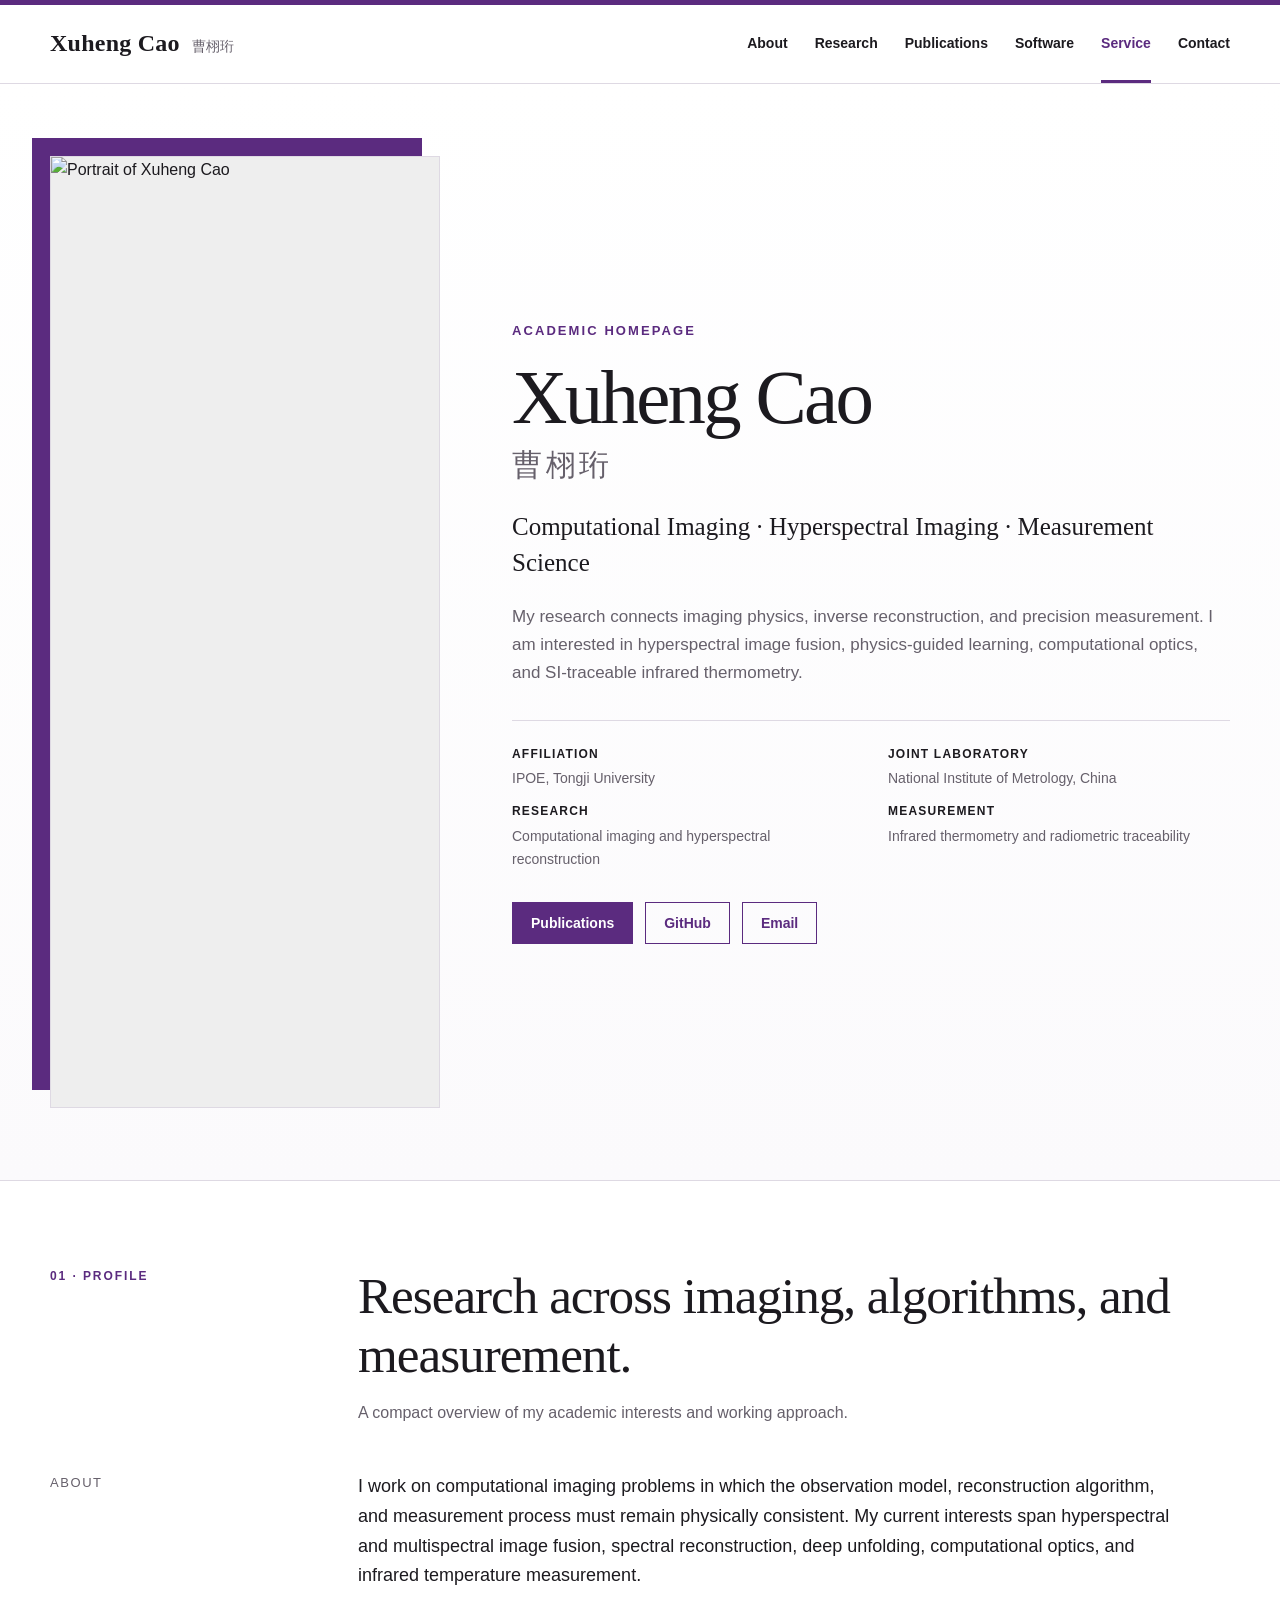
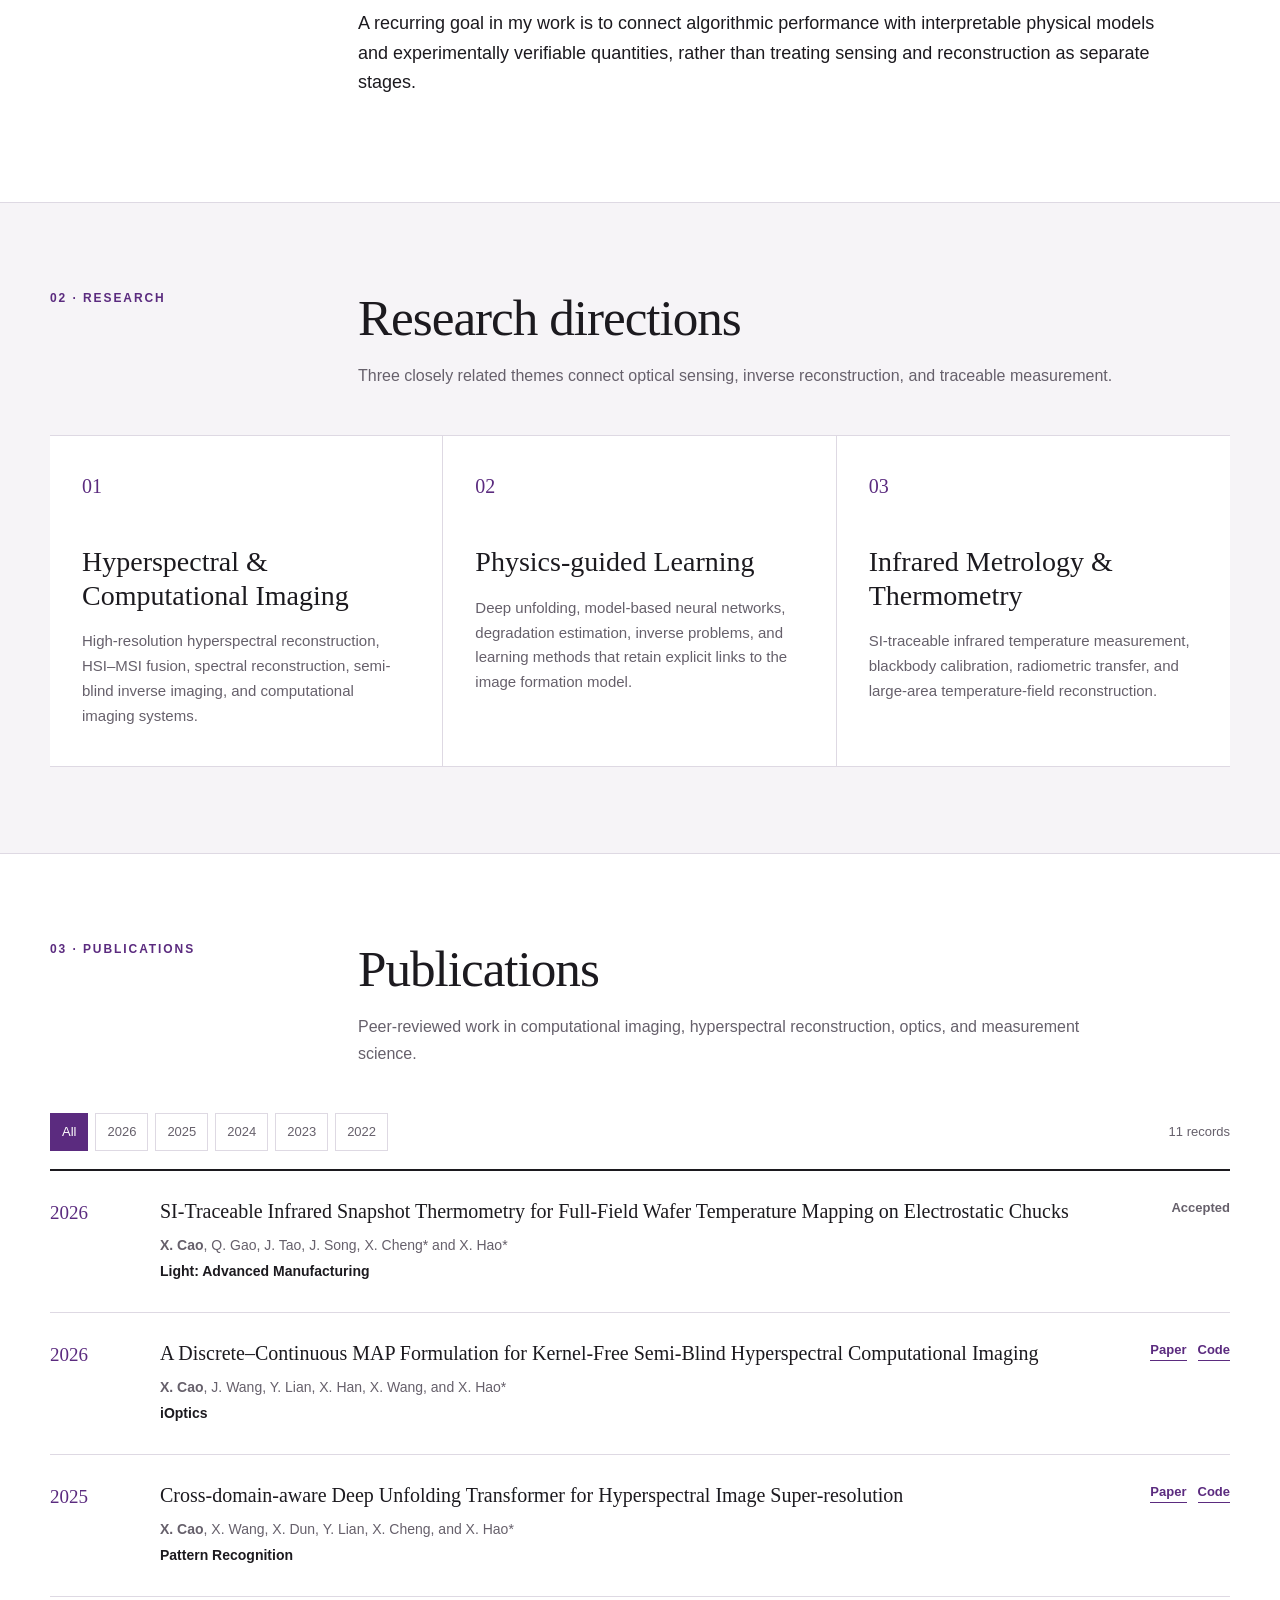
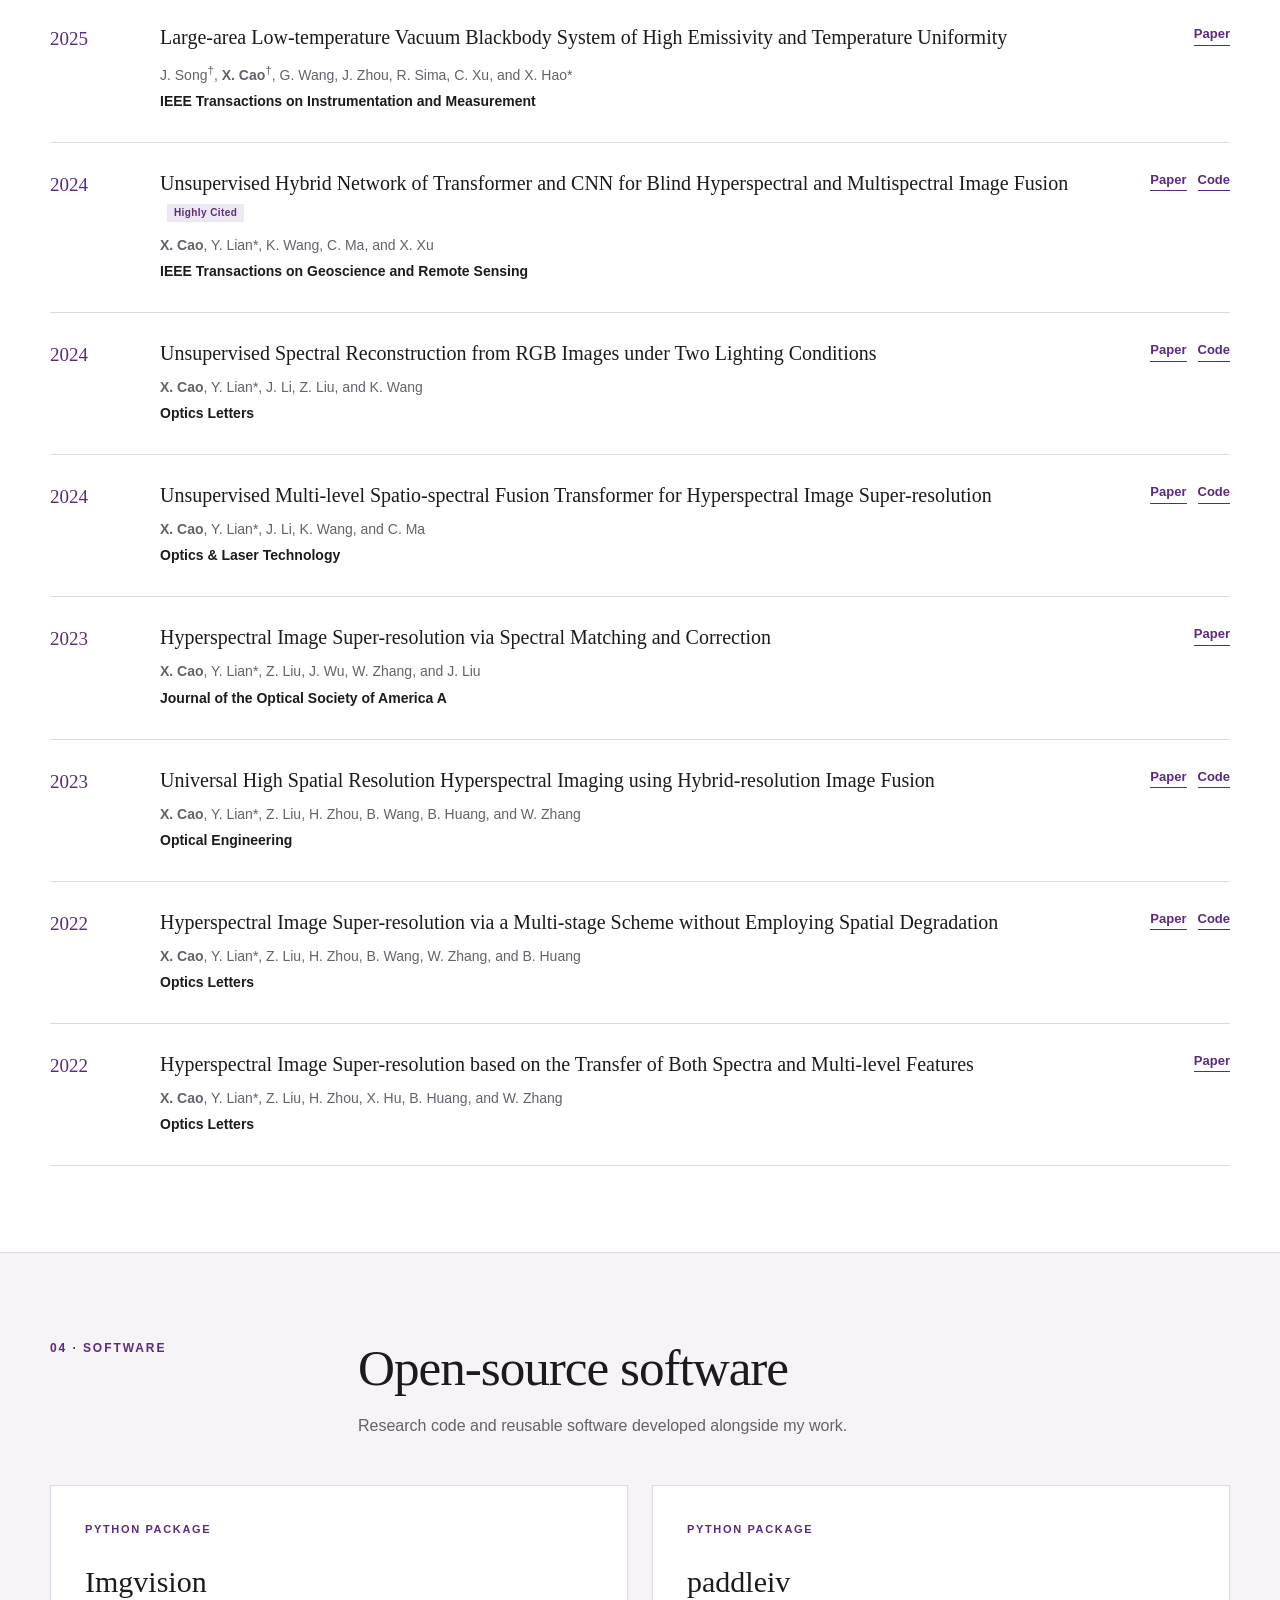
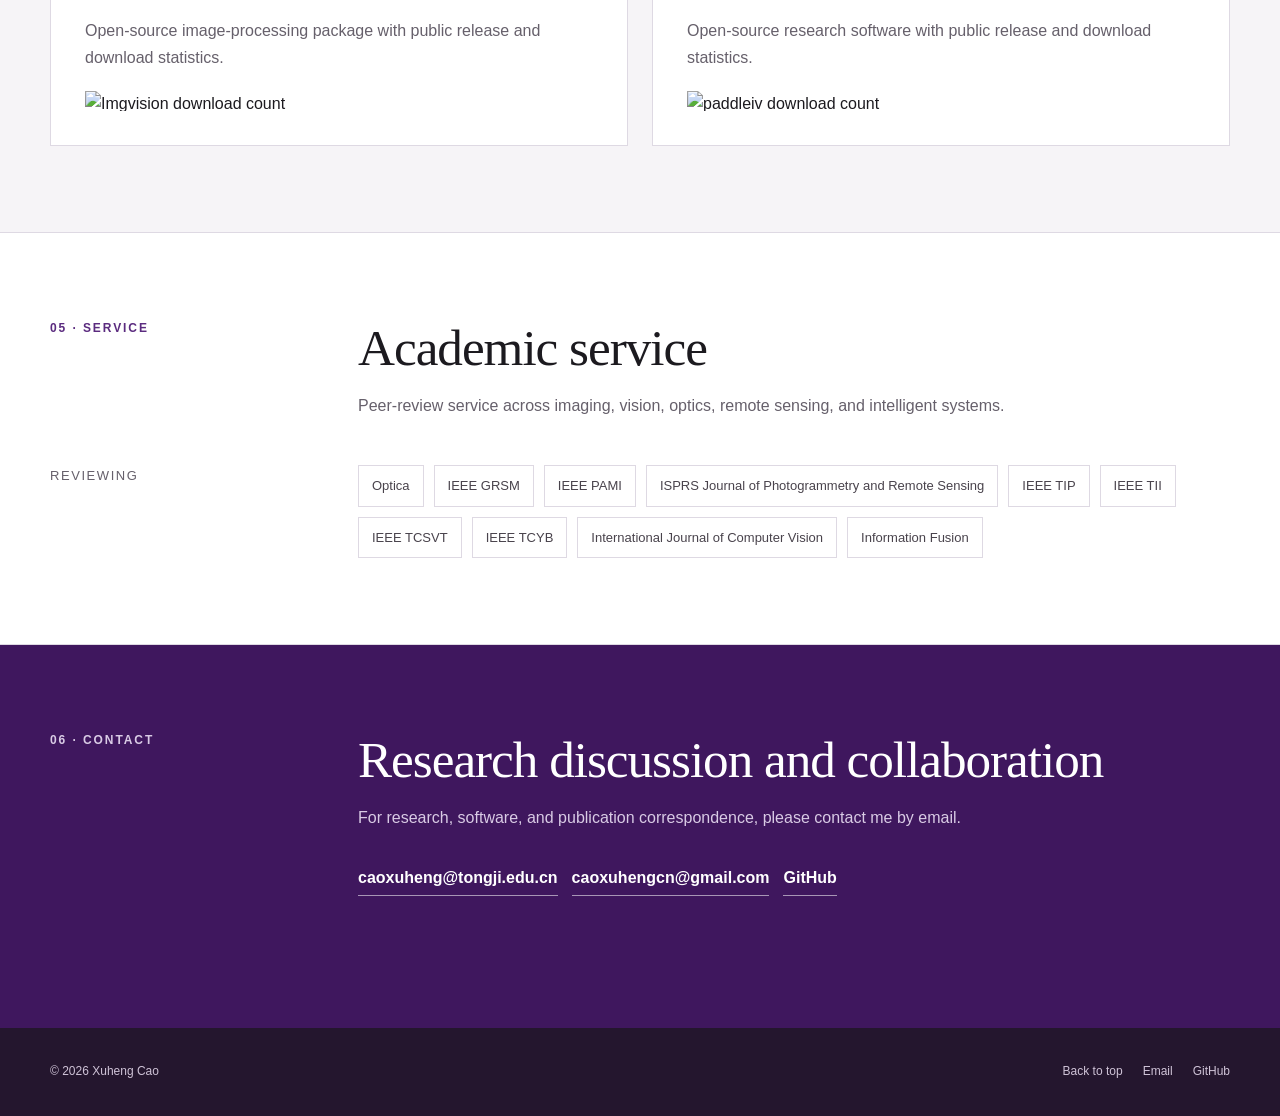
==== commit 6736c8a6: "Redesign homepage with restrained academic layout" ====
--- a/index.html
+++ b/index.html
@@ -4,31 +4,387 @@
   <meta charset="utf-8" />
   <meta name="viewport" content="width=device-width, initial-scale=1" />
   <meta name="description" content="Academic homepage of Xuheng Cao — computational imaging, hyperspectral reconstruction, and traceable thermometry." />
-  <meta name="theme-color" content="#050507" />
-  <title>Xuheng Cao · Computational Imaging</title>
-  <link rel="stylesheet" href="style-1.css" />
-  <link rel="stylesheet" href="style-2.css" />
-  <link rel="stylesheet" href="style-3.css" />
+  <meta name="theme-color" content="#5b2b7f" />
+  <title>Xuheng Cao | Academic Homepage</title>
+  <link rel="stylesheet" href="academic.css" />
 </head>
 <body>
-  <div id="site-root" aria-live="polite"></div>
-  <noscript>This academic homepage requires JavaScript to display its interactive content.</noscript>
-  <script>
-    (async () => {
-      const root = document.getElementById("site-root");
-      try {
-        const files = ["content-1.html", "content-2.html", "content-3.html"];
-        const responses = await Promise.all(files.map(file => fetch(file)));
-        if (responses.some(response => !response.ok)) throw new Error("Content request failed");
-        root.outerHTML = (await Promise.all(responses.map(response => response.text()))).join("");
-        const script = document.createElement("script");
-        script.src = "app.js";
-        document.body.appendChild(script);
-      } catch (error) {
-        root.innerHTML = '<main style="max-width:760px;margin:120px auto;padding:24px;font-family:system-ui;color:#f5f5f7"><h1>Xuheng Cao</h1><p>The page could not load its content. Please refresh the browser.</p></main>';
-        console.error(error);
-      }
-    })();
-  </script>
+  <header class="site-header">
+    <div class="shell header-inner">
+      <a class="identity" href="#top" aria-label="Xuheng Cao homepage">
+        <strong>Xuheng Cao</strong>
+        <span>曹栩珩</span>
+      </a>
+      <button class="menu-button" type="button" aria-expanded="false" aria-controls="primary-nav">Menu</button>
+      <nav class="nav" id="primary-nav" aria-label="Primary navigation">
+        <a href="#about">About</a>
+        <a href="#research">Research</a>
+        <a href="#publications">Publications</a>
+        <a href="#software">Software</a>
+        <a href="#service">Service</a>
+        <a href="#contact">Contact</a>
+      </nav>
+    </div>
+  </header>
+
+  <main id="top">
+    <section class="hero" aria-labelledby="hero-title">
+      <div class="shell hero-grid">
+        <div class="portrait-wrap">
+          <img class="portrait" src="https://github.com/Caoxuheng/imgs/blob/main/SelfPhoto.jpg?raw=true" alt="Portrait of Xuheng Cao" width="688" height="952" />
+        </div>
+        <div class="hero-copy">
+          <p class="eyebrow">Academic Homepage</p>
+          <h1 id="hero-title">Xuheng Cao <span class="cn">曹栩珩</span></h1>
+          <p class="role">Computational Imaging · Hyperspectral Imaging · Measurement Science</p>
+          <p class="intro">
+            My research connects imaging physics, inverse reconstruction, and precision measurement.
+            I am interested in hyperspectral image fusion, physics-guided learning, computational optics,
+            and SI-traceable infrared thermometry.
+          </p>
+
+          <div class="hero-meta">
+            <div class="meta-item">
+              <strong>Affiliation</strong>
+              <a href="https://ipoe.tongji.edu.cn/en/index.htm">IPOE, Tongji University</a>
+            </div>
+            <div class="meta-item">
+              <strong>Joint Laboratory</strong>
+              <a href="https://en.nim.ac.cn/node/217">National Institute of Metrology, China</a>
+            </div>
+            <div class="meta-item">
+              <strong>Research</strong>
+              Computational imaging and hyperspectral reconstruction
+            </div>
+            <div class="meta-item">
+              <strong>Measurement</strong>
+              Infrared thermometry and radiometric traceability
+            </div>
+          </div>
+
+          <div class="hero-links">
+            <a class="text-button primary" href="#publications">Publications</a>
+            <a class="text-button" href="https://github.com/Caoxuheng">GitHub</a>
+            <a class="text-button" href="mailto:caoxuheng@tongji.edu.cn">Email</a>
+          </div>
+        </div>
+      </div>
+    </section>
+
+    <section class="section" id="about">
+      <div class="shell">
+        <div class="section-head">
+          <div class="section-index">01 · Profile</div>
+          <div>
+            <h2 class="section-title">Research across imaging, algorithms, and measurement.</h2>
+            <p class="section-lead">A compact overview of my academic interests and working approach.</p>
+          </div>
+        </div>
+
+        <div class="about-grid">
+          <div class="about-label">About</div>
+          <div class="about-copy">
+            <p>
+              I work on computational imaging problems in which the observation model, reconstruction algorithm,
+              and measurement process must remain physically consistent. My current interests span hyperspectral
+              and multispectral image fusion, spectral reconstruction, deep unfolding, computational optics,
+              and infrared temperature measurement.
+            </p>
+            <p>
+              A recurring goal in my work is to connect algorithmic performance with interpretable physical models
+              and experimentally verifiable quantities, rather than treating sensing and reconstruction as separate stages.
+            </p>
+          </div>
+        </div>
+      </div>
+    </section>
+
+    <section class="section soft" id="research">
+      <div class="shell">
+        <div class="section-head">
+          <div class="section-index">02 · Research</div>
+          <div>
+            <h2 class="section-title">Research directions</h2>
+            <p class="section-lead">Three closely related themes connect optical sensing, inverse reconstruction, and traceable measurement.</p>
+          </div>
+        </div>
+
+        <div class="research-grid">
+          <article class="research-item">
+            <span class="research-number">01</span>
+            <h3>Hyperspectral &amp; Computational Imaging</h3>
+            <p>
+              High-resolution hyperspectral reconstruction, HSI–MSI fusion, spectral reconstruction,
+              semi-blind inverse imaging, and computational imaging systems.
+            </p>
+          </article>
+          <article class="research-item">
+            <span class="research-number">02</span>
+            <h3>Physics-guided Learning</h3>
+            <p>
+              Deep unfolding, model-based neural networks, degradation estimation, inverse problems,
+              and learning methods that retain explicit links to the image formation model.
+            </p>
+          </article>
+          <article class="research-item">
+            <span class="research-number">03</span>
+            <h3>Infrared Metrology &amp; Thermometry</h3>
+            <p>
+              SI-traceable infrared temperature measurement, blackbody calibration,
+              radiometric transfer, and large-area temperature-field reconstruction.
+            </p>
+          </article>
+        </div>
+      </div>
+    </section>
+
+    <section class="section" id="publications">
+      <div class="shell">
+        <div class="section-head">
+          <div class="section-index">03 · Publications</div>
+          <div>
+            <h2 class="section-title">Publications</h2>
+            <p class="section-lead">Peer-reviewed work in computational imaging, hyperspectral reconstruction, optics, and measurement science.</p>
+          </div>
+        </div>
+
+        <div class="publication-tools">
+          <div class="filters" role="group" aria-label="Filter publications by year">
+            <button class="filter-button" type="button" data-filter="all" aria-pressed="true">All</button>
+            <button class="filter-button" type="button" data-filter="2026" aria-pressed="false">2026</button>
+            <button class="filter-button" type="button" data-filter="2025" aria-pressed="false">2025</button>
+            <button class="filter-button" type="button" data-filter="2024" aria-pressed="false">2024</button>
+            <button class="filter-button" type="button" data-filter="2023" aria-pressed="false">2023</button>
+            <button class="filter-button" type="button" data-filter="2022" aria-pressed="false">2022</button>
+          </div>
+          <span class="publication-count" aria-live="polite">11 records</span>
+        </div>
+
+        <div class="publication-list">
+          <article class="publication" data-year="2026">
+            <div class="pub-year">2026</div>
+            <div class="pub-content">
+              <h3>SI-Traceable Infrared Snapshot Thermometry for Full-Field Wafer Temperature Mapping on Electrostatic Chucks</h3>
+              <p class="pub-authors"><strong>X. Cao</strong>, Q. Gao, J. Tao, J. Song, X. Cheng* and X. Hao*</p>
+              <p class="pub-venue">Light: Advanced Manufacturing</p>
+            </div>
+            <div class="pub-actions"><span>Accepted</span></div>
+          </article>
+
+          <article class="publication" data-year="2026">
+            <div class="pub-year">2026</div>
+            <div class="pub-content">
+              <h3>A Discrete–Continuous MAP Formulation for Kernel-Free Semi-Blind Hyperspectral Computational Imaging</h3>
+              <p class="pub-authors"><strong>X. Cao</strong>, J. Wang, Y. Lian, X. Han, X. Wang, and X. Hao*</p>
+              <p class="pub-venue">iOptics</p>
+            </div>
+            <div class="pub-actions">
+              <a href="https://doi.org/10.1016/j.iopt.2026.100036">Paper</a>
+              <a href="https://github.com/Caoxuheng/HIFtool">Code</a>
+            </div>
+          </article>
+
+          <article class="publication" data-year="2025">
+            <div class="pub-year">2025</div>
+            <div class="pub-content">
+              <h3>Cross-domain-aware Deep Unfolding Transformer for Hyperspectral Image Super-resolution</h3>
+              <p class="pub-authors"><strong>X. Cao</strong>, X. Wang, X. Dun, Y. Lian, X. Cheng, and X. Hao*</p>
+              <p class="pub-venue">Pattern Recognition</p>
+            </div>
+            <div class="pub-actions">
+              <a href="https://doi.org/10.1016/j.patcog.2025.112374">Paper</a>
+              <a href="https://github.com/Caoxuheng/CDaFormer">Code</a>
+            </div>
+          </article>
+
+          <article class="publication" data-year="2025">
+            <div class="pub-year">2025</div>
+            <div class="pub-content">
+              <h3>Large-area Low-temperature Vacuum Blackbody System of High Emissivity and Temperature Uniformity</h3>
+              <p class="pub-authors">J. Song<sup>†</sup>, <strong>X. Cao</strong><sup>†</sup>, G. Wang, J. Zhou, R. Sima, C. Xu, and X. Hao*</p>
+              <p class="pub-venue">IEEE Transactions on Instrumentation and Measurement</p>
+            </div>
+            <div class="pub-actions">
+              <a href="https://ieeexplore.ieee.org/abstract/document/10902586">Paper</a>
+            </div>
+          </article>
+
+          <article class="publication" data-year="2024">
+            <div class="pub-year">2024</div>
+            <div class="pub-content">
+              <h3>Unsupervised Hybrid Network of Transformer and CNN for Blind Hyperspectral and Multispectral Image Fusion <span class="badge">Highly Cited</span></h3>
+              <p class="pub-authors"><strong>X. Cao</strong>, Y. Lian*, K. Wang, C. Ma, and X. Xu</p>
+              <p class="pub-venue">IEEE Transactions on Geoscience and Remote Sensing</p>
+            </div>
+            <div class="pub-actions">
+              <a href="https://ieeexplore.ieee.org/document/10415455">Paper</a>
+              <a href="https://github.com/Caoxuheng/FeafusFormer">Code</a>
+            </div>
+          </article>
+
+          <article class="publication" data-year="2024">
+            <div class="pub-year">2024</div>
+            <div class="pub-content">
+              <h3>Unsupervised Spectral Reconstruction from RGB Images under Two Lighting Conditions</h3>
+              <p class="pub-authors"><strong>X. Cao</strong>, Y. Lian*, J. Li, Z. Liu, and K. Wang</p>
+              <p class="pub-venue">Optics Letters</p>
+            </div>
+            <div class="pub-actions">
+              <a href="https://doi.org/10.1364/OL.517007">Paper</a>
+              <a href="https://github.com/Caoxuheng/DSR-Net">Code</a>
+            </div>
+          </article>
+
+          <article class="publication" data-year="2024">
+            <div class="pub-year">2024</div>
+            <div class="pub-content">
+              <h3>Unsupervised Multi-level Spatio-spectral Fusion Transformer for Hyperspectral Image Super-resolution</h3>
+              <p class="pub-authors"><strong>X. Cao</strong>, Y. Lian*, J. Li, K. Wang, and C. Ma</p>
+              <p class="pub-venue">Optics &amp; Laser Technology</p>
+            </div>
+            <div class="pub-actions">
+              <a href="https://doi.org/10.1016/j.optlastec.2024.111032">Paper</a>
+              <a href="https://github.com/Caoxuheng/UMSFT">Code</a>
+            </div>
+          </article>
+
+          <article class="publication" data-year="2023">
+            <div class="pub-year">2023</div>
+            <div class="pub-content">
+              <h3>Hyperspectral Image Super-resolution via Spectral Matching and Correction</h3>
+              <p class="pub-authors"><strong>X. Cao</strong>, Y. Lian*, Z. Liu, J. Wu, W. Zhang, and J. Liu</p>
+              <p class="pub-venue">Journal of the Optical Society of America A</p>
+            </div>
+            <div class="pub-actions">
+              <a href="https://doi.org/10.1364/JOSAA.491595">Paper</a>
+            </div>
+          </article>
+
+          <article class="publication" data-year="2023">
+            <div class="pub-year">2023</div>
+            <div class="pub-content">
+              <h3>Universal High Spatial Resolution Hyperspectral Imaging using Hybrid-resolution Image Fusion</h3>
+              <p class="pub-authors"><strong>X. Cao</strong>, Y. Lian*, Z. Liu, H. Zhou, B. Wang, B. Huang, and W. Zhang</p>
+              <p class="pub-venue">Optical Engineering</p>
+            </div>
+            <div class="pub-actions">
+              <a href="https://doi.org/10.1117/1.OE.62.3.033107">Paper</a>
+              <a href="https://github.com/Caoxuheng/UHIF">Code</a>
+            </div>
+          </article>
+
+          <article class="publication" data-year="2022">
+            <div class="pub-year">2022</div>
+            <div class="pub-content">
+              <h3>Hyperspectral Image Super-resolution via a Multi-stage Scheme without Employing Spatial Degradation</h3>
+              <p class="pub-authors"><strong>X. Cao</strong>, Y. Lian*, Z. Liu, H. Zhou, B. Wang, W. Zhang, and B. Huang</p>
+              <p class="pub-venue">Optics Letters</p>
+            </div>
+            <div class="pub-actions">
+              <a href="https://doi.org/10.1364/OL.473020">Paper</a>
+              <a href="https://github.com/Caoxuheng/HyMS">Code</a>
+            </div>
+          </article>
+
+          <article class="publication" data-year="2022">
+            <div class="pub-year">2022</div>
+            <div class="pub-content">
+              <h3>Hyperspectral Image Super-resolution based on the Transfer of Both Spectra and Multi-level Features</h3>
+              <p class="pub-authors"><strong>X. Cao</strong>, Y. Lian*, Z. Liu, H. Zhou, X. Hu, B. Huang, and W. Zhang</p>
+              <p class="pub-venue">Optics Letters</p>
+            </div>
+            <div class="pub-actions">
+              <a href="https://doi.org/10.1364/OL.463160">Paper</a>
+            </div>
+          </article>
+        </div>
+      </div>
+    </section>
+
+    <section class="section soft" id="software">
+      <div class="shell">
+        <div class="section-head">
+          <div class="section-index">04 · Software</div>
+          <div>
+            <h2 class="section-title">Open-source software</h2>
+            <p class="section-lead">Research code and reusable software developed alongside my work.</p>
+          </div>
+        </div>
+
+        <div class="software-grid">
+          <a class="software-card" href="https://pepy.tech/project/imgvision">
+            <p class="small">Python package</p>
+            <h3>Imgvision</h3>
+            <p>Open-source image-processing package with public release and download statistics.</p>
+            <img src="https://static.pepy.tech/badge/imgvision" alt="Imgvision download count" loading="lazy" />
+          </a>
+          <a class="software-card" href="https://pepy.tech/project/paddleiv">
+            <p class="small">Python package</p>
+            <h3>paddleiv</h3>
+            <p>Open-source research software with public release and download statistics.</p>
+            <img src="https://static.pepy.tech/badge/paddleiv" alt="paddleiv download count" loading="lazy" />
+          </a>
+        </div>
+      </div>
+    </section>
+
+    <section class="section" id="service">
+      <div class="shell">
+        <div class="section-head">
+          <div class="section-index">05 · Service</div>
+          <div>
+            <h2 class="section-title">Academic service</h2>
+            <p class="section-lead">Peer-review service across imaging, vision, optics, remote sensing, and intelligent systems.</p>
+          </div>
+        </div>
+
+        <div class="service">
+          <div class="about-label">Reviewing</div>
+          <div class="venue-list" aria-label="Peer review venues">
+            <span>Optica</span>
+            <span>IEEE GRSM</span>
+            <span>IEEE PAMI</span>
+            <span>ISPRS Journal of Photogrammetry and Remote Sensing</span>
+            <span>IEEE TIP</span>
+            <span>IEEE TII</span>
+            <span>IEEE TCSVT</span>
+            <span>IEEE TCYB</span>
+            <span>International Journal of Computer Vision</span>
+            <span>Information Fusion</span>
+          </div>
+        </div>
+      </div>
+    </section>
+
+    <section class="section contact" id="contact">
+      <div class="shell">
+        <div class="section-head">
+          <div class="section-index">06 · Contact</div>
+          <div>
+            <h2 class="section-title">Research discussion and collaboration</h2>
+            <p class="section-lead">For research, software, and publication correspondence, please contact me by email.</p>
+            <div class="contact-links">
+              <a href="mailto:caoxuheng@tongji.edu.cn">caoxuheng@tongji.edu.cn</a>
+              <a href="mailto:caoxuhengcn@gmail.com">caoxuhengcn@gmail.com</a>
+              <a href="https://github.com/Caoxuheng">GitHub</a>
+            </div>
+          </div>
+        </div>
+      </div>
+    </section>
+  </main>
+
+  <footer class="footer">
+    <div class="shell footer-inner">
+      <span>© <span id="year">2026</span> Xuheng Cao</span>
+      <div class="footer-links">
+        <a href="#top">Back to top</a>
+        <a href="mailto:caoxuheng@tongji.edu.cn">Email</a>
+        <a href="https://github.com/Caoxuheng">GitHub</a>
+      </div>
+    </div>
+  </footer>
+
+  <script src="academic.js"></script>
 </body>
-</html>
+</html>
--- a/academic.css
+++ b/academic.css
@@ -0,0 +1,491 @@
+:root{
+  --ink:#1c1a1f;
+  --muted:#66606b;
+  --line:#ded9e3;
+  --soft:#f6f4f7;
+  --paper:#ffffff;
+  --purple:#5b2b7f;
+  --purple-dark:#3f175e;
+  --purple-soft:#eee8f3;
+  --max:1180px;
+}
+*{box-sizing:border-box}
+html{scroll-behavior:smooth}
+body{
+  margin:0;
+  color:var(--ink);
+  background:var(--paper);
+  font-family:Inter,-apple-system,BlinkMacSystemFont,"Segoe UI",Arial,sans-serif;
+  line-height:1.65;
+  -webkit-font-smoothing:antialiased;
+}
+a{color:inherit;text-decoration:none}
+a:hover{color:var(--purple)}
+img{max-width:100%;display:block}
+button{font:inherit}
+.shell{width:min(var(--max),calc(100% - 48px));margin:0 auto}
+.site-header{
+  position:sticky;
+  top:0;
+  z-index:20;
+  background:rgba(255,255,255,.97);
+  border-top:5px solid var(--purple);
+  border-bottom:1px solid var(--line);
+}
+.header-inner{
+  min-height:78px;
+  display:flex;
+  align-items:center;
+  justify-content:space-between;
+  gap:28px;
+}
+.identity{
+  display:flex;
+  align-items:baseline;
+  gap:12px;
+  white-space:nowrap;
+}
+.identity strong{
+  font-family:Georgia,"Times New Roman",serif;
+  font-size:24px;
+  font-weight:600;
+  letter-spacing:.01em;
+}
+.identity span{
+  color:var(--muted);
+  font-size:14px;
+}
+.nav{
+  display:flex;
+  align-items:center;
+  gap:27px;
+  font-size:14px;
+  font-weight:600;
+}
+.nav a{
+  padding:27px 0 24px;
+  border-bottom:3px solid transparent;
+}
+.nav a:hover,.nav a[aria-current="page"]{
+  color:var(--purple);
+  border-bottom-color:var(--purple);
+}
+.menu-button{
+  display:none;
+  background:transparent;
+  border:0;
+  padding:10px 0;
+  color:var(--ink);
+  cursor:pointer;
+}
+.hero{
+  border-bottom:1px solid var(--line);
+  background:linear-gradient(180deg,#fff 0%,#fbfafc 100%);
+}
+.hero-grid{
+  min-height:610px;
+  display:grid;
+  grid-template-columns:minmax(290px,390px) minmax(0,1fr);
+  align-items:center;
+  gap:72px;
+  padding:72px 0;
+}
+.portrait-wrap{
+  position:relative;
+}
+.portrait-wrap:before{
+  content:"";
+  position:absolute;
+  inset:-18px 18px 18px -18px;
+  background:var(--purple);
+  z-index:0;
+}
+.portrait{
+  position:relative;
+  z-index:1;
+  width:100%;
+  aspect-ratio:4/5;
+  object-fit:cover;
+  object-position:center top;
+  border:1px solid var(--line);
+  background:#eee;
+}
+.eyebrow{
+  margin:0 0 18px;
+  color:var(--purple);
+  font-size:13px;
+  font-weight:700;
+  letter-spacing:.16em;
+  text-transform:uppercase;
+}
+.hero h1{
+  margin:0;
+  font-family:Georgia,"Times New Roman",serif;
+  font-size:clamp(52px,6vw,82px);
+  line-height:1.02;
+  font-weight:500;
+  letter-spacing:-.035em;
+}
+.hero h1 .cn{
+  display:block;
+  margin-top:13px;
+  font-family:"Songti SC","STSong","Noto Serif CJK SC",serif;
+  font-size:.39em;
+  letter-spacing:.12em;
+  color:var(--muted);
+}
+.role{
+  margin:28px 0 0;
+  font-family:Georgia,"Times New Roman",serif;
+  font-size:25px;
+  line-height:1.45;
+}
+.intro{
+  max-width:720px;
+  margin:22px 0 0;
+  color:var(--muted);
+  font-size:17px;
+}
+.hero-meta{
+  display:grid;
+  grid-template-columns:1fr 1fr;
+  gap:12px 34px;
+  margin:32px 0 0;
+  padding-top:24px;
+  border-top:1px solid var(--line);
+}
+.meta-item{
+  font-size:14px;
+  color:var(--muted);
+}
+.meta-item strong{
+  display:block;
+  margin-bottom:3px;
+  color:var(--ink);
+  font-size:12px;
+  text-transform:uppercase;
+  letter-spacing:.1em;
+}
+.hero-links{
+  display:flex;
+  flex-wrap:wrap;
+  gap:12px;
+  margin-top:31px;
+}
+.text-button{
+  display:inline-flex;
+  align-items:center;
+  justify-content:center;
+  min-height:42px;
+  padding:0 18px;
+  border:1px solid var(--purple);
+  color:var(--purple);
+  font-size:14px;
+  font-weight:700;
+}
+.text-button.primary{
+  background:var(--purple);
+  color:#fff;
+}
+.text-button:hover{
+  background:var(--purple-dark);
+  border-color:var(--purple-dark);
+  color:#fff;
+}
+.section{
+  padding:86px 0;
+  border-bottom:1px solid var(--line);
+}
+.section.soft{background:var(--soft)}
+.section-head{
+  display:grid;
+  grid-template-columns:260px 1fr;
+  gap:48px;
+  align-items:start;
+  margin-bottom:46px;
+}
+.section-index{
+  color:var(--purple);
+  font-size:12px;
+  font-weight:800;
+  letter-spacing:.16em;
+  text-transform:uppercase;
+}
+.section-title{
+  margin:0;
+  font-family:Georgia,"Times New Roman",serif;
+  font-weight:500;
+  font-size:clamp(34px,4vw,52px);
+  letter-spacing:-.02em;
+  line-height:1.15;
+}
+.section-lead{
+  max-width:760px;
+  margin:15px 0 0;
+  color:var(--muted);
+  font-size:16px;
+}
+.about-grid{
+  display:grid;
+  grid-template-columns:260px 1fr;
+  gap:48px;
+}
+.about-label{
+  font-size:13px;
+  text-transform:uppercase;
+  letter-spacing:.12em;
+  color:var(--muted);
+}
+.about-copy{
+  max-width:820px;
+  font-size:18px;
+}
+.about-copy p{margin:0 0 18px}
+.research-grid{
+  display:grid;
+  grid-template-columns:repeat(3,1fr);
+  gap:0;
+  border-top:1px solid var(--line);
+  border-bottom:1px solid var(--line);
+}
+.research-item{
+  min-height:315px;
+  padding:34px 32px 38px;
+  border-right:1px solid var(--line);
+  background:#fff;
+}
+.research-item:last-child{border-right:0}
+.research-number{
+  display:block;
+  margin-bottom:42px;
+  color:var(--purple);
+  font-family:Georgia,"Times New Roman",serif;
+  font-size:20px;
+}
+.research-item h3{
+  margin:0 0 17px;
+  font-family:Georgia,"Times New Roman",serif;
+  font-size:28px;
+  line-height:1.2;
+  font-weight:500;
+}
+.research-item p{
+  margin:0;
+  color:var(--muted);
+  font-size:15px;
+}
+.publication-tools{
+  display:flex;
+  align-items:center;
+  justify-content:space-between;
+  gap:18px;
+  padding:0 0 18px;
+  border-bottom:2px solid var(--ink);
+}
+.filters{
+  display:flex;
+  flex-wrap:wrap;
+  gap:7px;
+}
+.filter-button{
+  border:1px solid var(--line);
+  background:#fff;
+  padding:7px 11px;
+  color:var(--muted);
+  cursor:pointer;
+  font-size:13px;
+}
+.filter-button[aria-pressed="true"]{
+  background:var(--purple);
+  border-color:var(--purple);
+  color:#fff;
+}
+.publication-count{
+  color:var(--muted);
+  font-size:13px;
+  white-space:nowrap;
+}
+.publication{
+  display:grid;
+  grid-template-columns:82px minmax(0,1fr) 130px;
+  gap:28px;
+  padding:26px 0;
+  border-bottom:1px solid var(--line);
+}
+.publication[hidden]{display:none}
+.pub-year{
+  color:var(--purple);
+  font-family:Georgia,"Times New Roman",serif;
+  font-size:19px;
+}
+.pub-content h3{
+  margin:0 0 9px;
+  font-family:Georgia,"Times New Roman",serif;
+  font-size:20px;
+  line-height:1.4;
+  font-weight:500;
+}
+.pub-authors,.pub-venue{
+  margin:3px 0;
+  color:var(--muted);
+  font-size:14px;
+}
+.pub-venue{
+  color:var(--ink);
+  font-weight:600;
+}
+.badge{
+  display:inline-block;
+  margin-left:7px;
+  padding:2px 7px;
+  background:var(--purple-soft);
+  color:var(--purple);
+  font-family:Inter,-apple-system,BlinkMacSystemFont,"Segoe UI",Arial,sans-serif;
+  font-size:10px;
+  font-weight:800;
+  letter-spacing:.04em;
+  vertical-align:2px;
+}
+.pub-actions{
+  display:flex;
+  justify-content:flex-end;
+  align-items:flex-start;
+  gap:11px;
+  font-size:13px;
+  font-weight:700;
+}
+.pub-actions a{
+  color:var(--purple);
+  border-bottom:1px solid currentColor;
+}
+.pub-actions span{color:var(--muted)}
+.software-grid{
+  display:grid;
+  grid-template-columns:1fr 1fr;
+  gap:24px;
+}
+.software-card{
+  padding:34px;
+  border:1px solid var(--line);
+  background:#fff;
+}
+.software-card .small{
+  margin:0 0 18px;
+  color:var(--purple);
+  font-size:11px;
+  font-weight:800;
+  letter-spacing:.15em;
+  text-transform:uppercase;
+}
+.software-card h3{
+  margin:0 0 12px;
+  font-family:Georgia,"Times New Roman",serif;
+  font-size:30px;
+  font-weight:500;
+}
+.software-card p{
+  color:var(--muted);
+  margin:0 0 20px;
+}
+.software-card img{
+  height:20px;
+  width:auto;
+}
+.service{
+  display:grid;
+  grid-template-columns:260px 1fr;
+  gap:48px;
+}
+.venue-list{
+  display:flex;
+  flex-wrap:wrap;
+  gap:10px;
+}
+.venue-list span{
+  padding:9px 13px;
+  border:1px solid var(--line);
+  background:#fff;
+  color:#49434c;
+  font-size:13px;
+}
+.contact{
+  background:var(--purple-dark);
+  color:#fff;
+  border-bottom:0;
+}
+.contact .section-index,.contact .section-lead{color:#d9cbe5}
+.contact .section-title{max-width:780px}
+.contact-links{
+  display:flex;
+  flex-wrap:wrap;
+  gap:14px;
+  margin-top:34px;
+}
+.contact-links a{
+  padding-bottom:3px;
+  border-bottom:1px solid rgba(255,255,255,.55);
+  font-weight:700;
+}
+.contact-links a:hover{color:#fff;border-bottom-color:#fff}
+.footer{
+  background:#24162e;
+  color:#cfc3d7;
+}
+.footer-inner{
+  min-height:88px;
+  display:flex;
+  align-items:center;
+  justify-content:space-between;
+  gap:20px;
+  font-size:12px;
+}
+.footer-links{display:flex;gap:20px}
+.footer a:hover{color:#fff}
+@media(max-width:900px){
+  .shell{width:min(var(--max),calc(100% - 34px))}
+  .menu-button{display:block}
+  .nav{
+    position:absolute;
+    left:0;
+    right:0;
+    top:78px;
+    display:none;
+    flex-direction:column;
+    align-items:stretch;
+    gap:0;
+    padding:8px 17px 18px;
+    background:#fff;
+    border-bottom:1px solid var(--line);
+  }
+  .nav.open{display:flex}
+  .nav a{padding:13px 0;border-bottom:1px solid var(--line)}
+  .hero-grid{grid-template-columns:260px 1fr;gap:42px;min-height:auto}
+  .section-head,.about-grid,.service{grid-template-columns:180px 1fr;gap:30px}
+  .research-grid{grid-template-columns:1fr}
+  .research-item{border-right:0;border-bottom:1px solid var(--line);min-height:0}
+  .research-item:last-child{border-bottom:0}
+}
+@media(max-width:680px){
+  .shell{width:min(var(--max),calc(100% - 28px))}
+  .header-inner{min-height:68px}
+  .identity strong{font-size:21px}
+  .identity span{display:none}
+  .nav{top:68px}
+  .hero-grid{
+    grid-template-columns:1fr;
+    gap:42px;
+    padding:46px 0 54px;
+  }
+  .portrait-wrap{max-width:280px;margin-left:18px}
+  .hero-meta{grid-template-columns:1fr}
+  .section{padding:64px 0}
+  .section-head,.about-grid,.service{grid-template-columns:1fr;gap:14px}
+  .section-head{margin-bottom:34px}
+  .research-item{padding:28px 22px 32px}
+  .research-number{margin-bottom:24px}
+  .publication-tools{align-items:flex-start;flex-direction:column}
+  .publication{grid-template-columns:58px 1fr;gap:18px}
+  .pub-actions{grid-column:2;justify-content:flex-start}
+  .software-grid{grid-template-columns:1fr}
+  .footer-inner{align-items:flex-start;flex-direction:column;padding:25px 0}
+}
